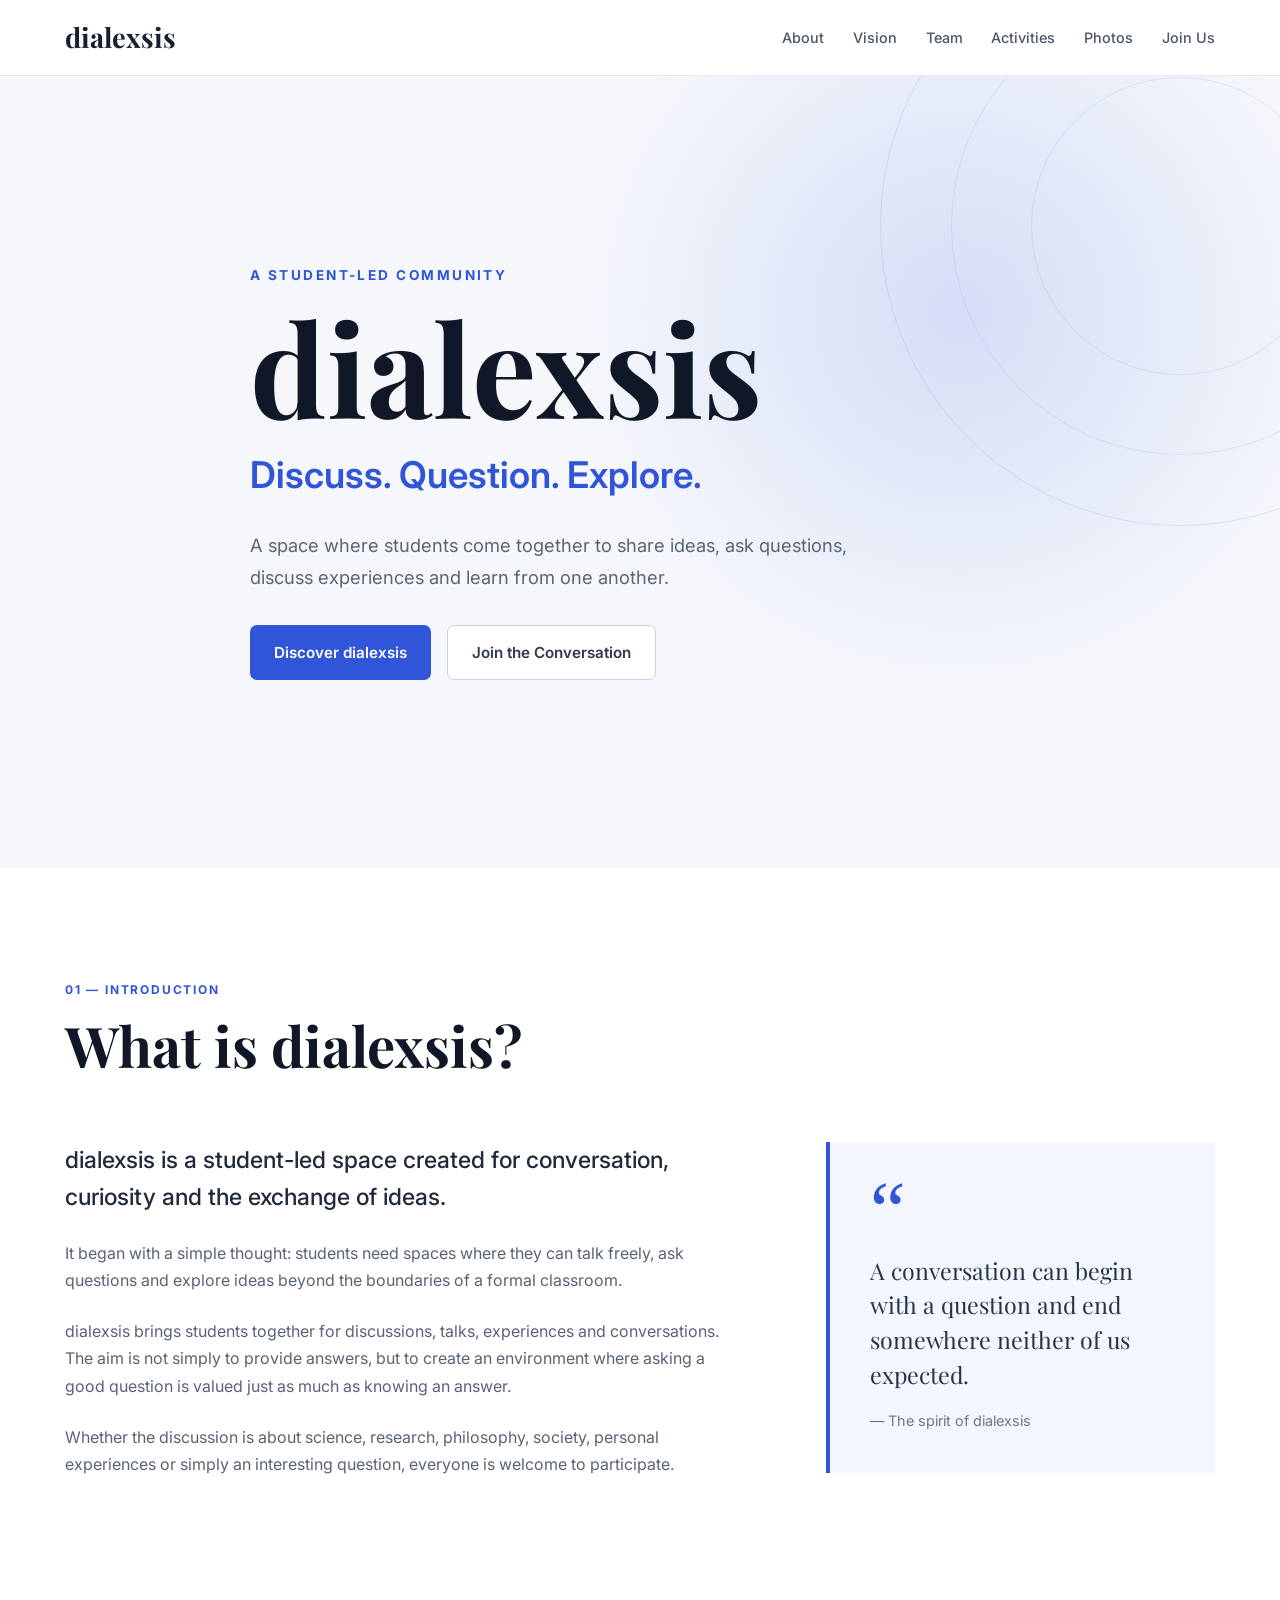
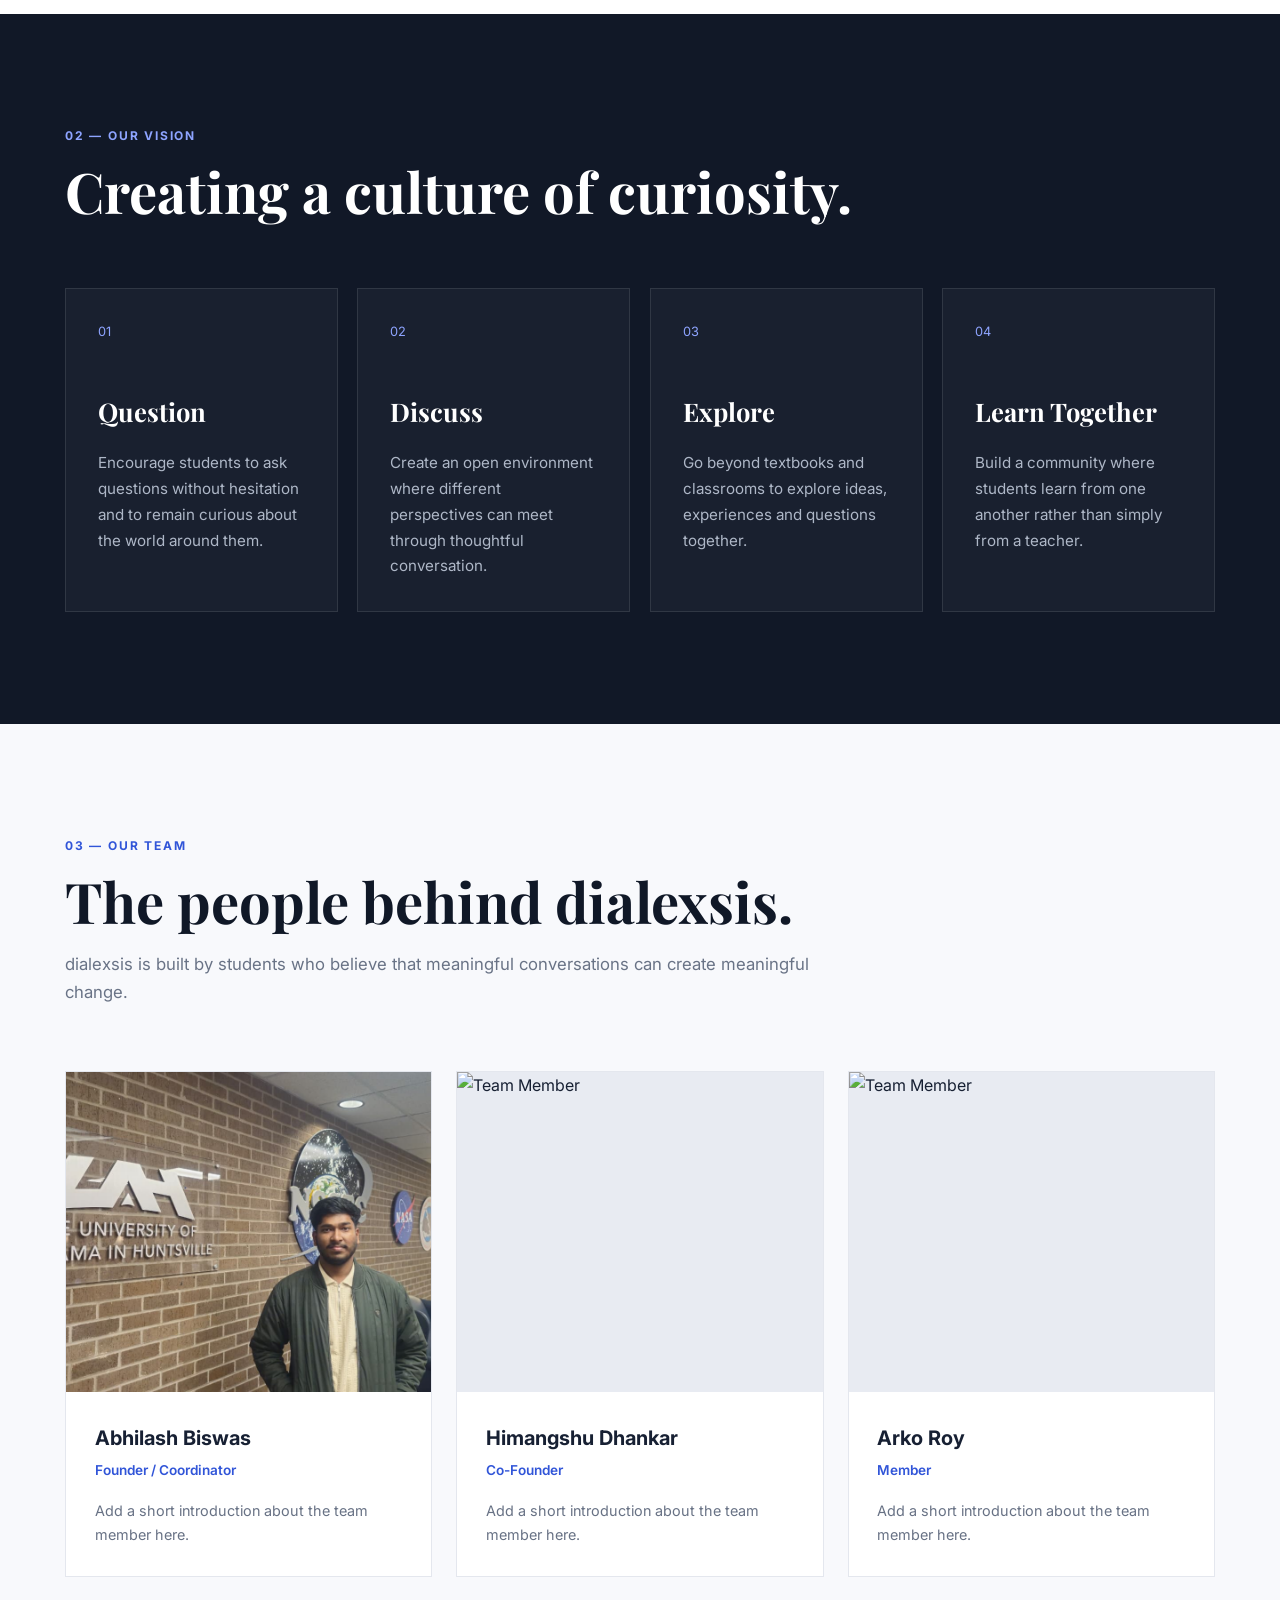
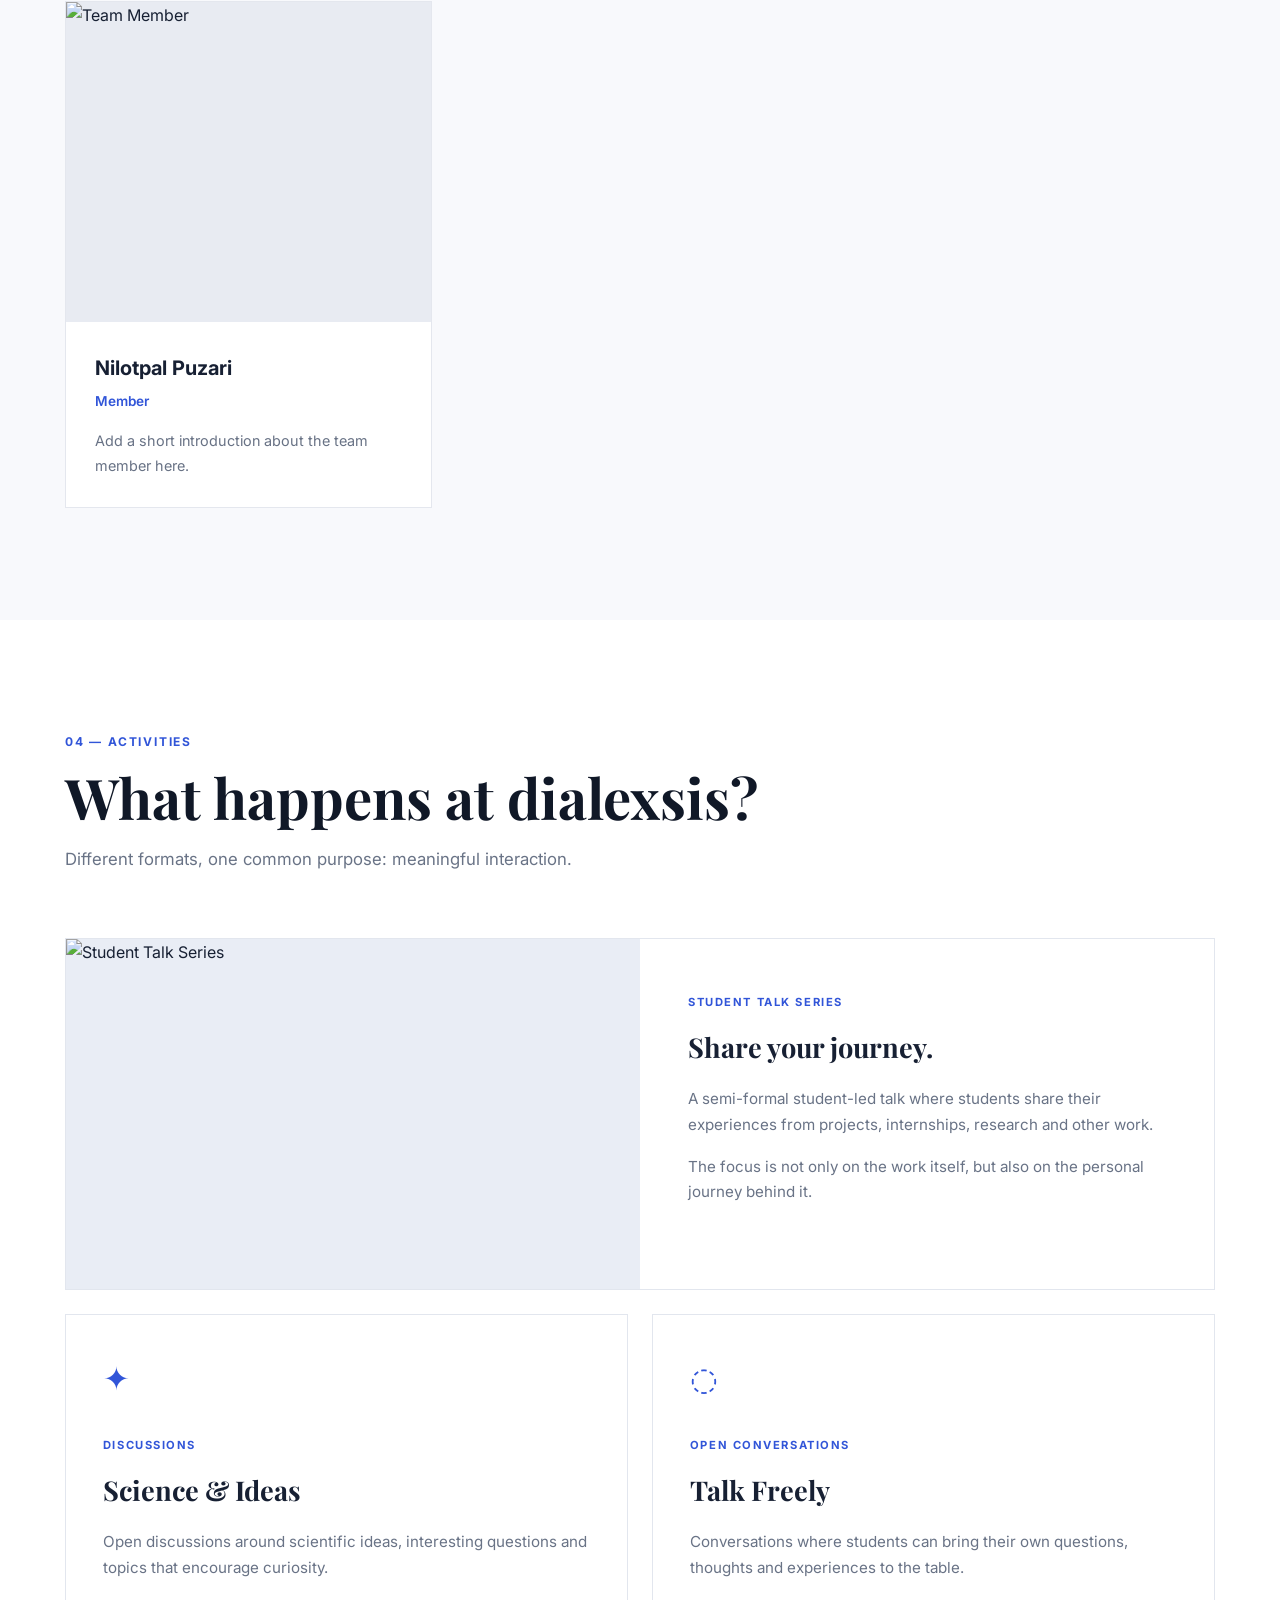
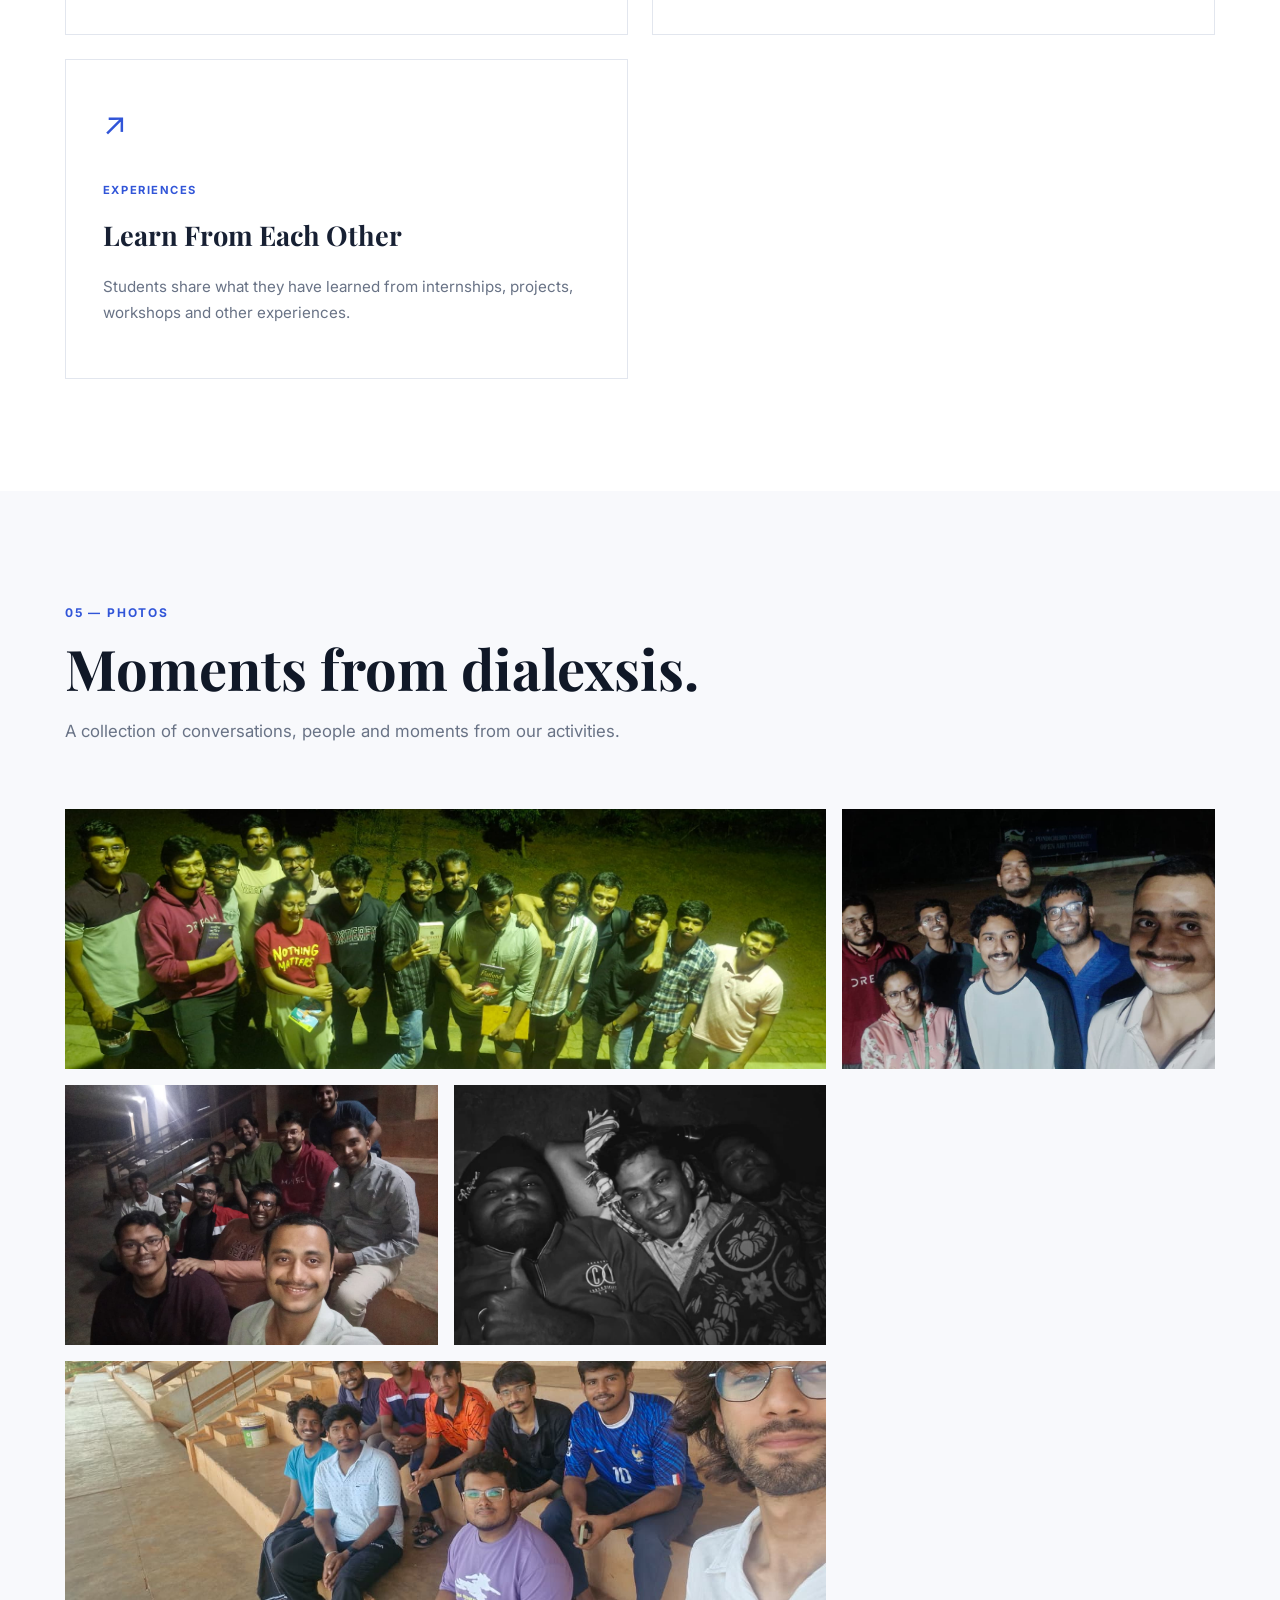
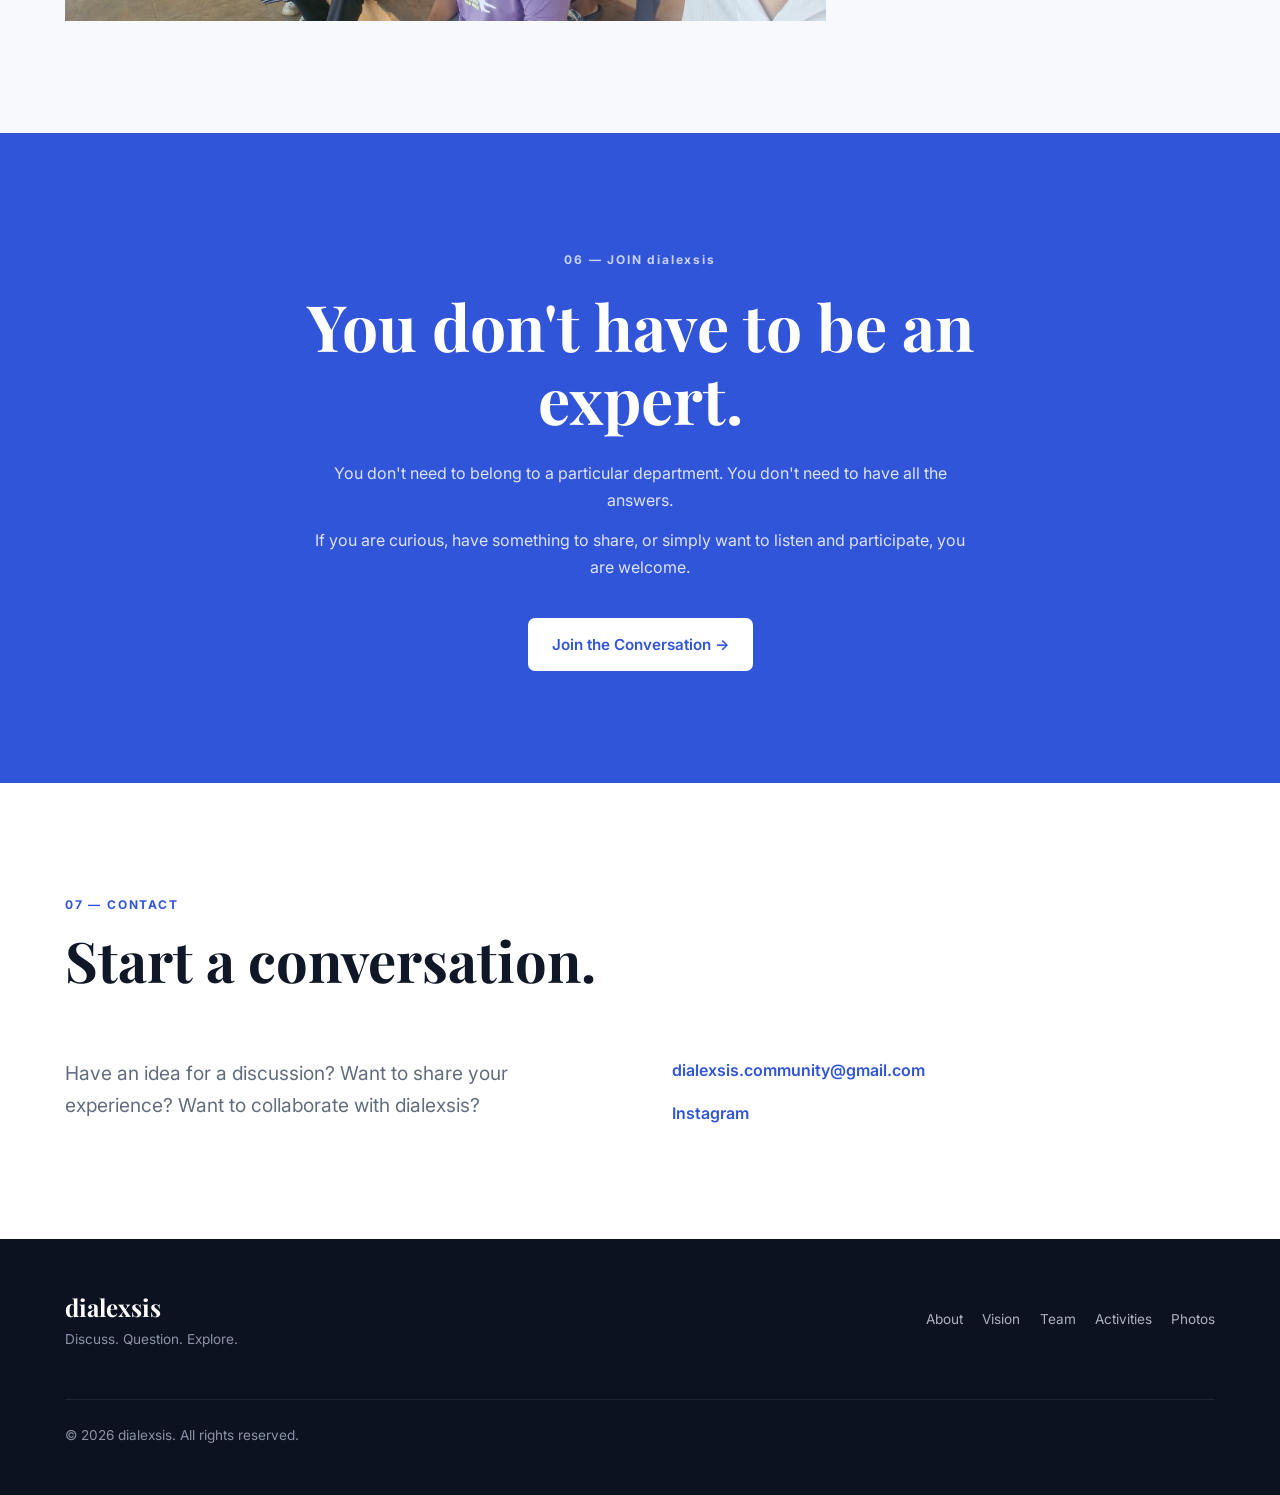
==== index.html @ b692c05a "Update index.html" ====
<!DOCTYPE html>
<html lang="en">

<head>

    <meta charset="UTF-8">

    <meta
        name="viewport"
        content="width=device-width, initial-scale=1.0"
    >

    <meta
        name="description"
        content="dialexsis - A student-led space for discussion, curiosity and exchange of ideas."
    >

    <title>dialexsis | Discuss. Question. Explore.</title>


    <!-- Google Fonts -->

    <link rel="preconnect" href="https://fonts.googleapis.com">

    <link
        rel="preconnect"
        href="https://fonts.gstatic.com"
        crossorigin
    >

    <link
        href="https://fonts.googleapis.com/css2?family=Inter:wght@400;500;600;700;800&family=Playfair+Display:wght@600;700&display=swap"
        rel="stylesheet"
    >


    <!-- CSS -->

    <link
        rel="stylesheet"
        href="style.css"
    >

</head>


<body>


    <!-- =====================================================
         NAVIGATION
    ====================================================== -->

    <nav class="navbar">

        <div class="container nav-container">

            <a
                href="#home"
                class="logo"
            >
                dialexsis
            </a>


            <ul class="nav-links">

                <li>
                    <a href="#about">
                        About
                    </a>
                </li>

                <li>
                    <a href="#vision">
                        Vision
                    </a>
                </li>

                <li>
                    <a href="#team">
                        Team
                    </a>
                </li>

                <li>
                    <a href="#activities">
                        Activities
                    </a>
                </li>

                <li>
                    <a href="#gallery">
                        Photos
                    </a>
                </li>

                <li>
                    <a href="#join">
                        Join Us
                    </a>
                </li>

            </ul>

        </div>

    </nav>



    <!-- =====================================================
         HERO
    ====================================================== -->

    <header
        id="home"
        class="hero"
    >

        <div class="hero-background"></div>

        <div class="container hero-content">

            <p class="hero-small">
                A STUDENT-LED COMMUNITY
            </p>


            <h1>
                dialexsis
            </h1>


            <p class="hero-tagline">
                Discuss. Question. Explore.
            </p>


            <p class="hero-description">
                A space where students come together to share ideas,
                ask questions, discuss experiences and learn from
                one another.
            </p>


            <div class="hero-buttons">

                <a
                    href="#about"
                    class="button button-primary"
                >
                    Discover dialexsis
                </a>

                <a
                    href="#join"
                    class="button button-secondary"
                >
                    Join the Conversation
                </a>

            </div>

        </div>

    </header>



    <!-- =====================================================
         INTRODUCTION
    ====================================================== -->

    <section
        id="about"
        class="section about"
    >

        <div class="container">

            <div class="section-heading">

                <span>
                    01 — INTRODUCTION
                </span>

                <h2>
                    What is dialexsis?
                </h2>

            </div>


            <div class="about-grid">

                <div class="about-main">

                    <p class="large-text">
                        dialexsis is a student-led space created for
                        conversation, curiosity and the exchange of ideas.
                    </p>


                    <p>
                        It began with a simple thought: students need spaces
                        where they can talk freely, ask questions and explore
                        ideas beyond the boundaries of a formal classroom.
                    </p>


                    <p>
                        dialexsis brings students together for discussions,
                        talks, experiences and conversations. The aim is not
                        simply to provide answers, but to create an environment
                        where asking a good question is valued just as much
                        as knowing an answer.
                    </p>


                    <p>
                        Whether the discussion is about science, research,
                        philosophy, society, personal experiences or simply
                        an interesting question, everyone is welcome to
                        participate.
                    </p>

                </div>


                <div class="about-quote">

                    <div class="quote-mark">
                        “
                    </div>

                    <blockquote>
                        A conversation can begin with
                        a question and end somewhere
                        neither of us expected.
                    </blockquote>

                    <p>
                        — The spirit of dialexsis
                    </p>

                </div>

            </div>

        </div>

    </section>



    <!-- =====================================================
         VISION
    ====================================================== -->

    <section
        id="vision"
        class="section vision"
    >

        <div class="container">

            <div class="section-heading light">

                <span>
                    02 — OUR VISION
                </span>

                <h2>
                    Creating a culture of curiosity.
                </h2>

            </div>


            <div class="vision-grid">


                <div class="vision-card">

                    <div class="vision-number">
                        01
                    </div>

                    <h3>
                        Question
                    </h3>

                    <p>
                        Encourage students to ask questions without
                        hesitation and to remain curious about the
                        world around them.
                    </p>

                </div>


                <div class="vision-card">

                    <div class="vision-number">
                        02
                    </div>

                    <h3>
                        Discuss
                    </h3>

                    <p>
                        Create an open environment where different
                        perspectives can meet through thoughtful
                        conversation.
                    </p>

                </div>


                <div class="vision-card">

                    <div class="vision-number">
                        03
                    </div>

                    <h3>
                        Explore
                    </h3>

                    <p>
                        Go beyond textbooks and classrooms to explore
                        ideas, experiences and questions together.
                    </p>

                </div>


                <div class="vision-card">

                    <div class="vision-number">
                        04
                    </div>

                    <h3>
                        Learn Together
                    </h3>

                    <p>
                        Build a community where students learn from
                        one another rather than simply from a teacher.
                    </p>

                </div>


            </div>

        </div>

    </section>



    <!-- =====================================================
         TEAM
    ====================================================== -->

    <section
        id="team"
        class="section team"
    >

        <div class="container">

            <div class="section-heading">

                <span>
                    03 — OUR TEAM
                </span>

                <h2>
                    The people behind dialexsis.
                </h2>

                <p>
                    dialexsis is built by students who believe that
                    meaningful conversations can create meaningful change.
                </p>

            </div>


            <div class="team-grid">


                <!-- TEAM MEMBER 1 -->

                <div class="team-card">

                    <div class="team-photo">

                        <img
                            src="images/team/member1.jpeg"
                            alt="Team Member"
                        >

                    </div>

                    <div class="team-info">

                        <h3>
                            Abhilash Biswas
                        </h3>

                        <p class="team-role">
                            Founder / Coordinator
                        </p>

                        <p>
                            Add a short introduction about the
                            team member here.
                        </p>

                    </div>

                </div>


                <!-- TEAM MEMBER 2 -->

                <div class="team-card">

                    <div class="team-photo">

                        <img
                            src="images/team/member2.jpg"
                            alt="Team Member"
                        >

                    </div>

                    <div class="team-info">

                        <h3>
                            Himangshu Dhankar
                        </h3>

                        <p class="team-role">
                            Co-Founder
                        </p>

                        <p>
                            Add a short introduction about the
                            team member here.
                        </p>

                    </div>

                </div>


                <!-- TEAM MEMBER 3 -->

                <div class="team-card">

                    <div class="team-photo">

                        <img
                            src="images/team/member3.jpg"
                            alt="Team Member"
                        >

                    </div>

                    <div class="team-info">

                        <h3>
                            Arko Roy
                        </h3>

                        <p class="team-role">
                            Member
                        </p>

                        <p>
                            Add a short introduction about the
                            team member here.
                        </p>

                    </div>

                </div>

                
                <!-- TEAM MEMBER 4 -->

                <div class="team-card">

                    <div class="team-photo">

                        <img
                            src="images/team/member4.jpg"
                            alt="Team Member"
                        >

                    </div>

                    <div class="team-info">

                        <h3>
                            Nilotpal Puzari
                        </h3>

                        <p class="team-role">
                            Member
                        </p>

                        <p>
                            Add a short introduction about the
                            team member here.
                        </p>

                    </div>

                </div>



            </div>

        </div>

    </section>



    <!-- =====================================================
         ACTIVITIES
    ====================================================== -->

    <section
        id="activities"
        class="section activities"
    >

        <div class="container">

            <div class="section-heading">

                <span>
                    04 — ACTIVITIES
                </span>

                <h2>
                    What happens at dialexsis?
                </h2>

                <p>
                    Different formats, one common purpose:
                    meaningful interaction.
                </p>

            </div>


            <div class="activity-grid">


                <!-- Student Talk Series -->

                <article class="activity-card featured">

                    <div class="activity-image">

                        <img
                            src="images/activities/student-talk.jpg"
                            alt="Student Talk Series"
                        >

                    </div>


                    <div class="activity-content">

                        <span class="activity-label">
                            STUDENT TALK SERIES
                        </span>

                        <h3>
                            Share your journey.
                        </h3>

                        <p>
                            A semi-formal student-led talk where students
                            share their experiences from projects,
                            internships, research and other work.
                        </p>

                        <p>
                            The focus is not only on the work itself,
                            but also on the personal journey behind it.
                        </p>

                    </div>

                </article>



                <!-- Scientific Discussions -->

                <article class="activity-card">

                    <div class="activity-icon">
                        ✦
                    </div>

                    <div class="activity-content">

                        <span class="activity-label">
                            DISCUSSIONS
                        </span>

                        <h3>
                            Science & Ideas
                        </h3>

                        <p>
                            Open discussions around scientific ideas,
                            interesting questions and topics that
                            encourage curiosity.
                        </p>

                    </div>

                </article>



                <!-- Open Conversations -->

                <article class="activity-card">

                    <div class="activity-icon">
                        ◌
                    </div>

                    <div class="activity-content">

                        <span class="activity-label">
                            OPEN CONVERSATIONS
                        </span>

                        <h3>
                            Talk Freely
                        </h3>

                        <p>
                            Conversations where students can bring
                            their own questions, thoughts and experiences
                            to the table.
                        </p>

                    </div>

                </article>



                <!-- Experiences -->

                <article class="activity-card">

                    <div class="activity-icon">
                        ↗
                    </div>

                    <div class="activity-content">

                        <span class="activity-label">
                            EXPERIENCES
                        </span>

                        <h3>
                            Learn From Each Other
                        </h3>

                        <p>
                            Students share what they have learned from
                            internships, projects, workshops and other
                            experiences.
                        </p>

                    </div>

                </article>


            </div>

        </div>

    </section>



    <!-- =====================================================
         GALLERY
    ====================================================== -->

    <section
        id="gallery"
        class="section gallery"
    >

        <div class="container">

            <div class="section-heading">

                <span>
                    05 — PHOTOS
                </span>

                <h2>
                    Moments from dialexsis.
                </h2>

                <p>
                    A collection of conversations, people and moments
                    from our activities.
                </p>

            </div>


            <div class="gallery-grid">


                <div class="gallery-item large">

                    <img
                        src="images/gallery/photo1.jpeg"
                        alt="dialexsis event"
                    >

                </div>


                <div class="gallery-item">

                    <img
                        src="images/gallery/photo2.jpeg"
                        alt="dialexsis discussion"
                    >

                </div>


                <div class="gallery-item">

                    <img
                        src="images/gallery/photo3.jpeg"
                        alt="dialexsis session"
                    >

                </div>


                <div class="gallery-item">

                    <img
                        src="images/gallery/photo4.jpeg"
                        alt="dialexsis activity"
                    >

                </div>


                <div class="gallery-item large">

                    <img
                        src="images/gallery/photo5.jpeg"
                        alt="dialexsis community"
                    >

                </div>


            </div>

        </div>

    </section>



    <!-- =====================================================
         JOIN
    ====================================================== -->

    <section
        id="join"
        class="join"
    >

        <div class="container join-content">

            <span>
                06 — JOIN dialexsis
            </span>


            <h2>
                You don't have to be an expert.
            </h2>


            <p>
                You don't need to belong to a particular department.
                You don't need to have all the answers.
            </p>


            <p>
                If you are curious, have something to share,
                or simply want to listen and participate,
                you are welcome.
            </p>


            <a
                href="mailto:YOUR_EMAIL@example.com"
                class="button button-light"
            >
                Join the Conversation →
            </a>

        </div>

    </section>



    <!-- =====================================================
         CONTACT
    ====================================================== -->

    <section
        id="contact"
        class="section contact"
    >

        <div class="container">

            <div class="section-heading">

                <span>
                    07 — CONTACT
                </span>

                <h2>
                    Start a conversation.
                </h2>

            </div>


            <div class="contact-grid">

                <div>

                    <p>
                        Have an idea for a discussion?
                        Want to share your experience?
                        Want to collaborate with dialexsis?
                    </p>

                </div>


                <div class="contact-details">

                    <a href="mailto:YOUR_EMAIL@example.com">
                        dialexsis.community@gmail.com
                    </a>

                    <a
                        href="https://www.instagram.com/"
                        target="_blank"
                        rel="noopener noreferrer"
                    >
                        Instagram
                    </a>

                </div>

            </div>

        </div>

    </section>



    <!-- =====================================================
         FOOTER
    ====================================================== -->

    <footer class="footer">

        <div class="container footer-content">

            <div>

                <h3>
                    dialexsis
                </h3>

                <p>
                    Discuss. Question. Explore.
                </p>

            </div>


            <div class="footer-links">

                <a href="#about">
                    About
                </a>

                <a href="#vision">
                    Vision
                </a>

                <a href="#team">
                    Team
                </a>

                <a href="#activities">
                    Activities
                </a>

                <a href="#gallery">
                    Photos
                </a>

            </div>


            <p class="copyright">
                © 2026 dialexsis. All rights reserved.
            </p>

        </div>

    </footer>


</body>

</html>
---- style.css ----
/* =========================================================
   RESET
========================================================= */

* {
    margin: 0;
    padding: 0;
    box-sizing: border-box;
}


html {
    scroll-behavior: smooth;
}


body {
    font-family: "Inter", sans-serif;
    line-height: 1.7;
    color: #172033;
    background: #ffffff;
}


img {
    width: 100%;
    display: block;
}


a {
    text-decoration: none;
    color: inherit;
}


.container {
    width: min(1150px, 90%);
    margin: 0 auto;
}


/* =========================================================
   NAVIGATION
========================================================= */

.navbar {
    position: sticky;
    top: 0;
    z-index: 1000;

    background: rgba(255, 255, 255, 0.94);

    backdrop-filter: blur(12px);

    border-bottom: 1px solid #e7eaf0;
}


.nav-container {
    min-height: 75px;

    display: flex;
    align-items: center;
    justify-content: space-between;
}


.logo {
    font-family: "Playfair Display", serif;

    font-size: 1.7rem;
    font-weight: 700;

    color: #172033;
}


.nav-links {
    list-style: none;

    display: flex;
    align-items: center;

    gap: 1.8rem;
}


.nav-links a {
    font-size: 0.9rem;
    font-weight: 500;

    color: #4d5668;

    transition: 0.25s ease;
}


.nav-links a:hover {
    color: #3155d8;
}


/* =========================================================
   HERO
========================================================= */

.hero {
    position: relative;

    min-height: 88vh;

    display: flex;
    align-items: center;

    overflow: hidden;

    background:
        radial-gradient(
            circle at 75% 30%,
            rgba(65, 105, 225, 0.18),
            transparent 35%
        ),
        #f5f7fb;
}


.hero-background {
    position: absolute;

    width: 600px;
    height: 600px;

    right: -200px;
    top: -150px;

    border-radius: 50%;

    border: 1px solid rgba(49, 85, 216, 0.12);
}


.hero-background::before,
.hero-background::after {
    content: "";

    position: absolute;

    border-radius: 50%;

    border: 1px solid rgba(49, 85, 216, 0.1);
}


.hero-background::before {
    inset: 70px;
}


.hero-background::after {
    inset: 150px;
}


.hero-content {
    position: relative;
    z-index: 2;

    max-width: 780px;
}


.hero-small {
    font-size: 0.85rem;
    font-weight: 700;

    letter-spacing: 0.18em;

    color: #3155d8;

    margin-bottom: 1.2rem;
}


.hero h1 {
    font-family: "Playfair Display", serif;

    font-size: clamp(4rem, 10vw, 8rem);

    line-height: 0.95;

    margin-bottom: 1rem;

    color: #101827;
}


.hero-tagline {
    font-size: clamp(1.5rem, 3vw, 2.3rem);

    font-weight: 600;

    color: #3155d8;

    margin-bottom: 1.5rem;
}


.hero-description {
    max-width: 650px;

    font-size: 1.15rem;

    color: #5b6475;

    margin-bottom: 2rem;
}


.hero-buttons {
    display: flex;

    flex-wrap: wrap;

    gap: 1rem;
}


/* =========================================================
   BUTTONS
========================================================= */

.button {
    display: inline-flex;

    align-items: center;
    justify-content: center;

    padding: 0.85rem 1.5rem;

    border-radius: 7px;

    font-size: 0.95rem;
    font-weight: 600;

    transition: 0.25s ease;
}


.button-primary {
    background: #3155d8;

    color: #ffffff;
}


.button-primary:hover {
    background: #2444bd;

    transform: translateY(-2px);
}


.button-secondary {
    border: 1px solid #ccd2df;

    color: #303a4d;

    background: #ffffff;
}


.button-secondary:hover {
    border-color: #3155d8;

    color: #3155d8;
}


.button-light {
    background: #ffffff;

    color: #3155d8;
}


.button-light:hover {
    transform: translateY(-2px);
}


/* =========================================================
   GENERAL SECTIONS
========================================================= */

.section {
    padding: 7rem 0;
}


.section-heading {
    max-width: 800px;

    margin-bottom: 4rem;
}


.section-heading > span {
    display: block;

    font-size: 0.75rem;
    font-weight: 700;

    letter-spacing: 0.15em;

    color: #3155d8;

    margin-bottom: 0.8rem;
}


.section-heading h2 {
    font-family: "Playfair Display", serif;

    font-size: clamp(2.3rem, 5vw, 3.5rem);

    line-height: 1.15;

    color: #101827;

    margin-bottom: 1rem;
}


.section-heading p {
    color: #697386;

    font-size: 1.05rem;
}


/* =========================================================
   ABOUT
========================================================= */

.about {
    background: #ffffff;
}


.about-grid {
    display: grid;

    grid-template-columns: 1.4fr 0.8fr;

    gap: 5rem;

    align-items: start;
}


.about-main p {
    color: #596376;

    margin-bottom: 1.5rem;
}


.about-main .large-text {
    font-size: 1.45rem;

    line-height: 1.6;

    color: #202a3c;

    font-weight: 500;
}


.about-quote {
    padding: 2.5rem;

    background: #f3f6ff;

    border-left: 4px solid #3155d8;
}


.quote-mark {
    font-family: Georgia, serif;

    font-size: 5rem;

    line-height: 0.7;

    color: #3155d8;
}


.about-quote blockquote {
    font-family: "Playfair Display", serif;

    font-size: 1.45rem;

    line-height: 1.5;

    color: #273249;

    margin: 1rem 0;
}


.about-quote p {
    font-size: 0.9rem;

    color: #6d7687;
}


/* =========================================================
   VISION
========================================================= */

.vision {
    background: #111827;

    color: #ffffff;
}


.section-heading.light h2 {
    color: #ffffff;
}


.section-heading.light > span {
    color: #8ea4ff;
}


.section-heading.light p {
    color: #aeb7c7;
}


.vision-grid {
    display: grid;

    grid-template-columns: repeat(4, 1fr);

    gap: 1.2rem;
}


.vision-card {
    padding: 2rem;

    min-height: 270px;

    border: 1px solid rgba(255, 255, 255, 0.1);

    background: rgba(255, 255, 255, 0.035);

    transition: 0.3s ease;
}


.vision-card:hover {
    transform: translateY(-5px);

    border-color: rgba(142, 164, 255, 0.5);
}


.vision-number {
    font-size: 0.8rem;

    color: #8ea4ff;

    margin-bottom: 3rem;
}


.vision-card h3 {
    font-family: "Playfair Display", serif;

    font-size: 1.6rem;

    margin-bottom: 1rem;
}


.vision-card p {
    color: #aeb7c7;

    font-size: 0.95rem;
}


/* =========================================================
   TEAM
========================================================= */

.team {
    background: #f8f9fc;
}


.team-grid {
    display: grid;

    grid-template-columns: repeat(3, 1fr);

    gap: 1.5rem;
}


.team-card {
    background: #ffffff;

    border: 1px solid #e4e7ee;

    overflow: hidden;

    transition: 0.3s ease;
}


.team-card:hover {
    transform: translateY(-5px);

    box-shadow: 0 15px 35px rgba(20, 30, 50, 0.08);
}


.team-photo {
    height: 320px;

    overflow: hidden;

    background: #e8ebf2;
}


.team-photo img {
    width: 100%;
    height: 100%;

    object-fit: cover;
}


.team-info {
    padding: 1.8rem;
}


.team-info h3 {
    font-size: 1.25rem;

    margin-bottom: 0.3rem;
}


.team-role {
    color: #3155d8;

    font-size: 0.85rem;
    font-weight: 600;

    margin-bottom: 1rem;
}


.team-info p:last-child {
    color: #687285;

    font-size: 0.9rem;
}


/* =========================================================
   ACTIVITIES
========================================================= */

.activities {
    background: #ffffff;
}


.activity-grid {
    display: grid;

    grid-template-columns: repeat(2, 1fr);

    gap: 1.5rem;
}


.activity-card {
    border: 1px solid #e2e6ee;

    background: #ffffff;

    padding: 2.3rem;

    transition: 0.3s ease;
}


.activity-card:hover {
    transform: translateY(-4px);

    box-shadow: 0 15px 35px rgba(20, 30, 50, 0.07);
}


.activity-card.featured {
    grid-column: span 2;

    display: grid;

    grid-template-columns: 1fr 1fr;

    padding: 0;

    overflow: hidden;
}


.activity-image {
    min-height: 350px;

    background: #e9edf5;
}


.activity-image img {
    width: 100%;
    height: 100%;

    object-fit: cover;
}


.activity-card.featured .activity-content {
    padding: 3rem;
}


.activity-icon {
    font-size: 2rem;

    color: #3155d8;

    margin-bottom: 1.5rem;
}


.activity-label {
    font-size: 0.7rem;

    letter-spacing: 0.14em;

    font-weight: 700;

    color: #3155d8;
}


.activity-content h3 {
    font-family: "Playfair Display", serif;

    font-size: 1.7rem;

    margin: 0.6rem 0 1rem;
}


.activity-content p {
    color: #697386;

    font-size: 0.95rem;

    margin-bottom: 1rem;
}


/* =========================================================
   GALLERY
========================================================= */

.gallery {
    background: #f8f9fc;
}


.gallery-grid {
    display: grid;

    grid-template-columns: repeat(3, 1fr);

    grid-auto-rows: 260px;

    gap: 1rem;
}


.gallery-item {
    overflow: hidden;

    background: #e4e8ef;
}


.gallery-item.large {
    grid-column: span 2;
}


.gallery-item img {
    width: 100%;
    height: 100%;

    object-fit: cover;

    transition: transform 0.5s ease;
}


.gallery-item:hover img {
    transform: scale(1.04);
}


/* =========================================================
   JOIN
========================================================= */

.join {
    padding: 7rem 0;

    background: #3155d8;

    color: #ffffff;

    text-align: center;
}


.join-content {
    max-width: 750px;
}


.join-content > span {
    font-size: 0.75rem;

    font-weight: 700;

    letter-spacing: 0.15em;

    color: #c9d3ff;
}


.join h2 {
    font-family: "Playfair Display", serif;

    font-size: clamp(2.4rem, 5vw, 4rem);

    line-height: 1.15;

    margin: 1rem 0 1.5rem;
}


.join p {
    color: #dce3ff;

    max-width: 650px;

    margin: 0 auto 0.8rem;
}


.join .button {
    margin-top: 1.5rem;
}


/* =========================================================
   CONTACT
========================================================= */

.contact {
    background: #ffffff;
}


.contact-grid {
    display: grid;

    grid-template-columns: 1fr 1fr;

    gap: 4rem;
}


.contact-grid p {
    font-size: 1.2rem;

    color: #626c7d;
}


.contact-details {
    display: flex;

    flex-direction: column;

    gap: 1rem;
}


.contact-details a {
    color: #3155d8;

    font-weight: 600;
}


.contact-details a:hover {
    text-decoration: underline;
}


/* =========================================================
   FOOTER
========================================================= */

.footer {
    background: #0c1220;

    color: #ffffff;

    padding: 3rem 0;
}


.footer-content {
    display: grid;

    grid-template-columns: 1fr auto;

    gap: 2rem;

    align-items: center;
}


.footer h3 {
    font-family: "Playfair Display", serif;

    font-size: 1.5rem;
}


.footer p {
    color: #8993a6;

    font-size: 0.85rem;
}


.footer-links {
    display: flex;

    flex-wrap: wrap;

    gap: 1.2rem;
}


.footer-links a {
    color: #aab2c0;

    font-size: 0.85rem;
}


.footer-links a:hover {
    color: #ffffff;
}


.copyright {
    grid-column: 1 / -1;

    border-top: 1px solid rgba(255, 255, 255, 0.08);

    padding-top: 1.5rem;

    margin-top: 1rem;
}


/* =========================================================
   RESPONSIVE
========================================================= */

@media (max-width: 900px) {

    .nav-links {
        gap: 1rem;
    }


    .about-grid {
        grid-template-columns: 1fr;

        gap: 3rem;
    }


    .vision-grid {
        grid-template-columns: repeat(2, 1fr);
    }


    .team-grid {
        grid-template-columns: repeat(2, 1fr);
    }


    .activity-card.featured {
        grid-template-columns: 1fr;
    }


    .activity-card.featured {
        grid-column: span 1;
    }


    .gallery-grid {
        grid-template-columns: repeat(2, 1fr);
    }


    .gallery-item.large {
        grid-column: span 2;
    }

}


@media (max-width: 650px) {

    .navbar {
        position: relative;
    }


    .nav-container {
        flex-direction: column;

        padding: 1rem 0;

        gap: 1rem;
    }


    .nav-links {
        width: 100%;

        justify-content: center;

        flex-wrap: wrap;

        gap: 0.8rem 1rem;
    }


    .hero {
        min-height: 80vh;
    }


    .hero h1 {
        font-size: 4rem;
    }


    .hero-tagline {
        font-size: 1.5rem;
    }


    .section {
        padding: 5rem 0;
    }


    .vision-grid {
        grid-template-columns: 1fr;
    }


    .team-grid {
        grid-template-columns: 1fr;
    }


    .activity-grid {
        grid-template-columns: 1fr;
    }


    .activity-card.featured {
        grid-column: span 1;
    }


    .gallery-grid {
        grid-template-columns: 1fr;

        grid-auto-rows: 250px;
    }


    .gallery-item.large {
        grid-column: span 1;
    }


    .contact-grid {
        grid-template-columns: 1fr;

        gap: 2rem;
    }


    .footer-content {
        grid-template-columns: 1fr;
    }


    .footer-links {
        justify-content: flex-start;
    }

}
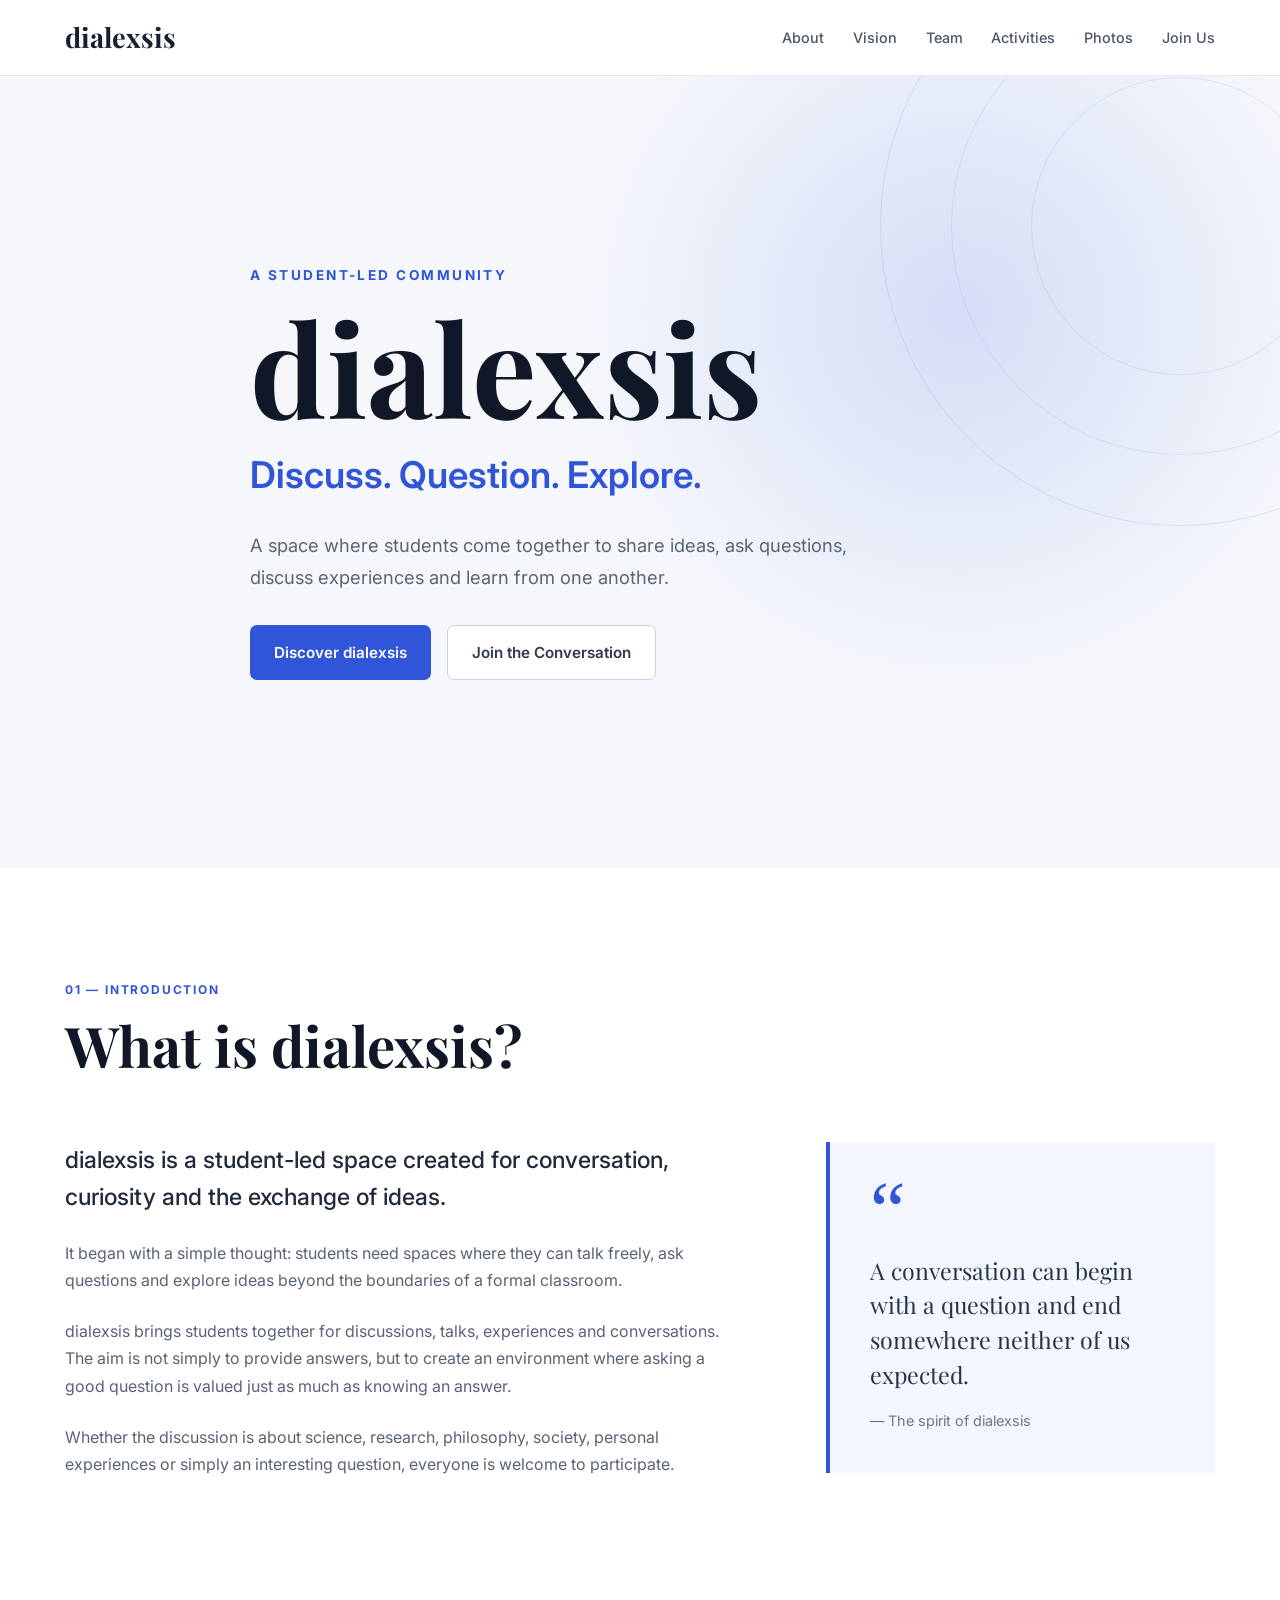
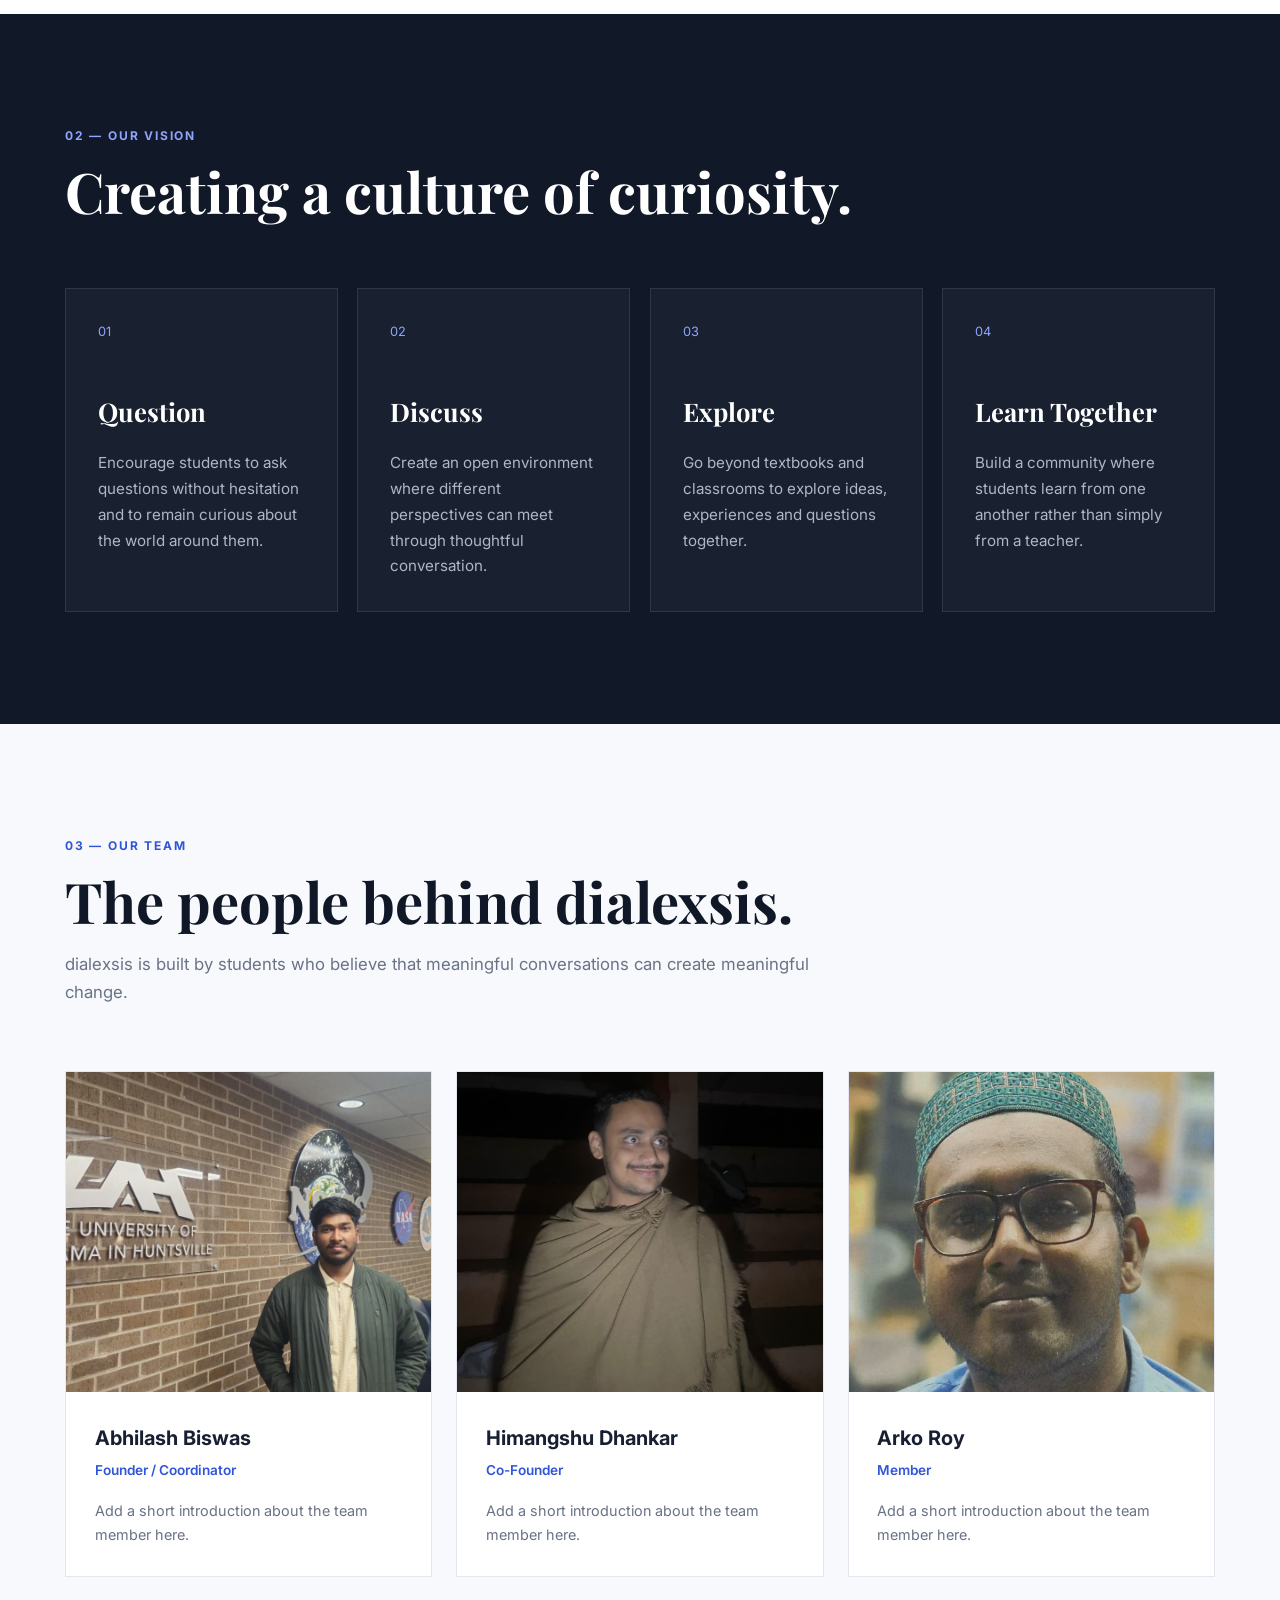
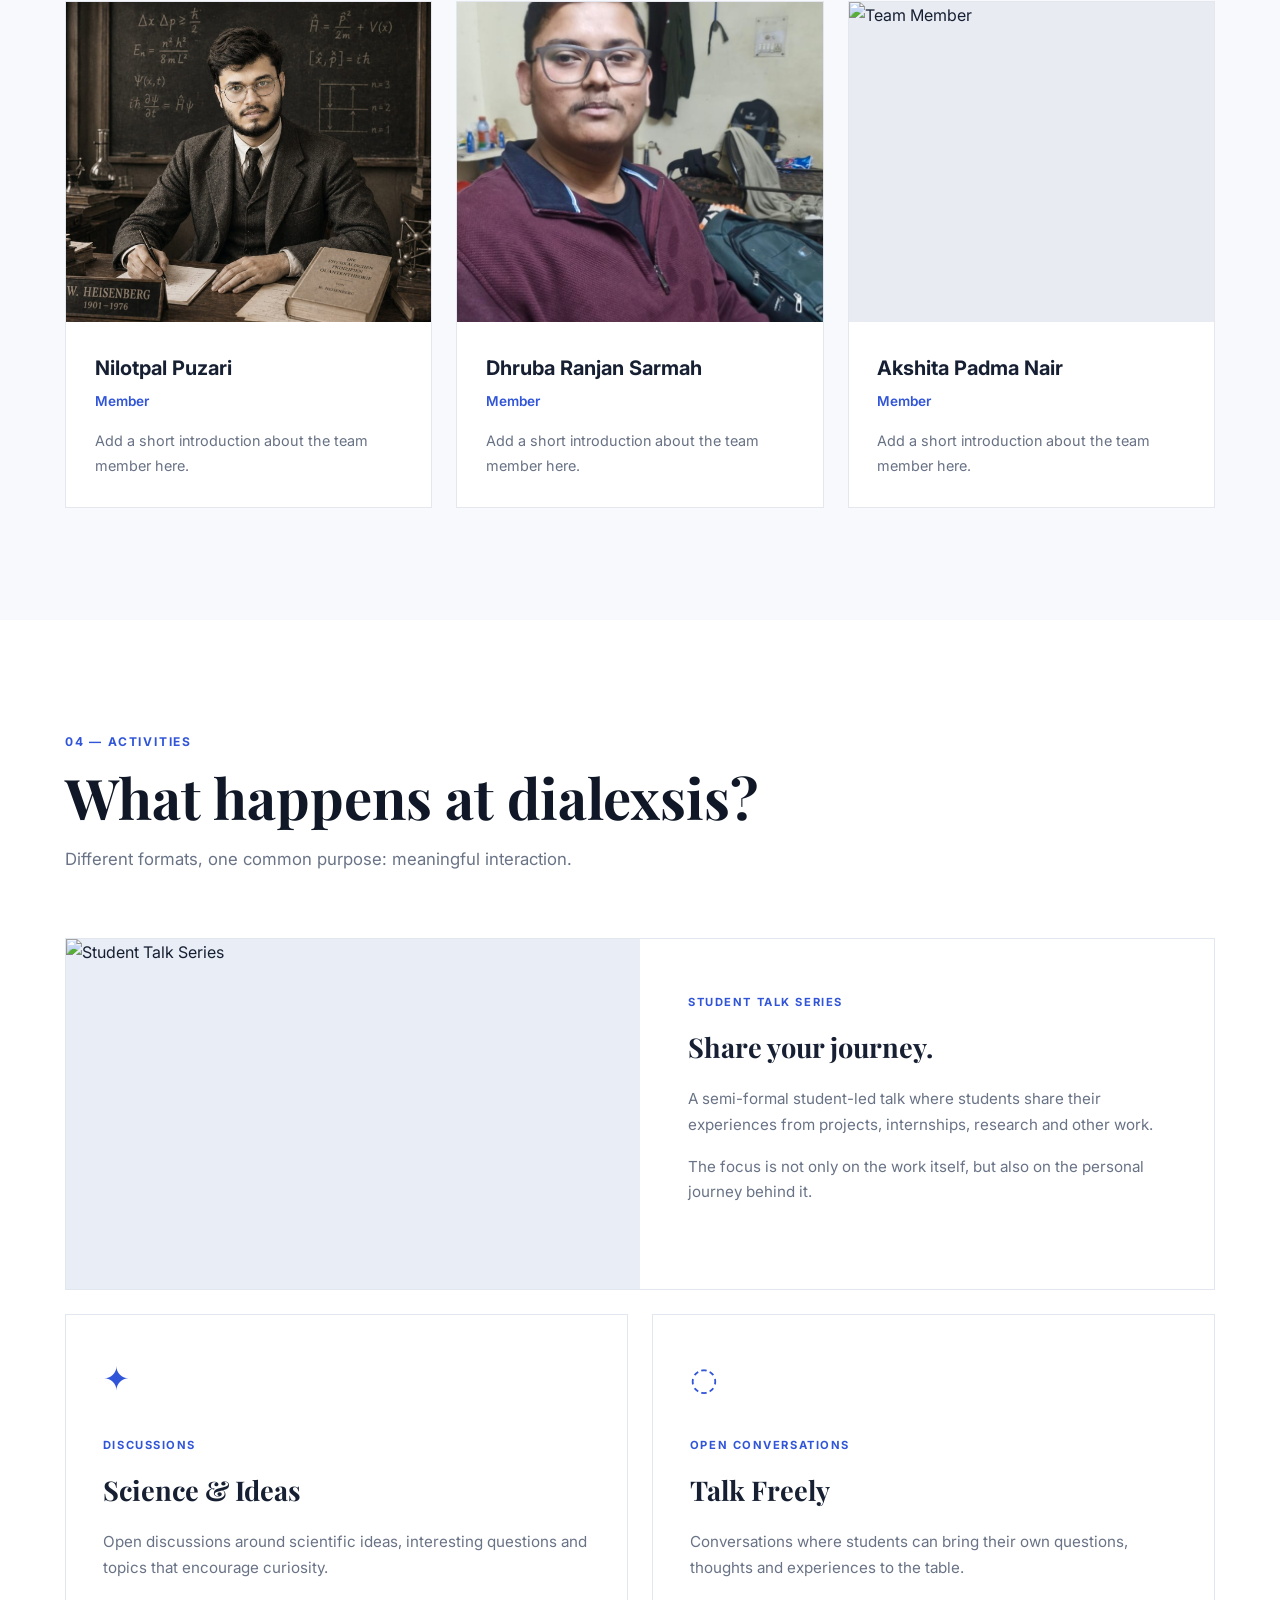
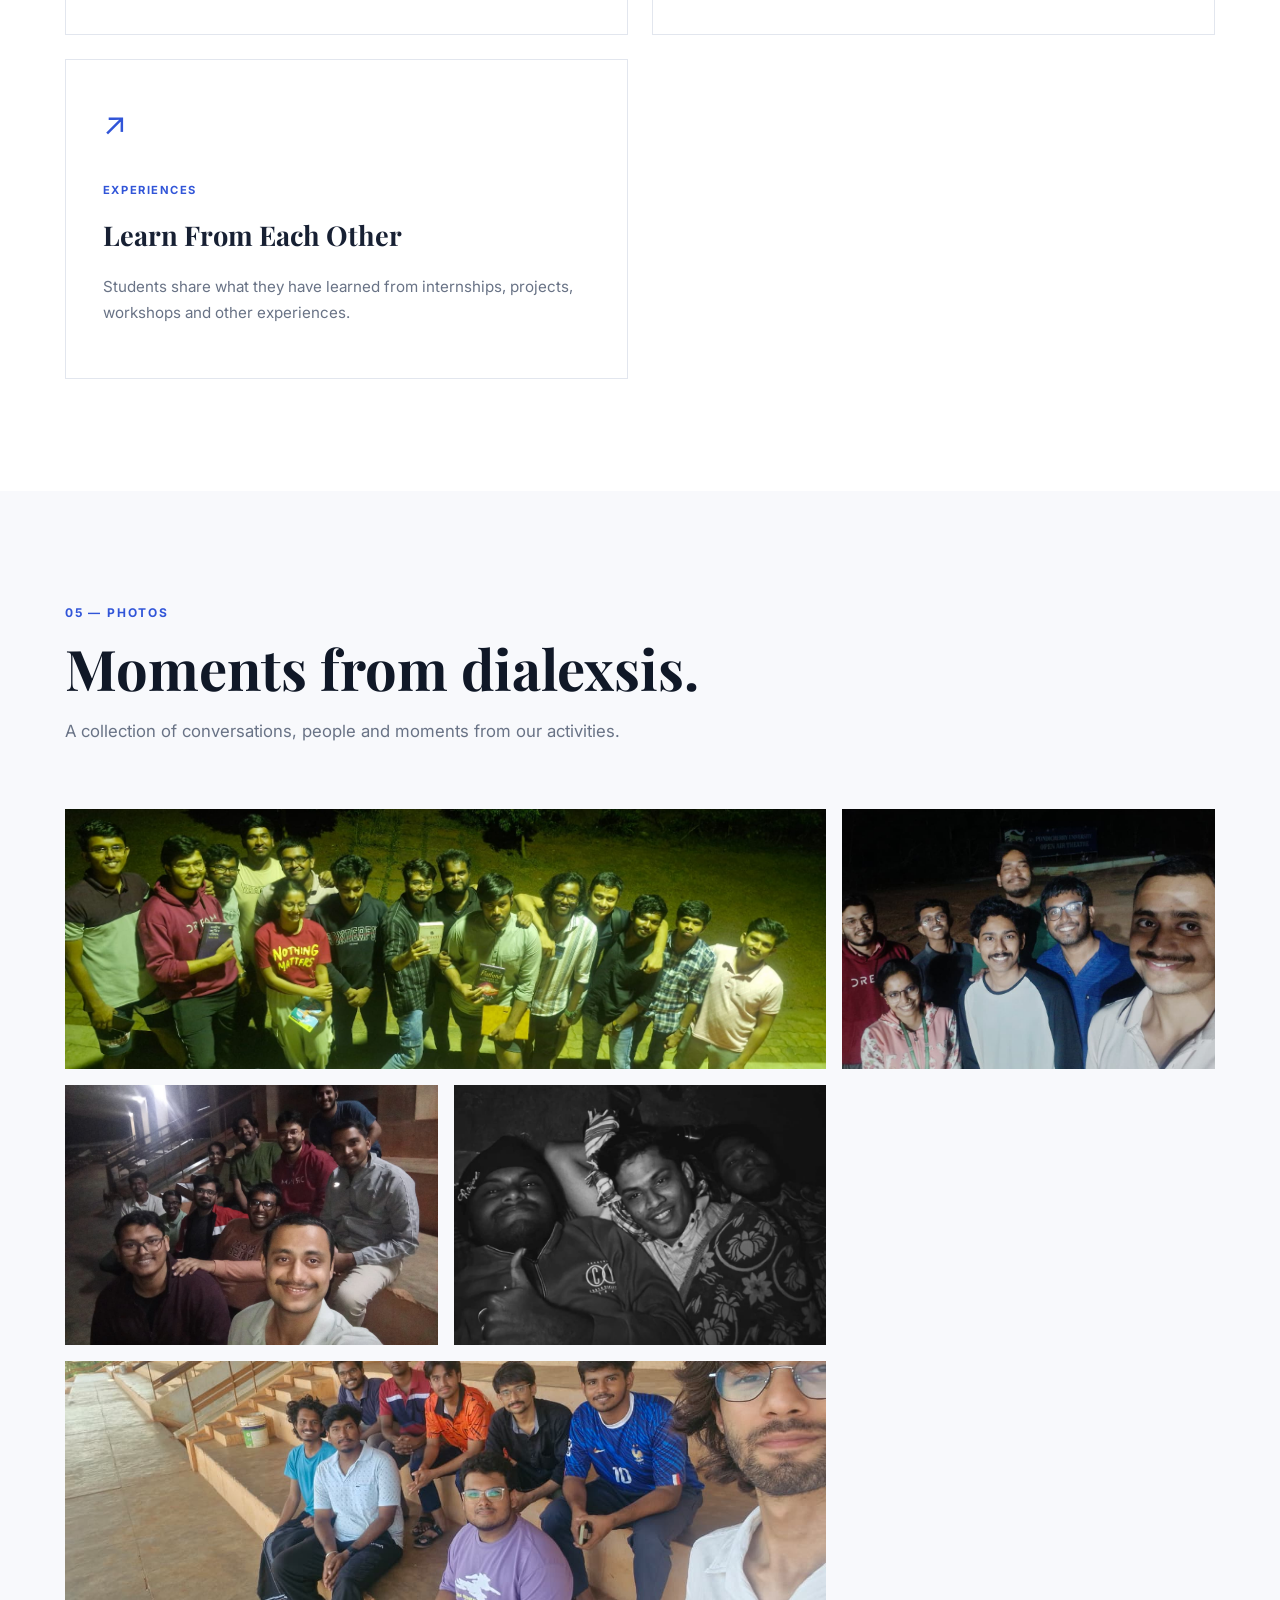
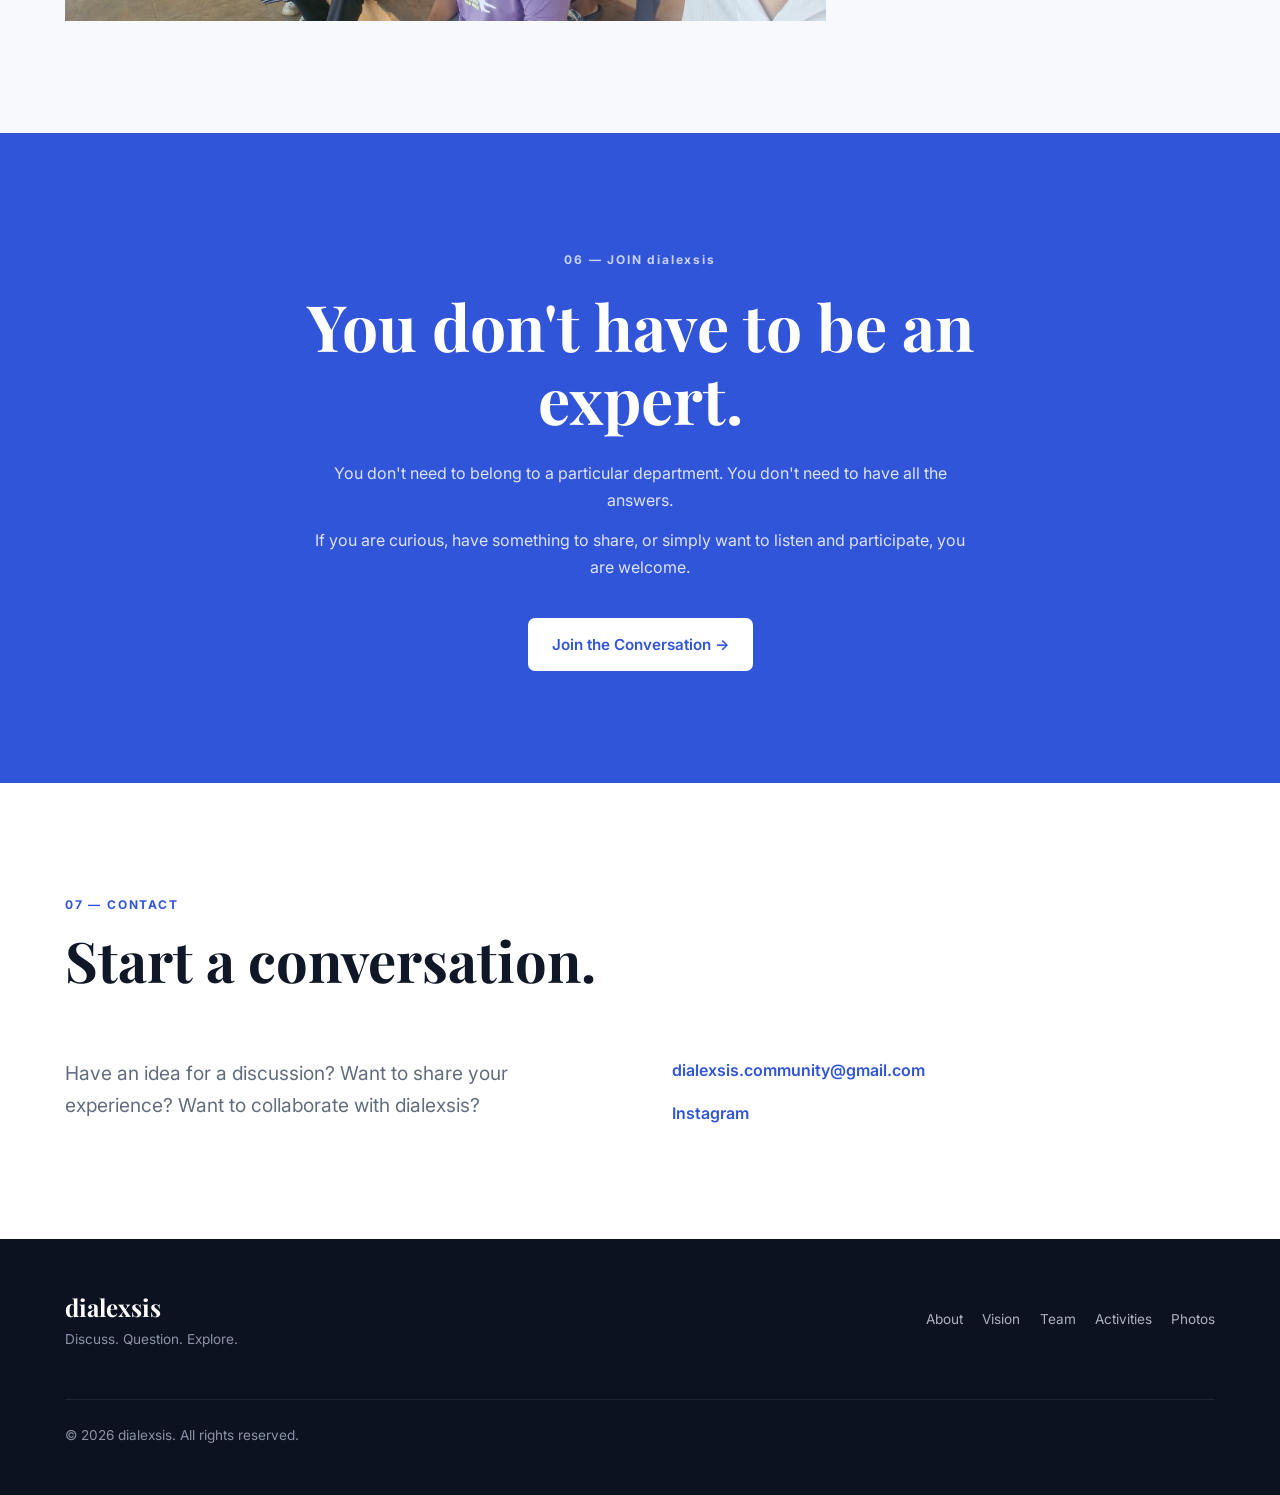
==== commit 74d848e7: "Update index.html" ====
--- a/index.html
+++ b/index.html
@@ -435,7 +435,7 @@
                     <div class="team-photo">
 
                         <img
-                            src="images/team/member2.jpg"
+                            src="images/team/member2.jpeg"
                             alt="Team Member"
                         >
 
@@ -468,7 +468,7 @@
                     <div class="team-photo">
 
                         <img
-                            src="images/team/member3.jpg"
+                            src="images/team/member3.jpeg"
                             alt="Team Member"
                         >
 
@@ -501,7 +501,7 @@
                     <div class="team-photo">
 
                         <img
-                            src="images/team/member4.jpg"
+                            src="images/team/member4.jpeg"
                             alt="Team Member"
                         >
 
@@ -511,6 +511,74 @@
 
                         <h3>
                             Nilotpal Puzari
+                        </h3>
+
+                        <p class="team-role">
+                            Member
+                        </p>
+
+                        <p>
+                            Add a short introduction about the
+                            team member here.
+                        </p>
+
+                    </div>
+
+                </div>
+
+
+
+                <!-- TEAM MEMBER 5 -->
+
+                <div class="team-card">
+
+                    <div class="team-photo">
+
+                        <img
+                            src="images/team/member5.jpeg"
+                            alt="Team Member"
+                        >
+
+                    </div>
+
+                    <div class="team-info">
+
+                        <h3>
+                            Dhruba Ranjan Sarmah
+                        </h3>
+
+                        <p class="team-role">
+                            Member
+                        </p>
+
+                        <p>
+                            Add a short introduction about the
+                            team member here.
+                        </p>
+
+                    </div>
+
+                </div>
+
+
+
+                <!-- TEAM MEMBER 6 -->
+
+                <div class="team-card">
+
+                    <div class="team-photo">
+
+                        <img
+                            src="images/team/member6.jpg"
+                            alt="Team Member"
+                        >
+
+                    </div>
+
+                    <div class="team-info">
+
+                        <h3>
+                            Akshita Padma Nair
                         </h3>
 
                         <p class="team-role">
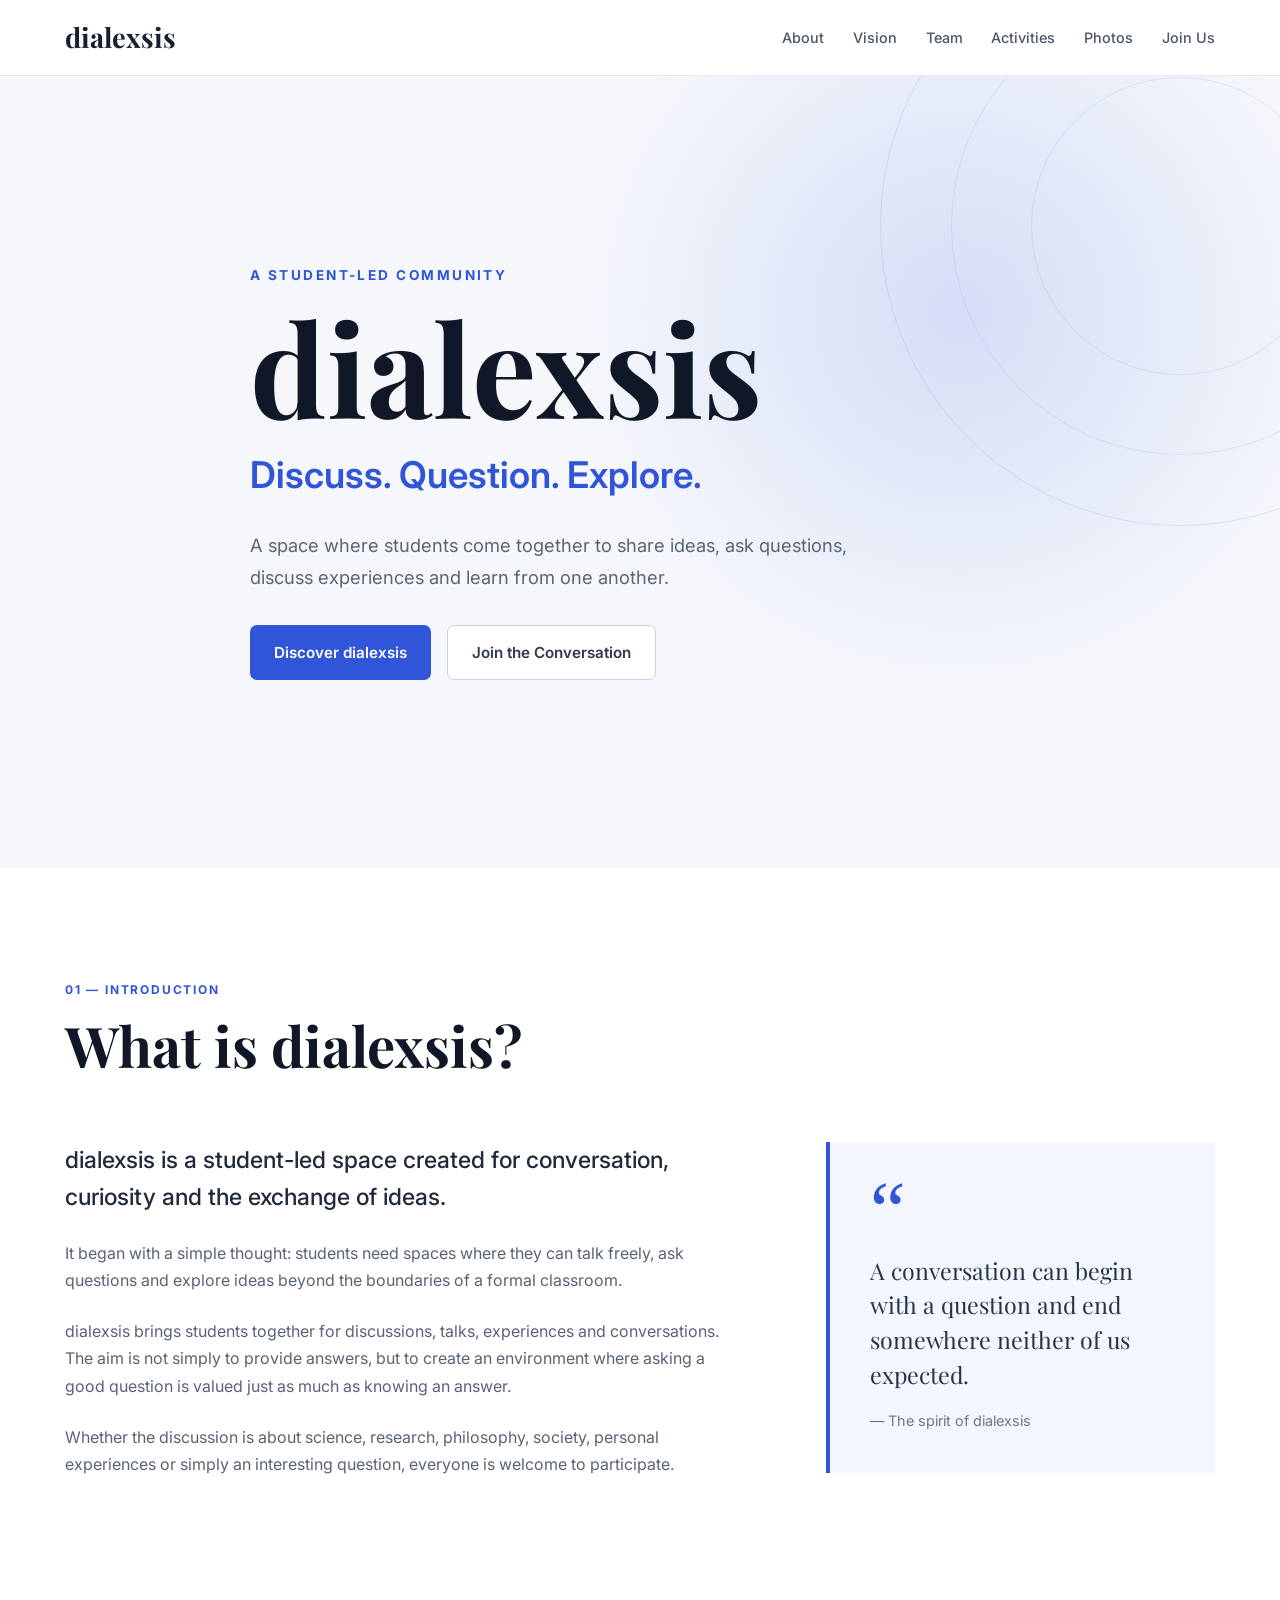
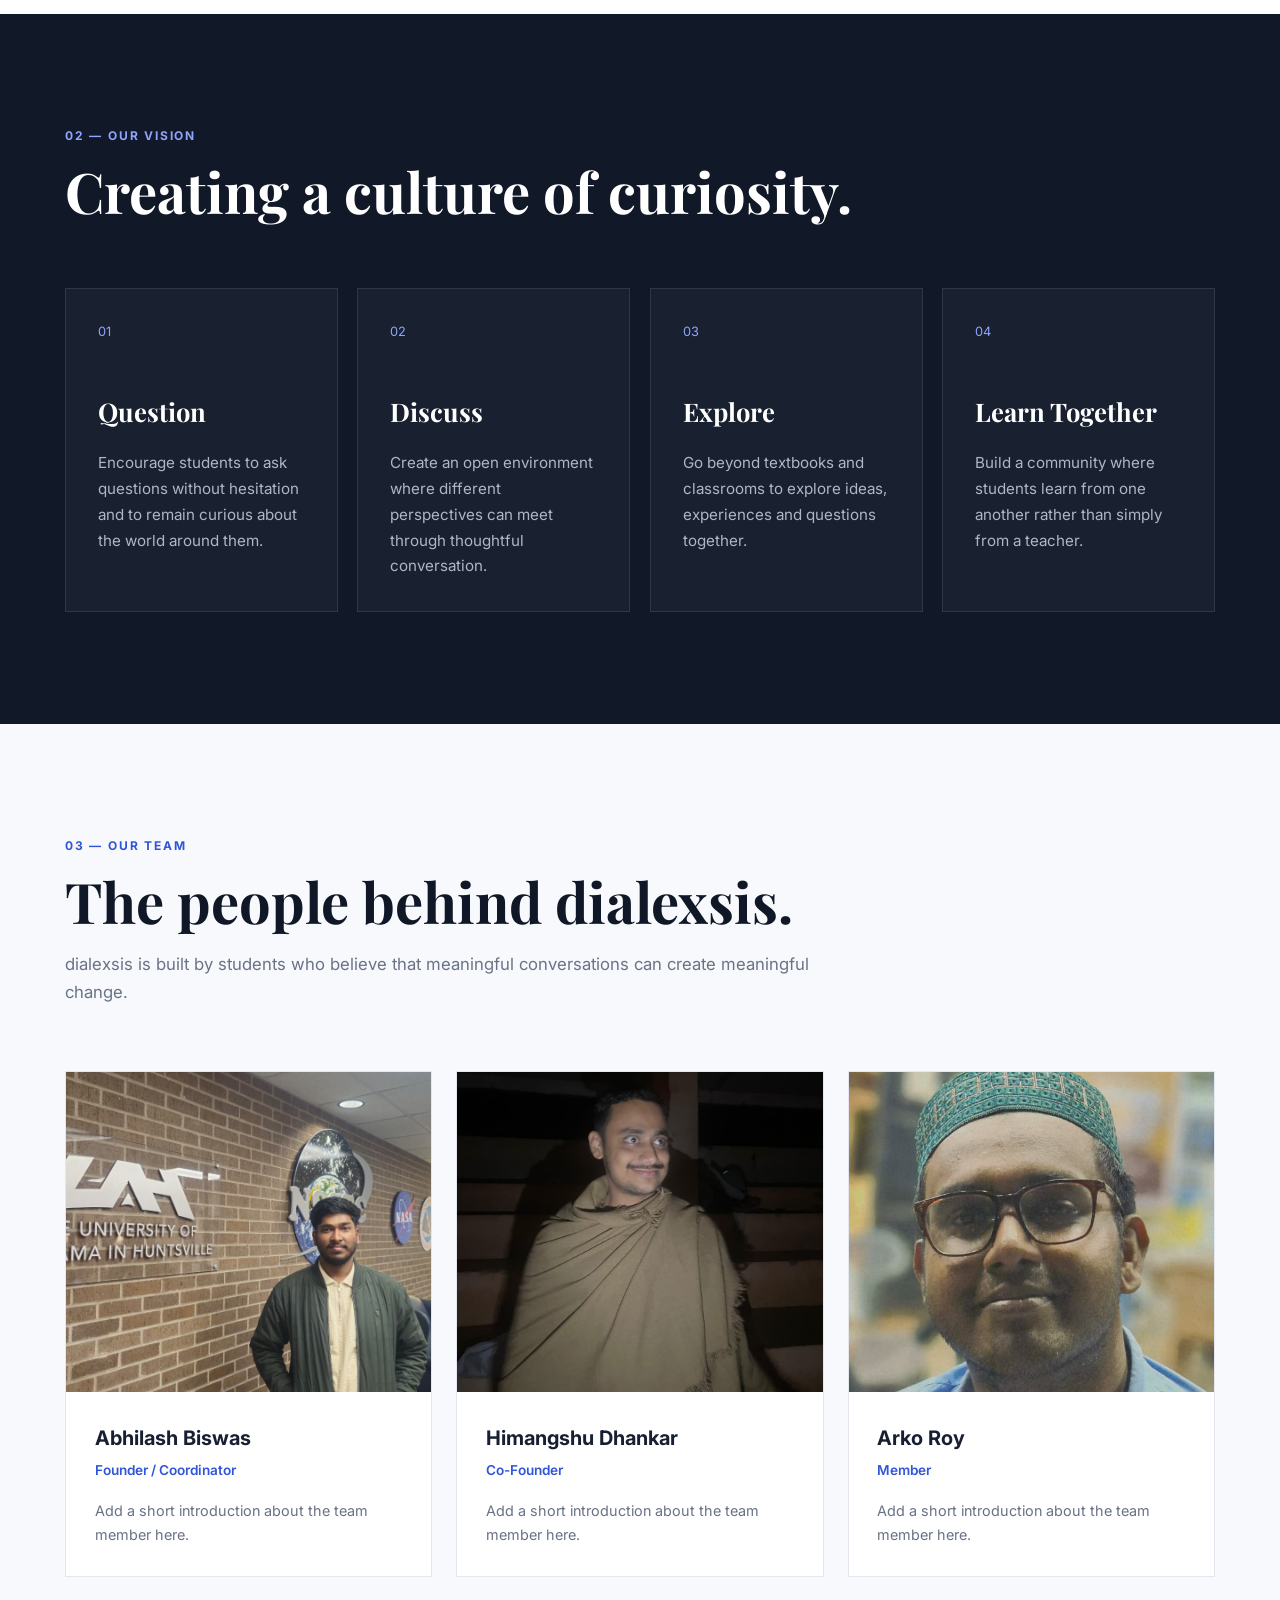
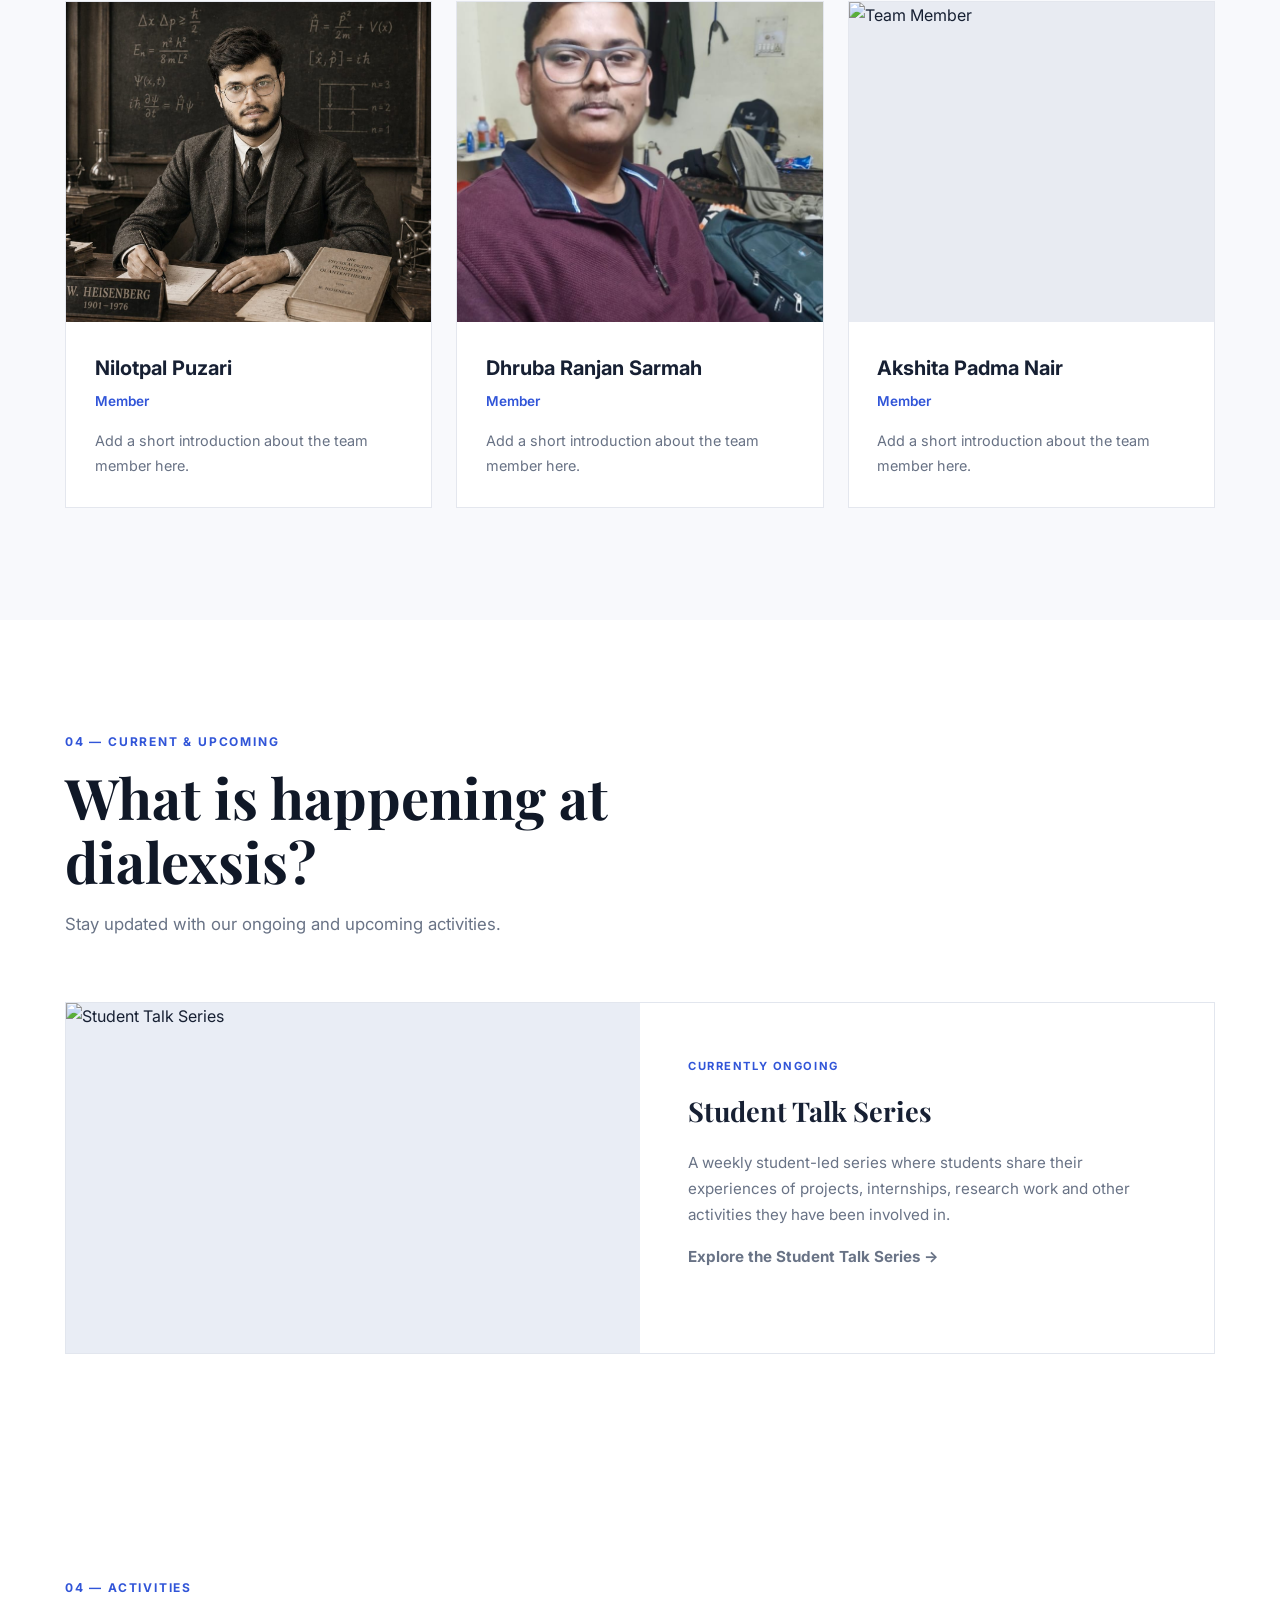
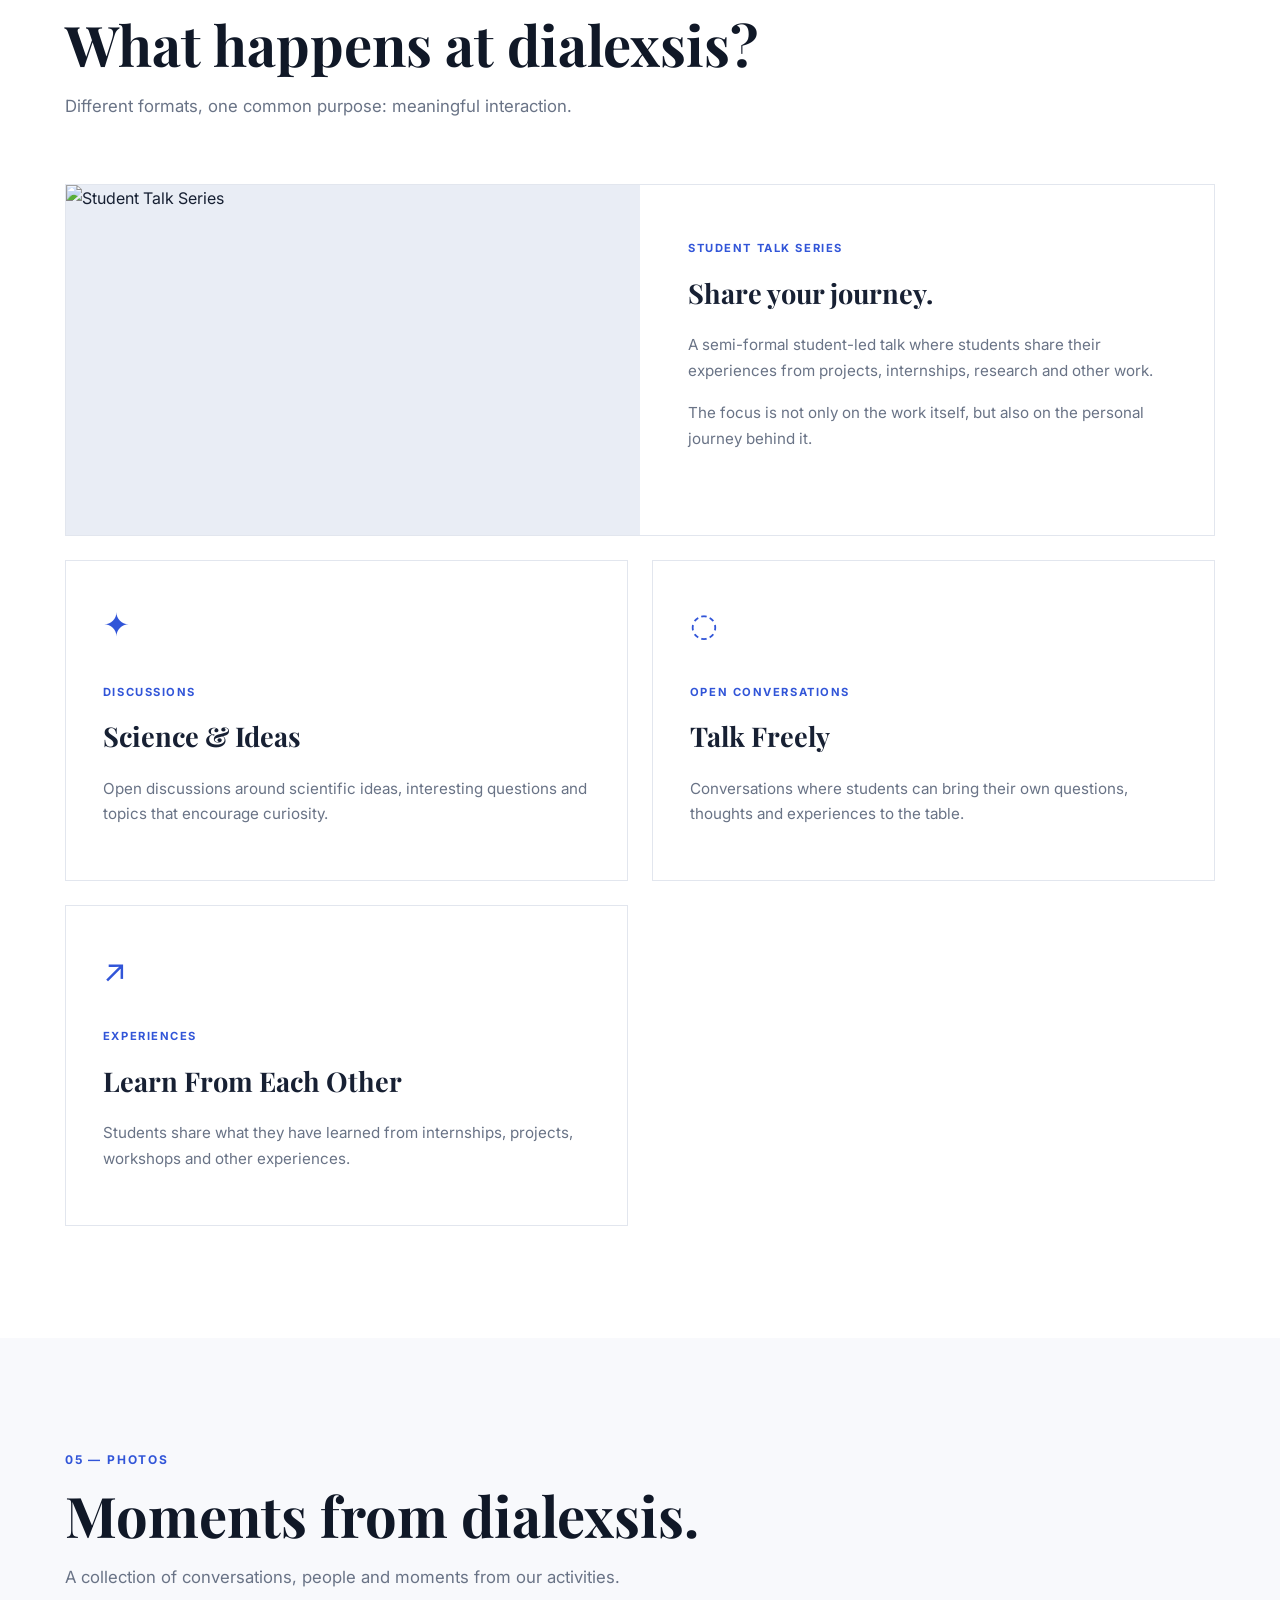
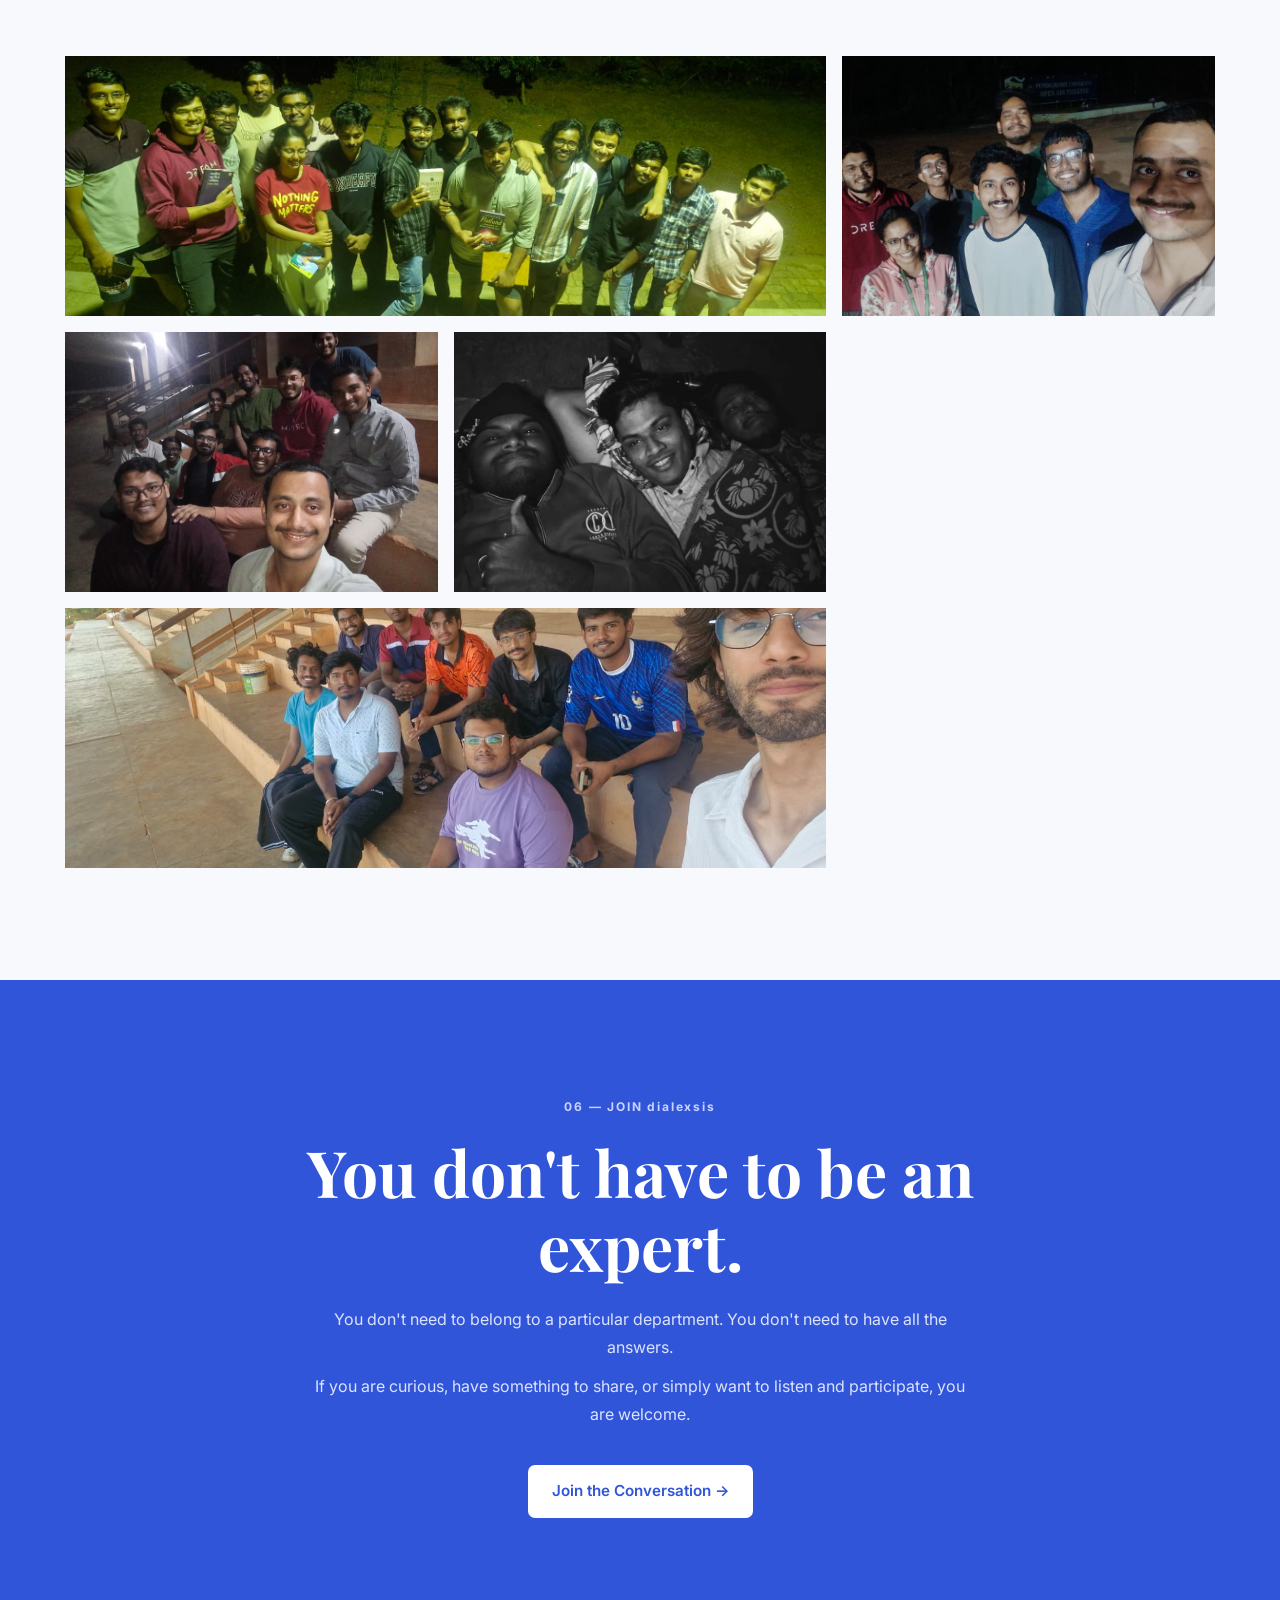
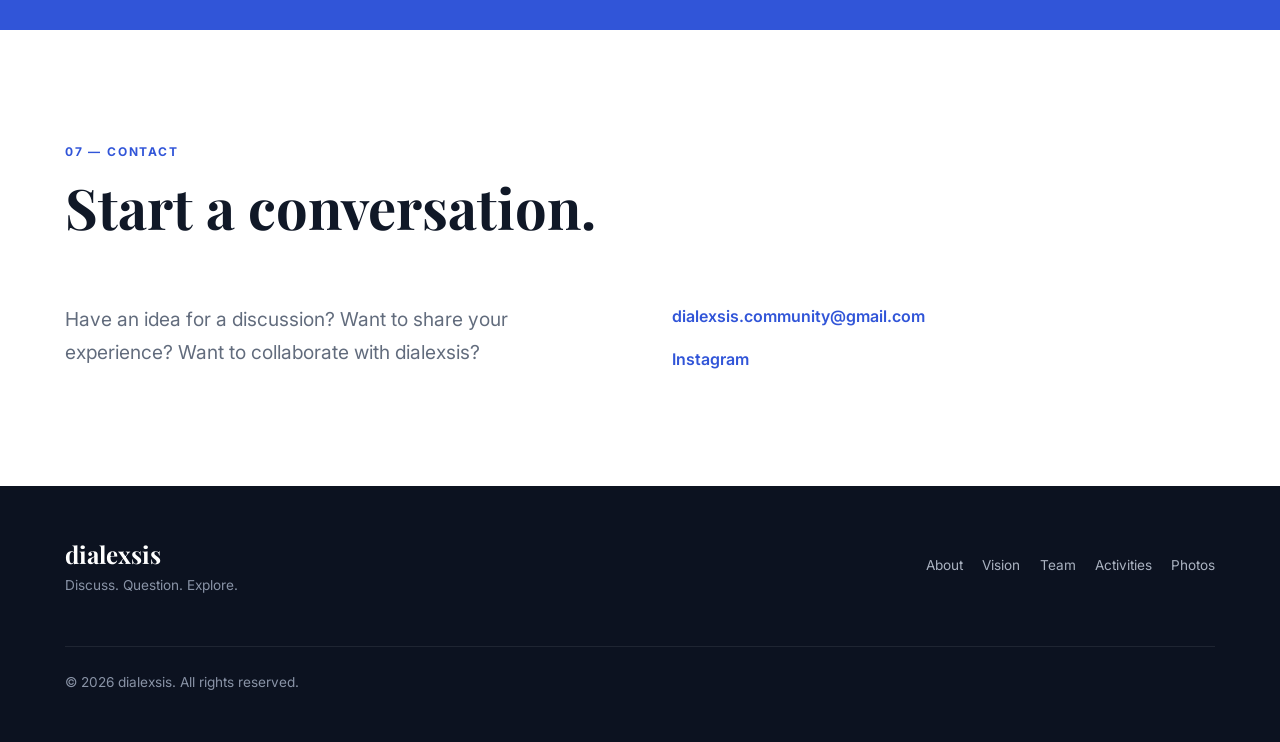
==== commit 96a833f1: "Update index.html" ====
--- a/index.html
+++ b/index.html
@@ -603,6 +603,86 @@
     </section>
 
 
+<!-- =====================================================
+     CURRENT & UPCOMING
+====================================================== -->
+
+<section
+    id="upcoming"
+    class="section upcoming"
+>
+
+    <div class="container">
+
+        <div class="section-heading">
+
+            <span>
+                04 — CURRENT & UPCOMING
+            </span>
+
+            <h2>
+                What is happening at dialexsis?
+            </h2>
+
+            <p>
+                Stay updated with our ongoing and upcoming activities.
+            </p>
+
+        </div>
+
+
+        <div class="activity-grid">
+
+            <!-- Student Talk Series -->
+
+            <a
+                href="student-talk-series.html"
+                class="activity-card featured"
+                style="text-decoration: none; color: inherit;"
+            >
+
+                <div class="activity-image">
+
+                    <img
+                        src="images/activities/ST.jpeg"
+                        alt="Student Talk Series"
+                    >
+
+                </div>
+
+
+                <div class="activity-content">
+
+                    <span class="activity-label">
+                        CURRENTLY ONGOING
+                    </span>
+
+                    <h3>
+                        Student Talk Series
+                    </h3>
+
+                    <p>
+                        A weekly student-led series where students
+                        share their experiences of projects,
+                        internships, research work and other
+                        activities they have been involved in.
+                    </p>
+
+                    <p>
+                        <strong>
+                            Explore the Student Talk Series →
+                        </strong>
+                    </p>
+
+                </div>
+
+            </a>
+
+        </div>
+
+    </div>
+
+</section>
 
     <!-- =====================================================
          ACTIVITIES
@@ -643,7 +723,7 @@
                     <div class="activity-image">
 
                         <img
-                            src="images/activities/student-talk.jpg"
+                            src="images/activities/ST.jpeg"
                             alt="Student Talk Series"
                         >
 
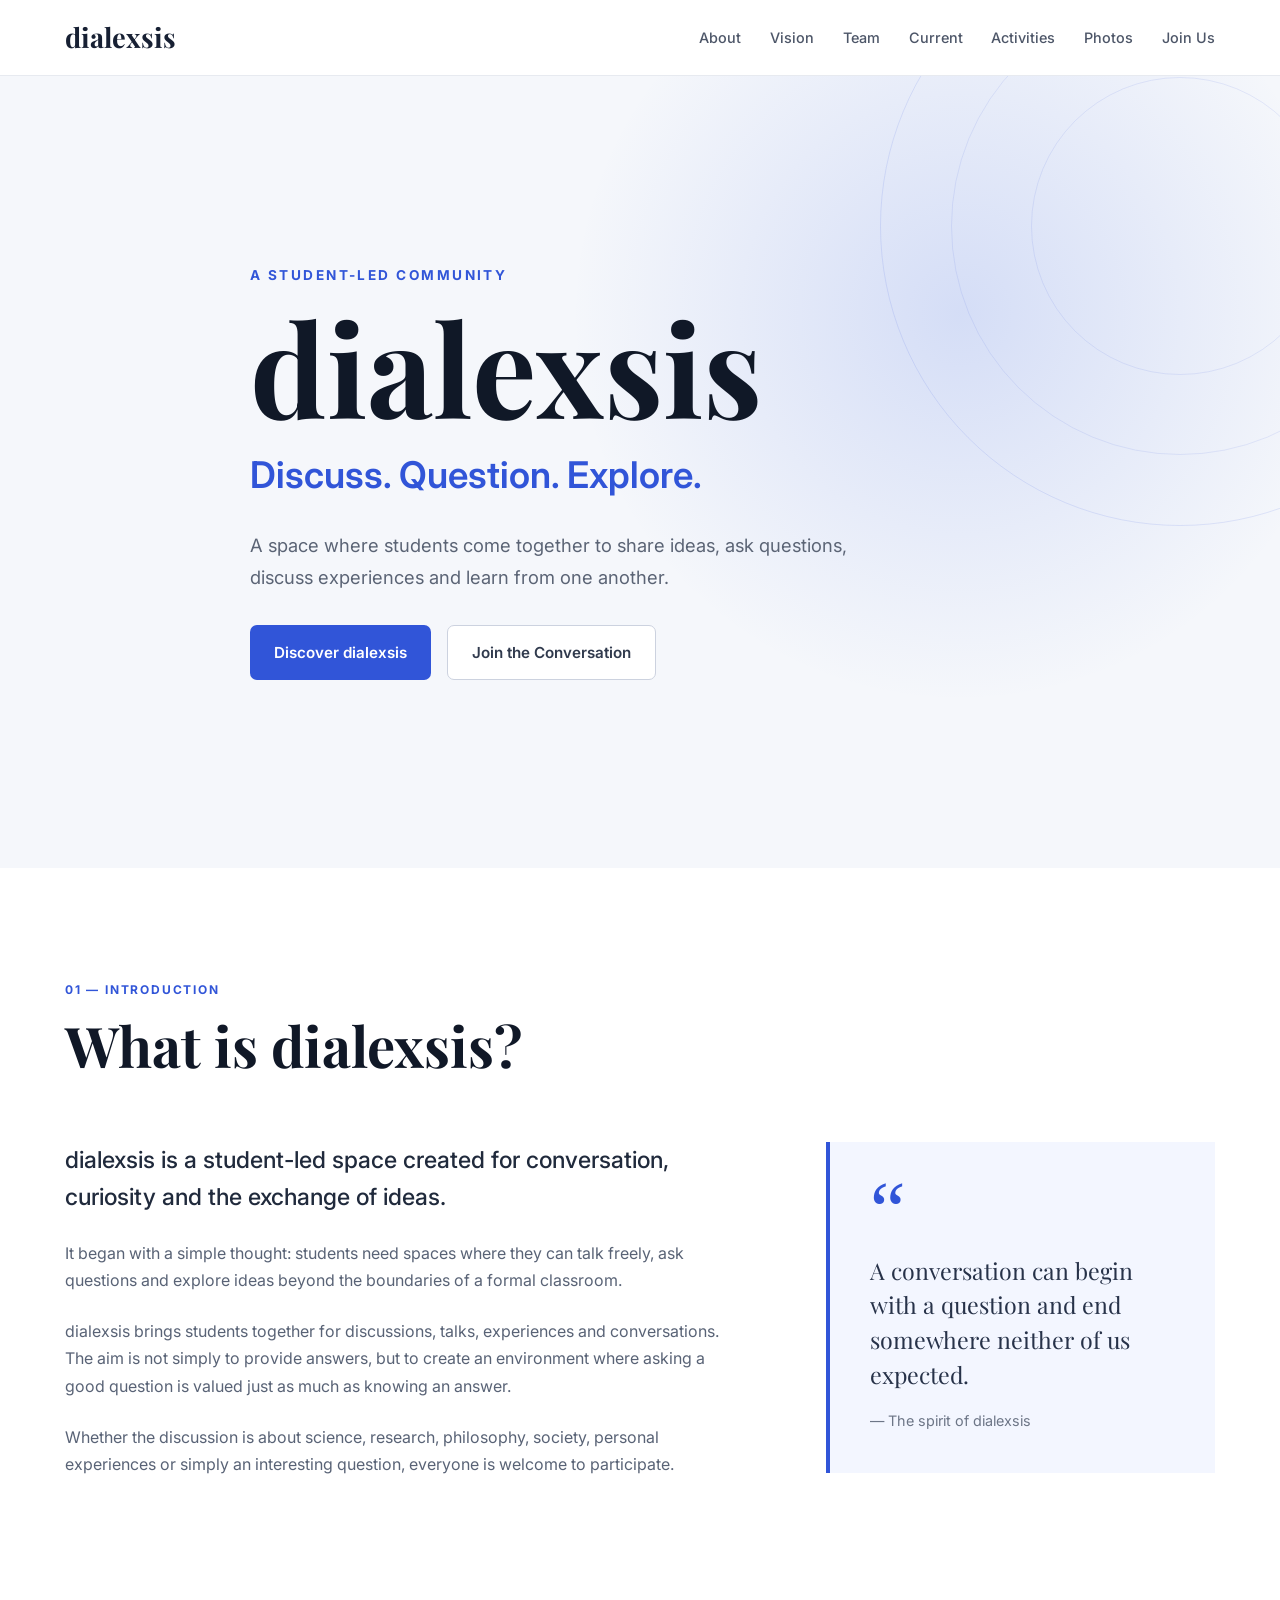
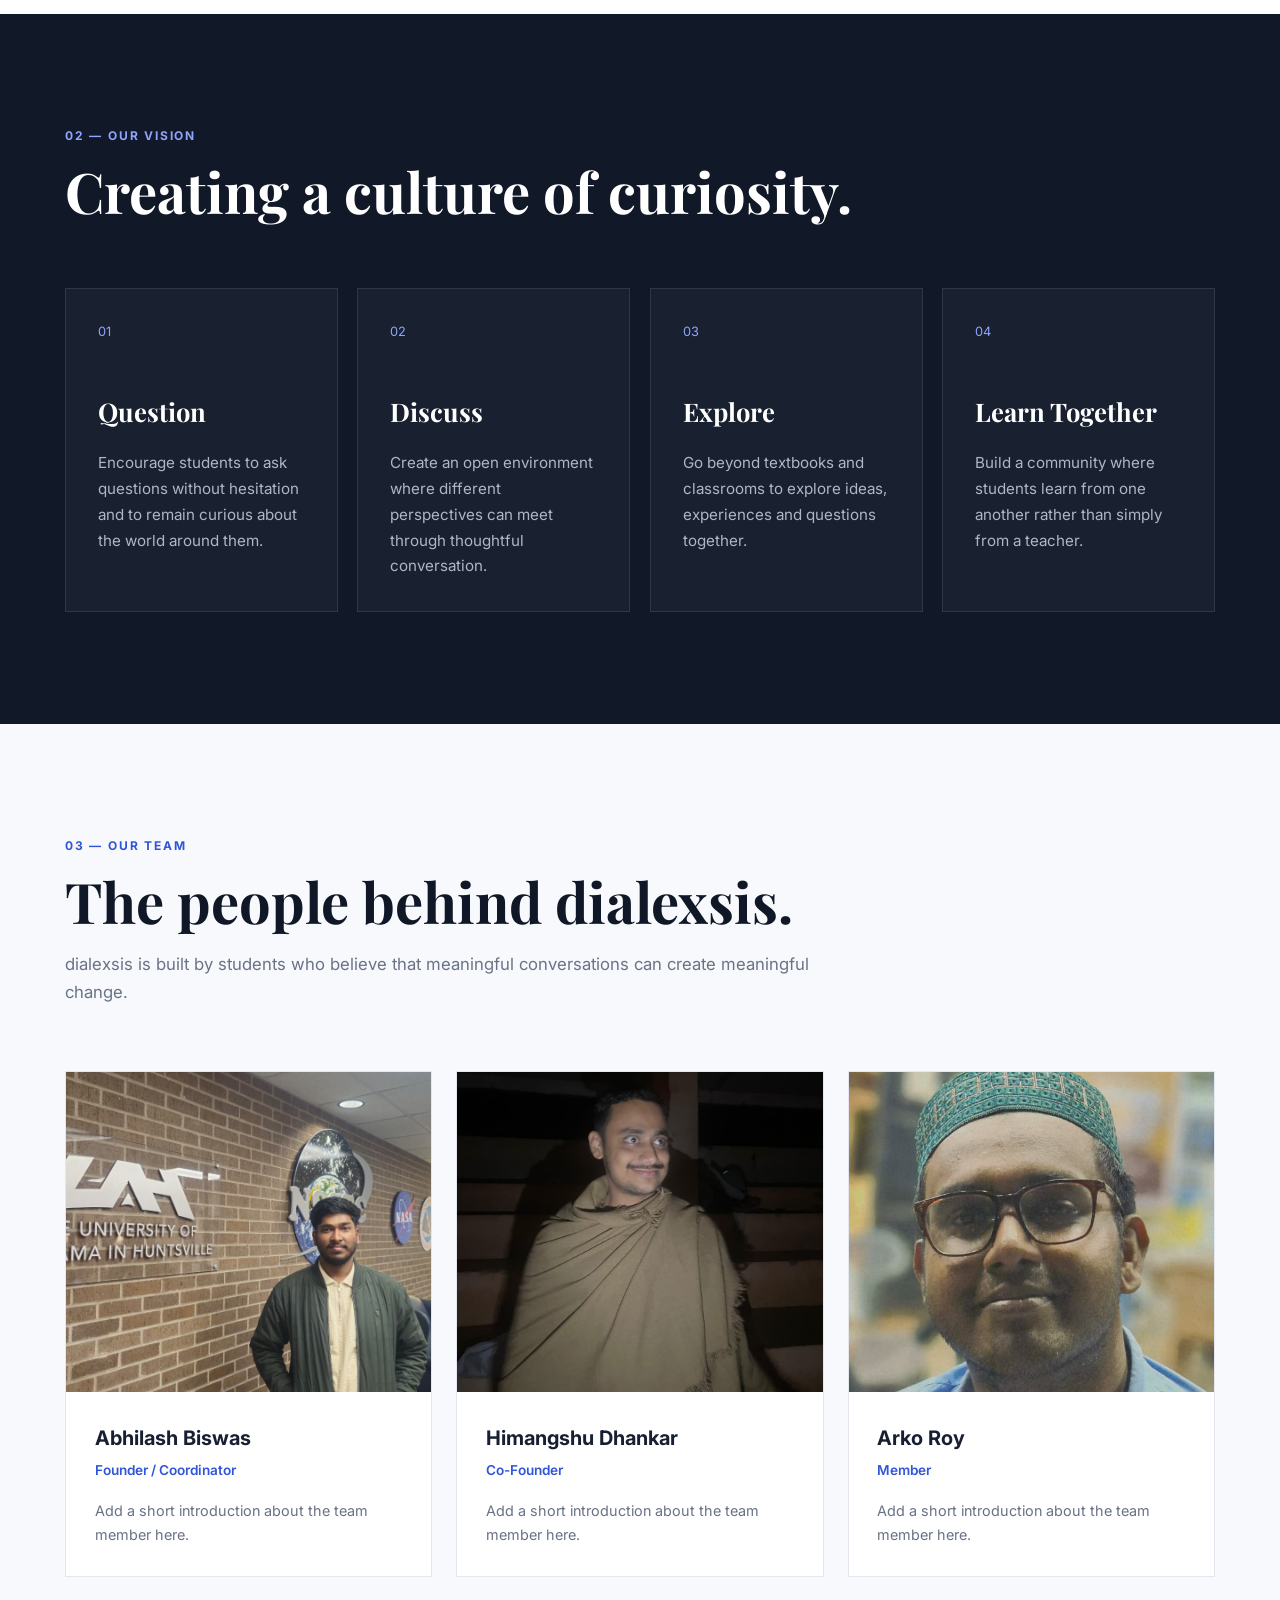
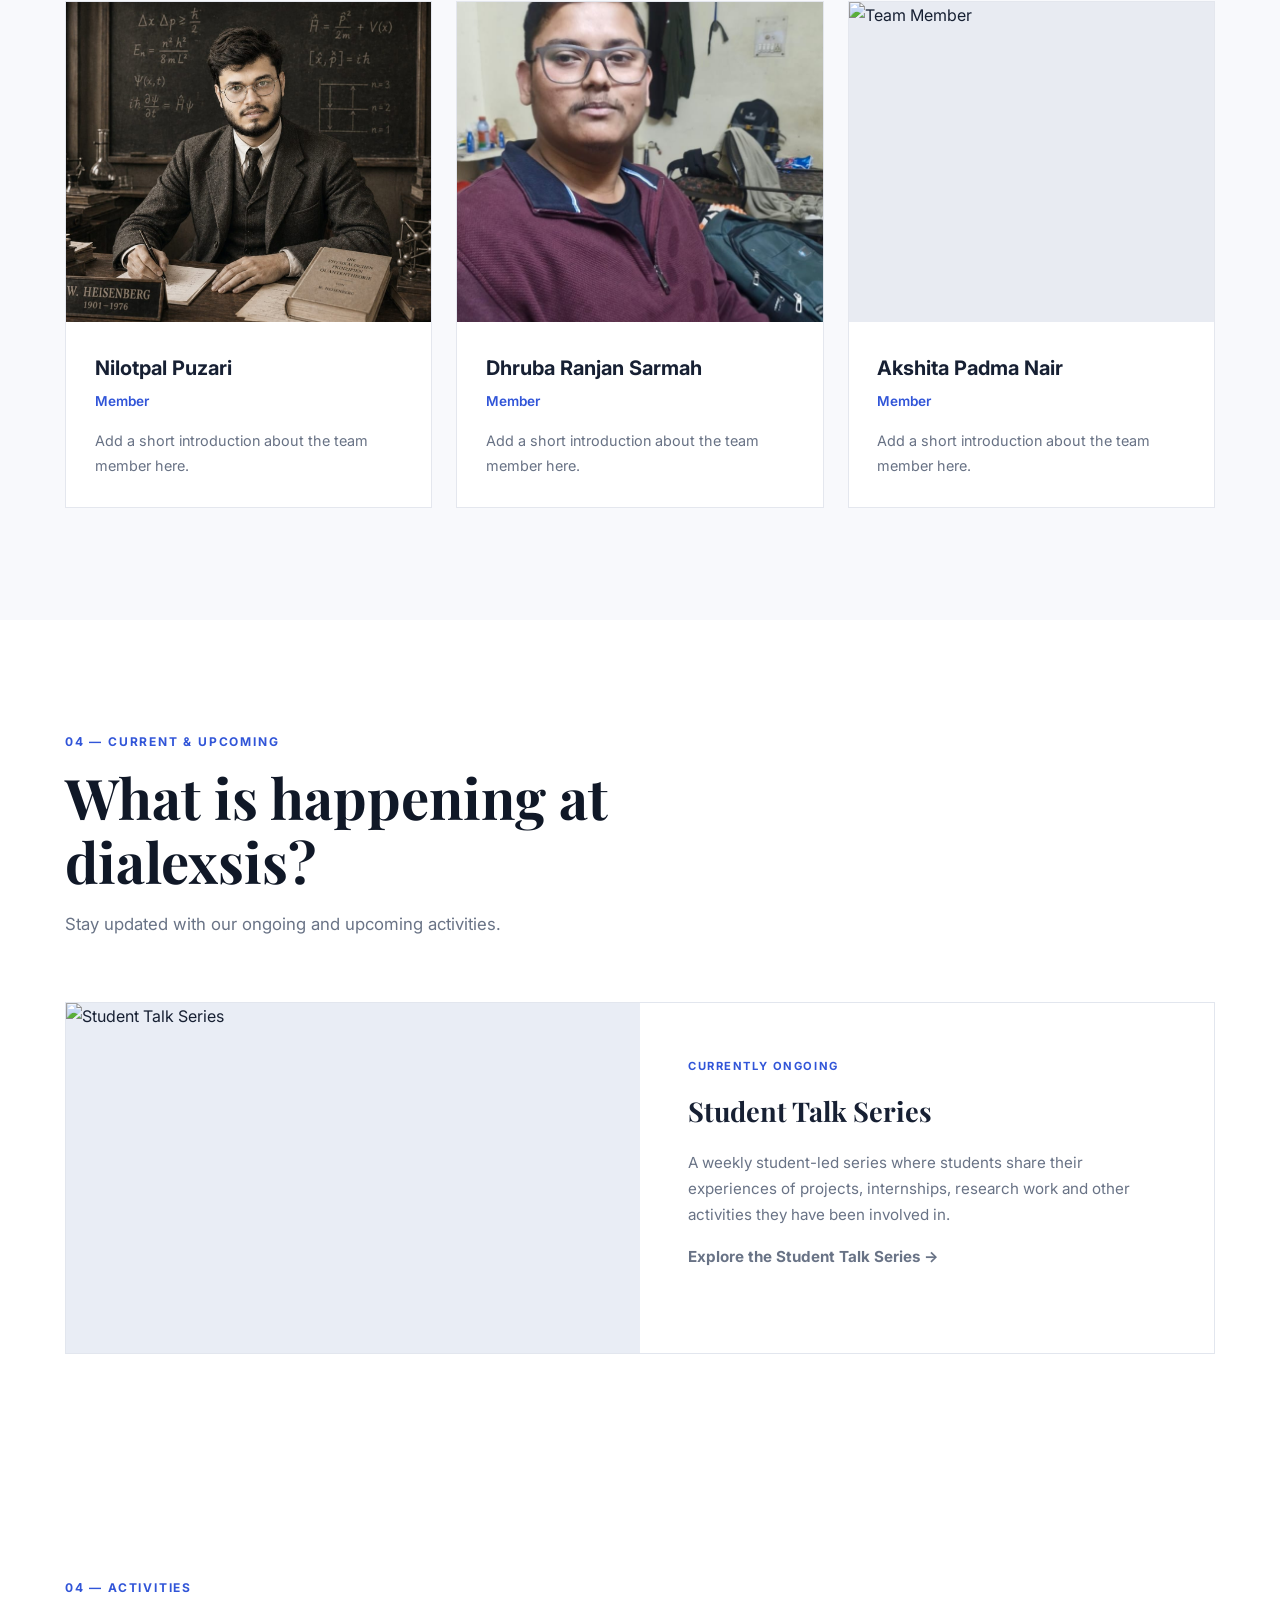
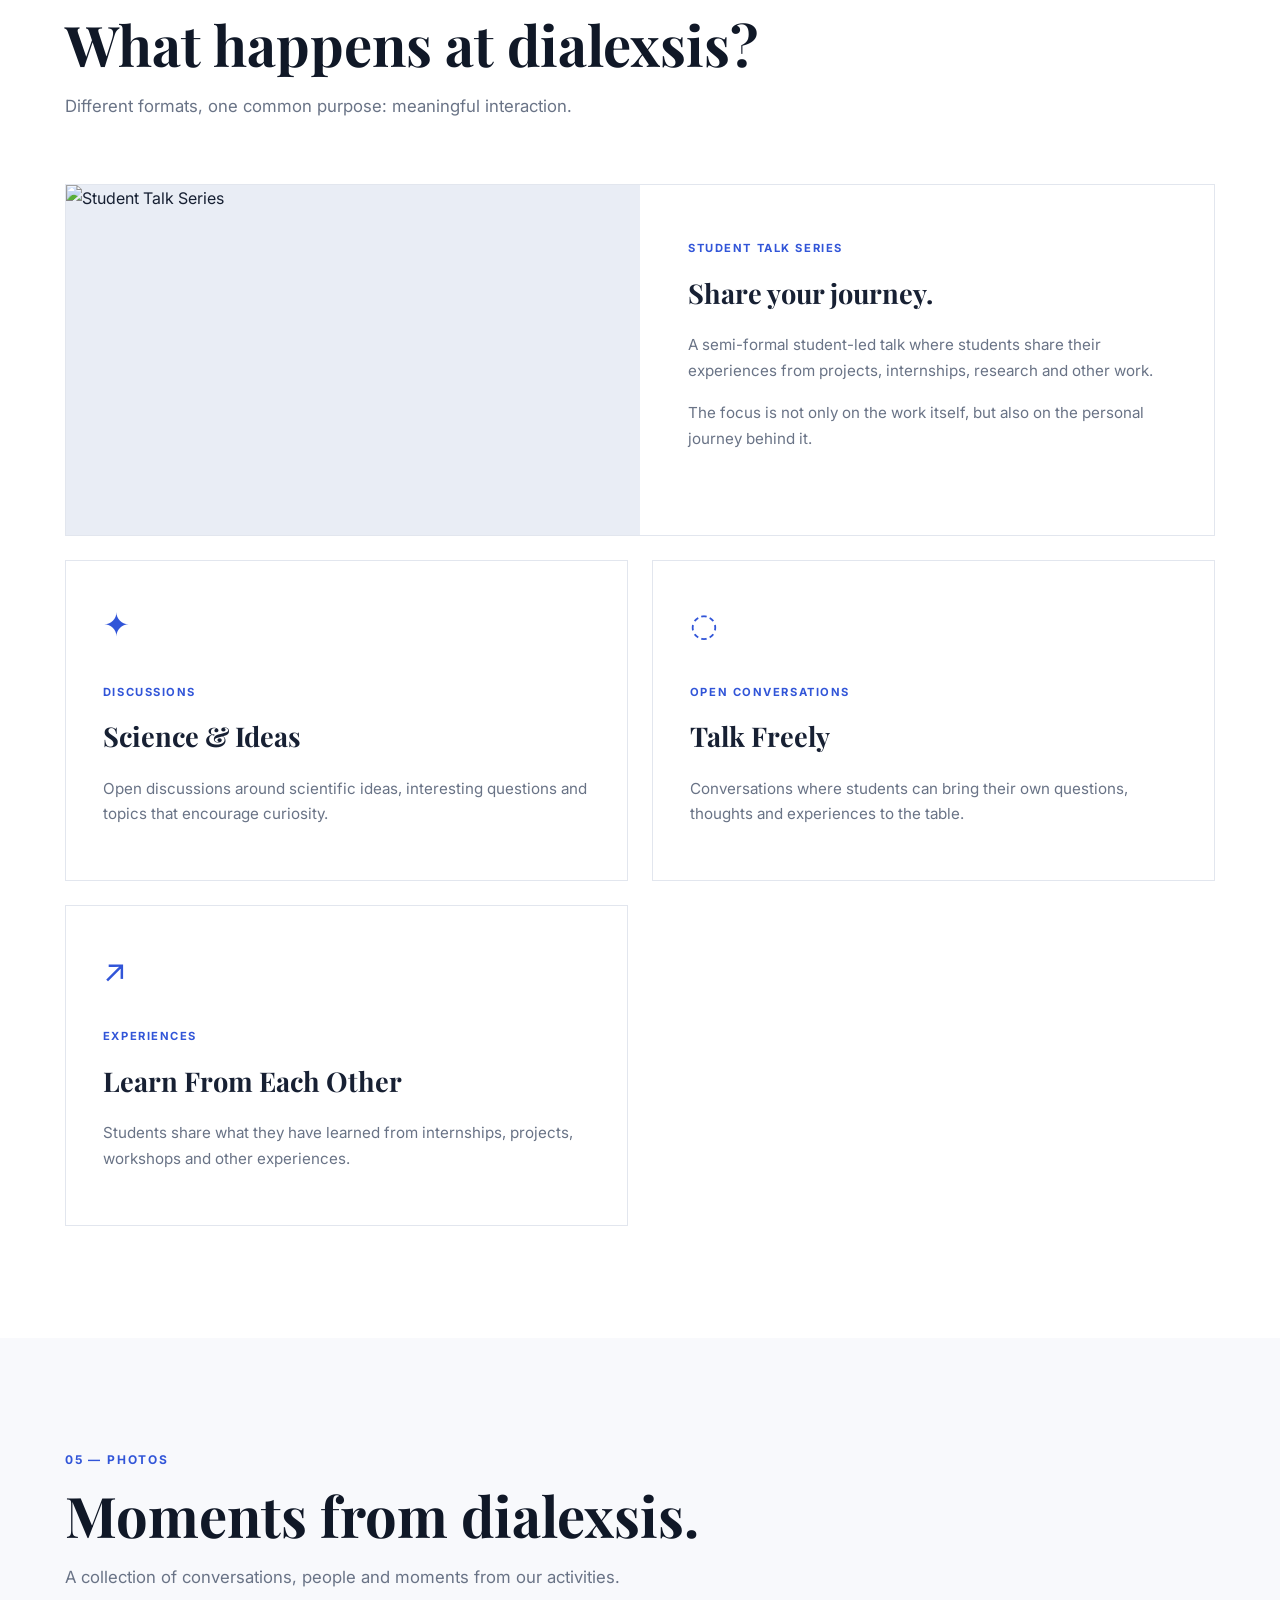
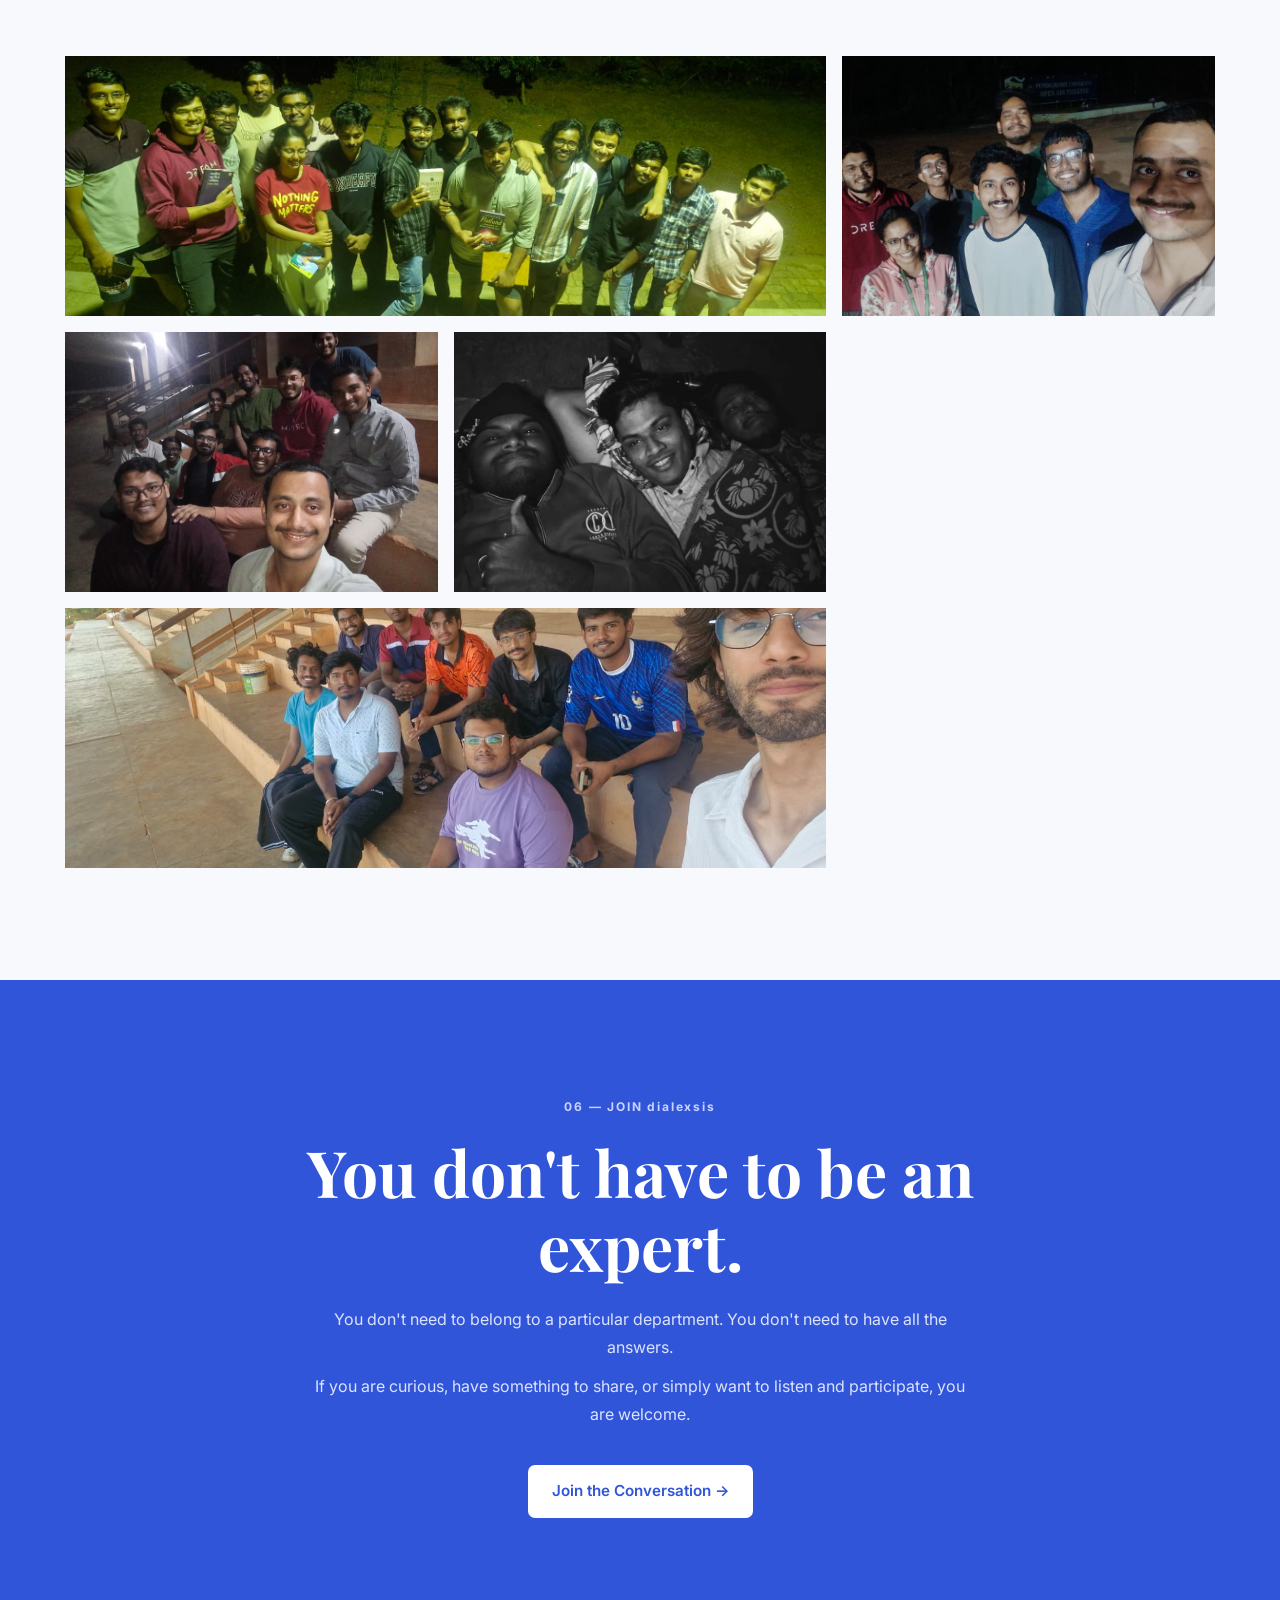
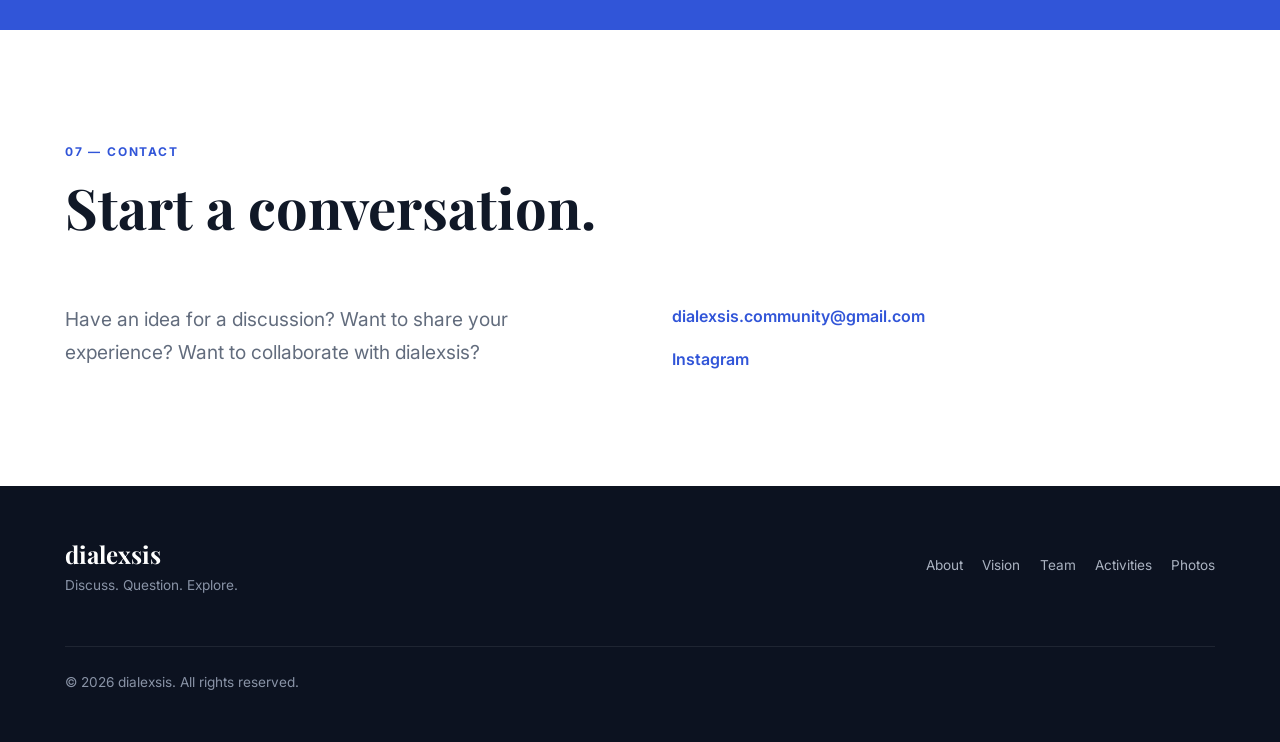
==== commit 766857ac: "Update index.html" ====
--- a/index.html
+++ b/index.html
@@ -82,7 +82,13 @@
                         Team
                     </a>
                 </li>
-
+                
+                <li>
+                    <a href="#upcoming">
+                        Current
+                    </a>
+                </li>
+                
                 <li>
                     <a href="#activities">
                         Activities
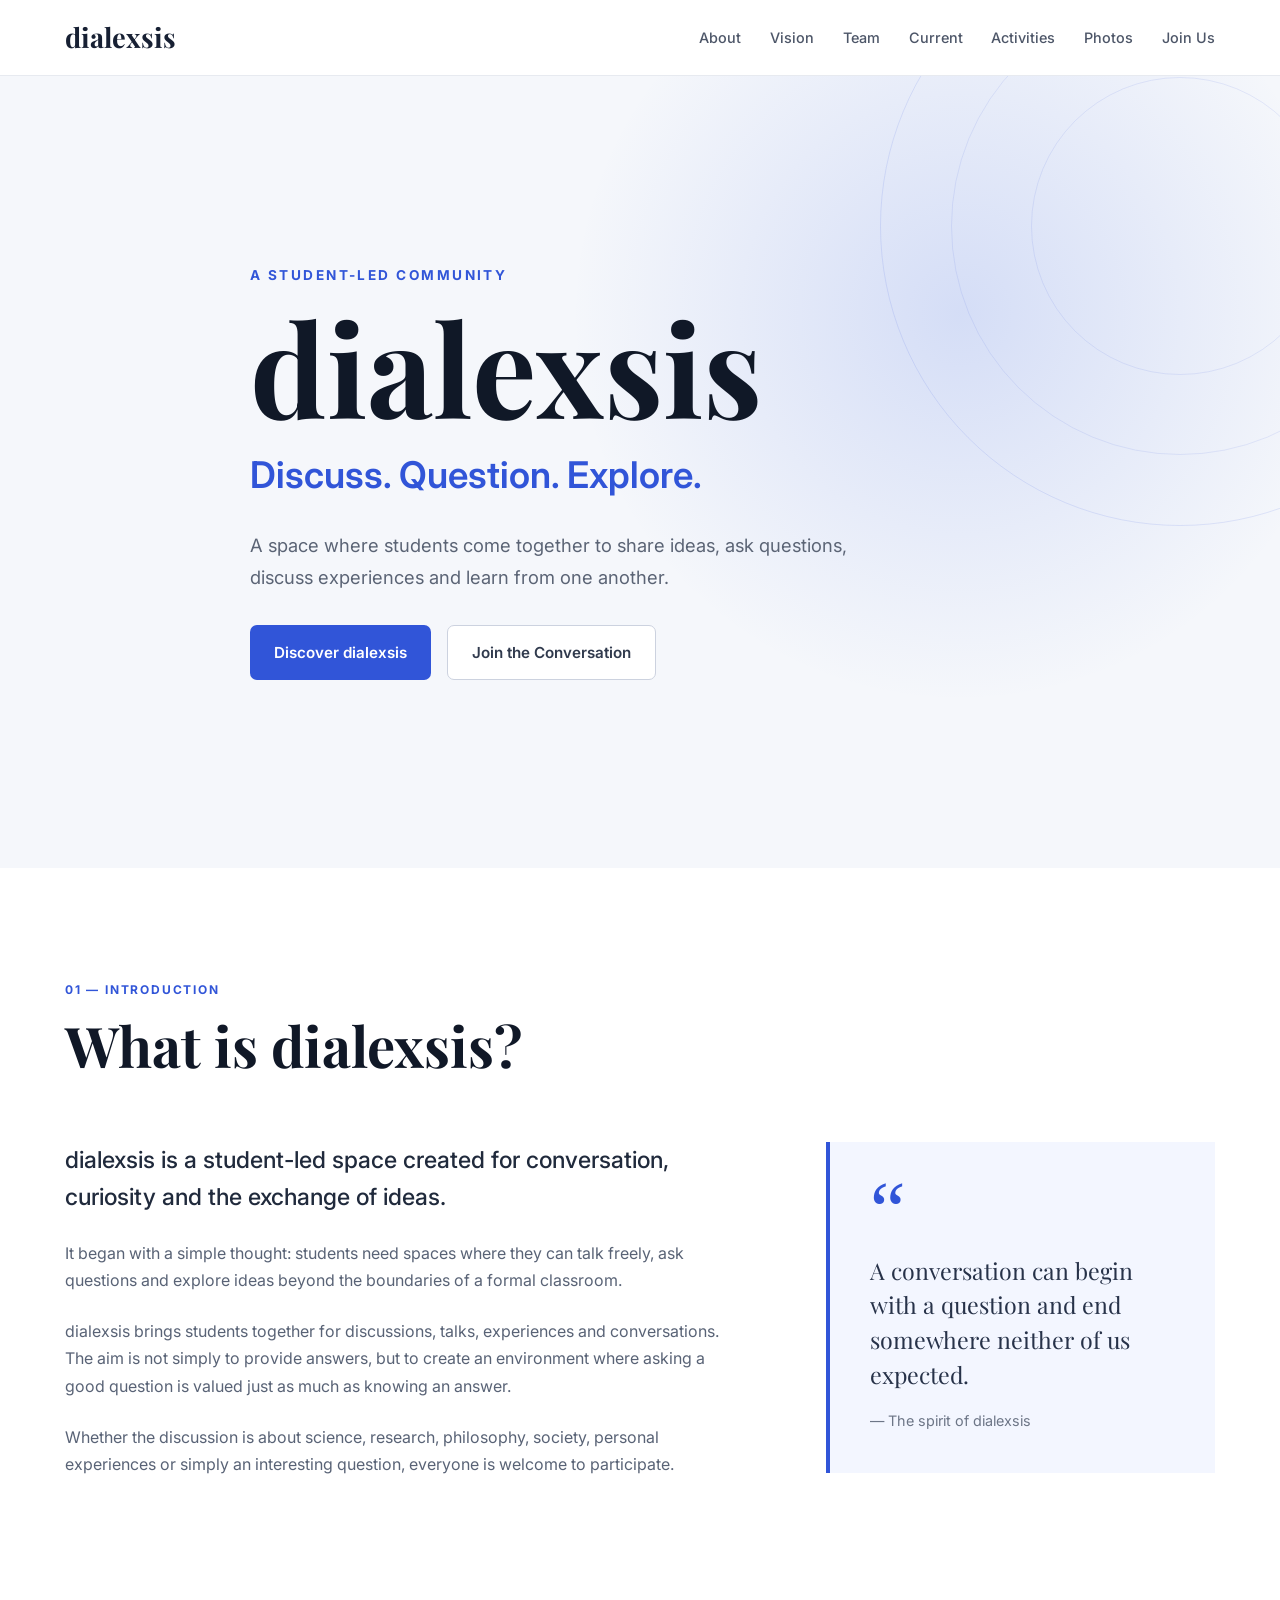
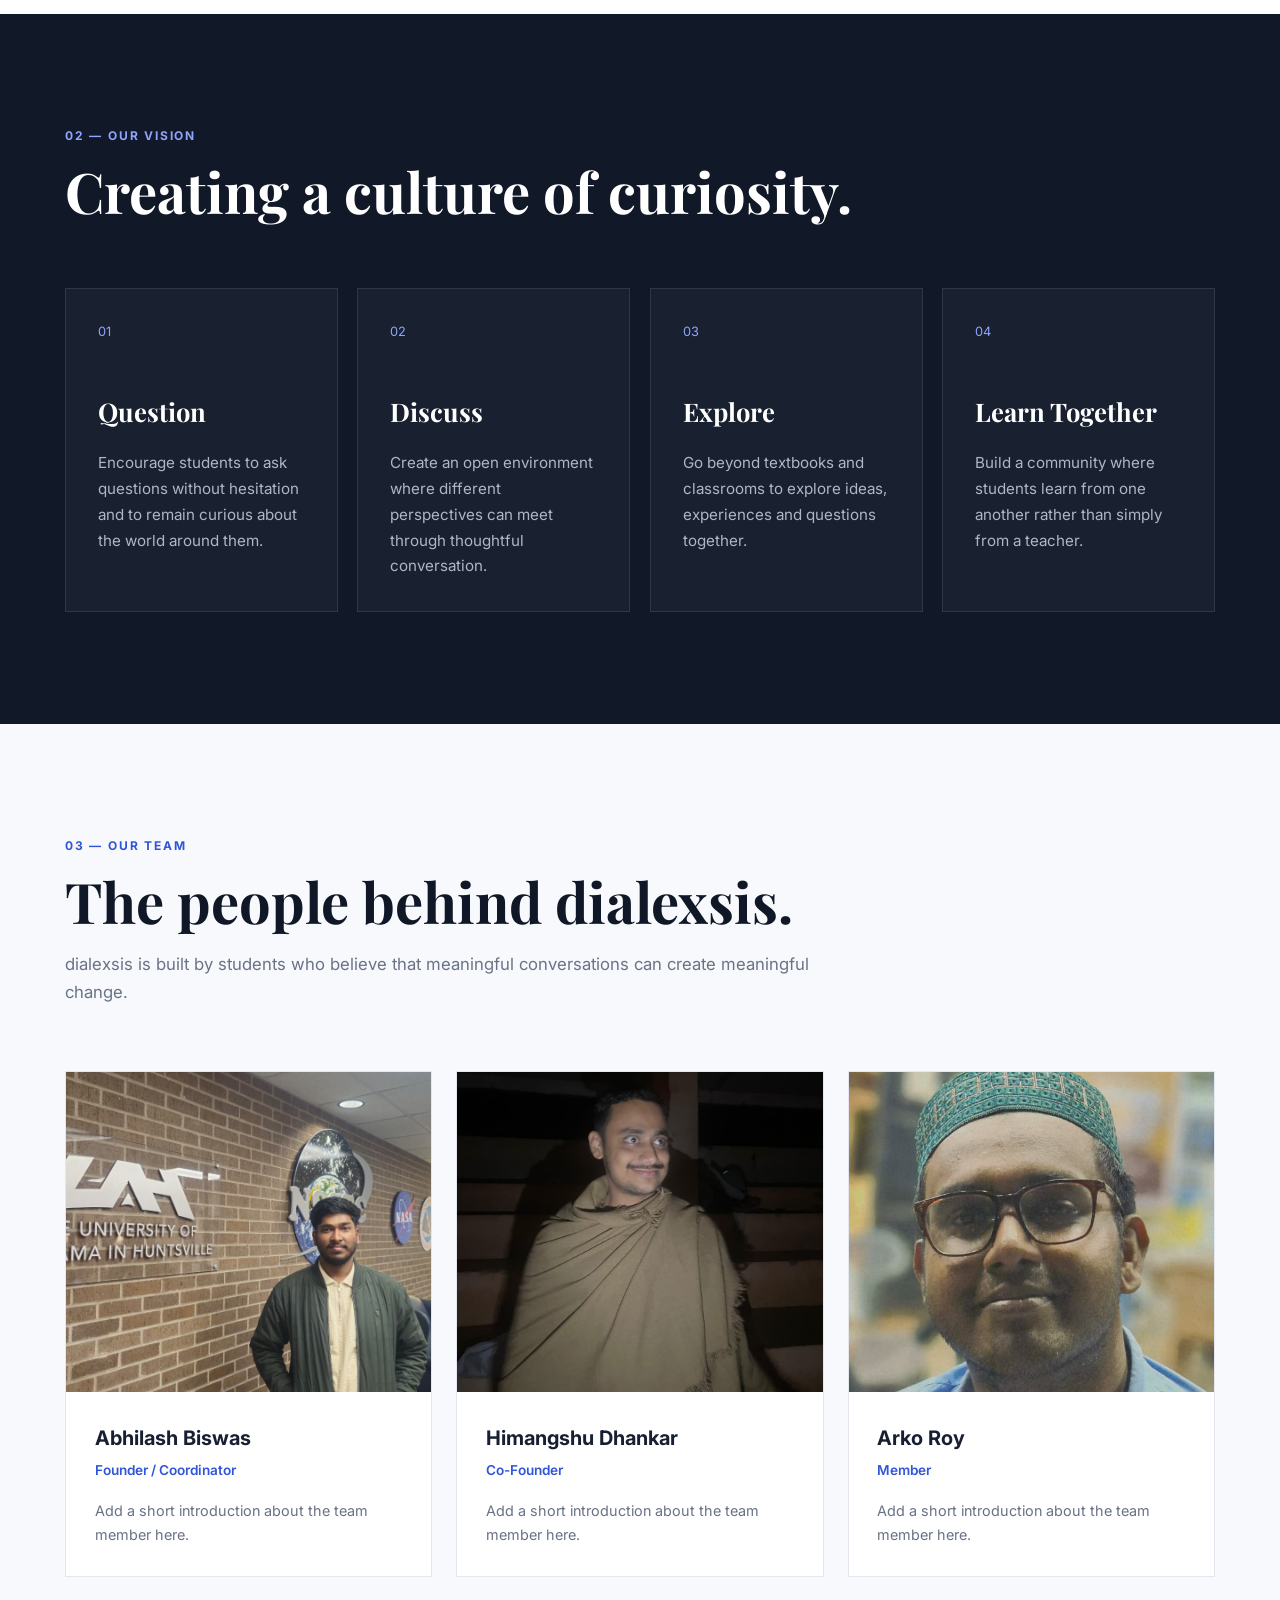
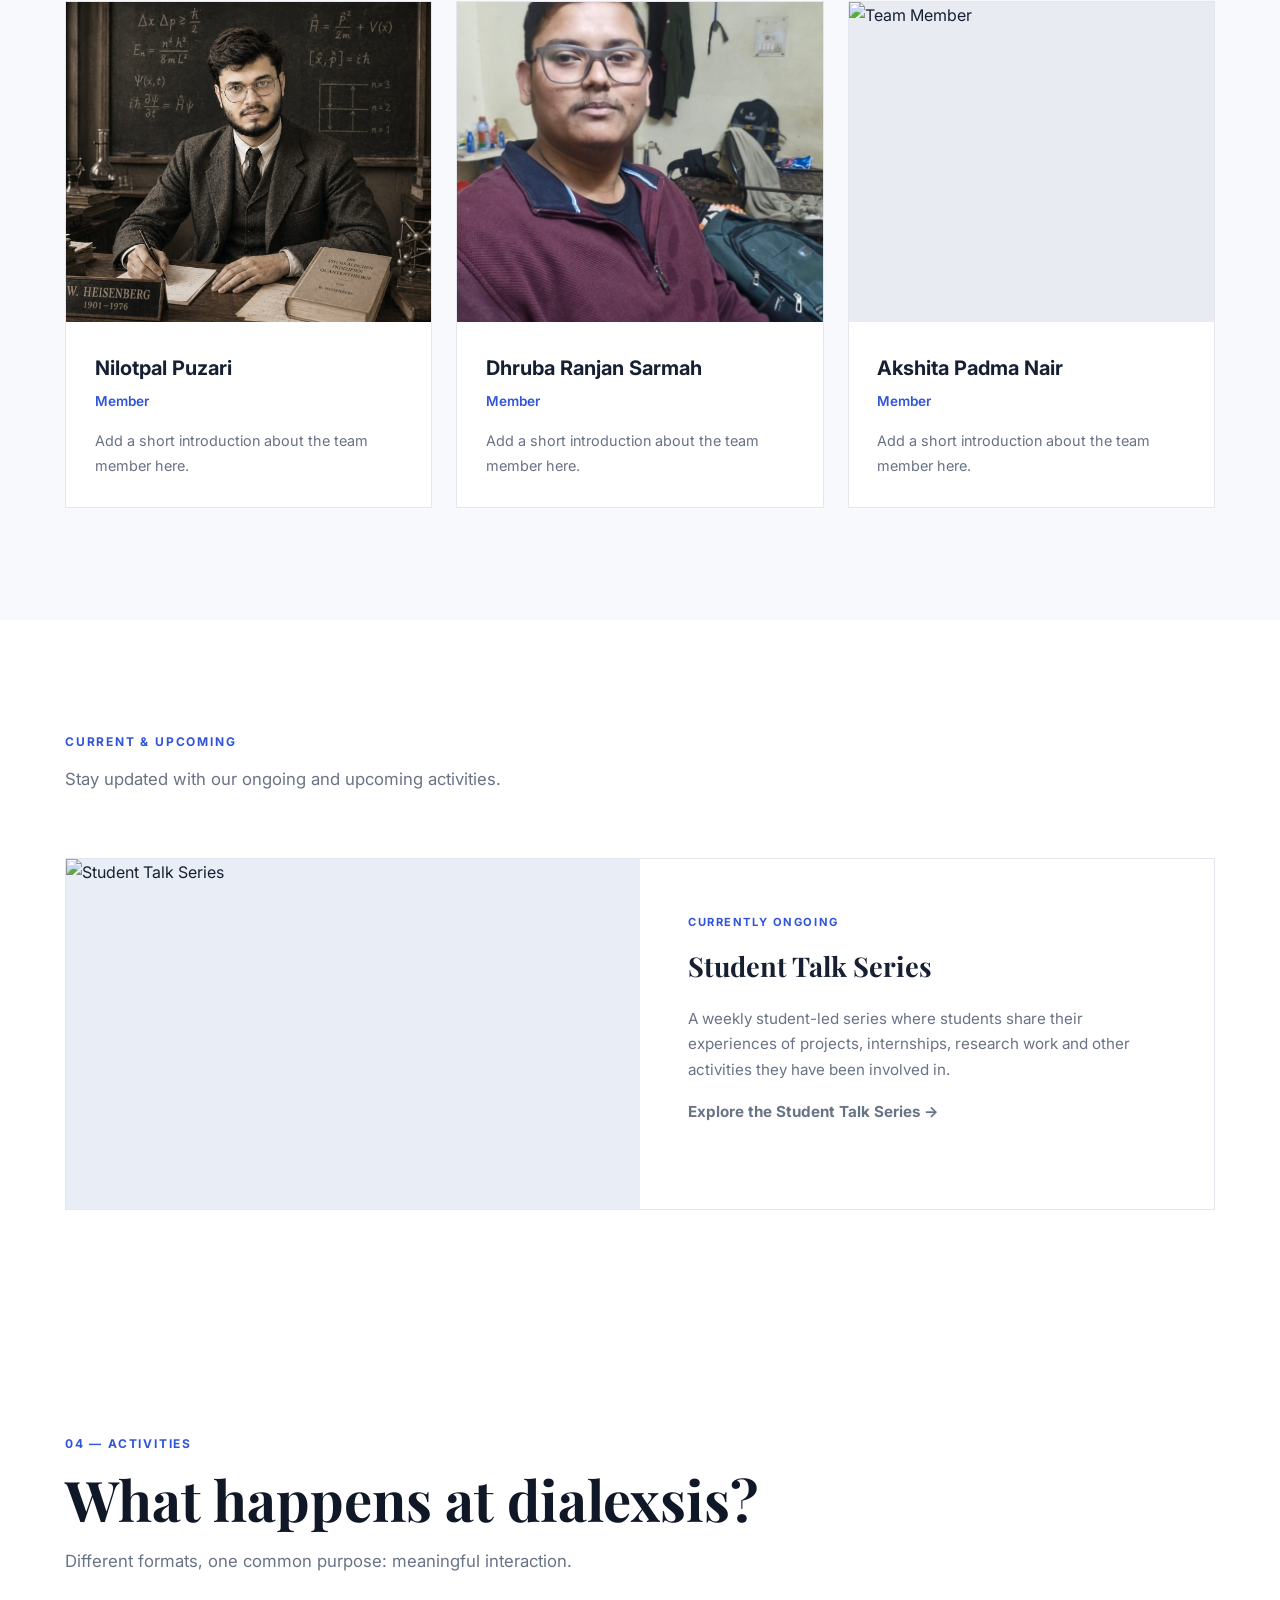
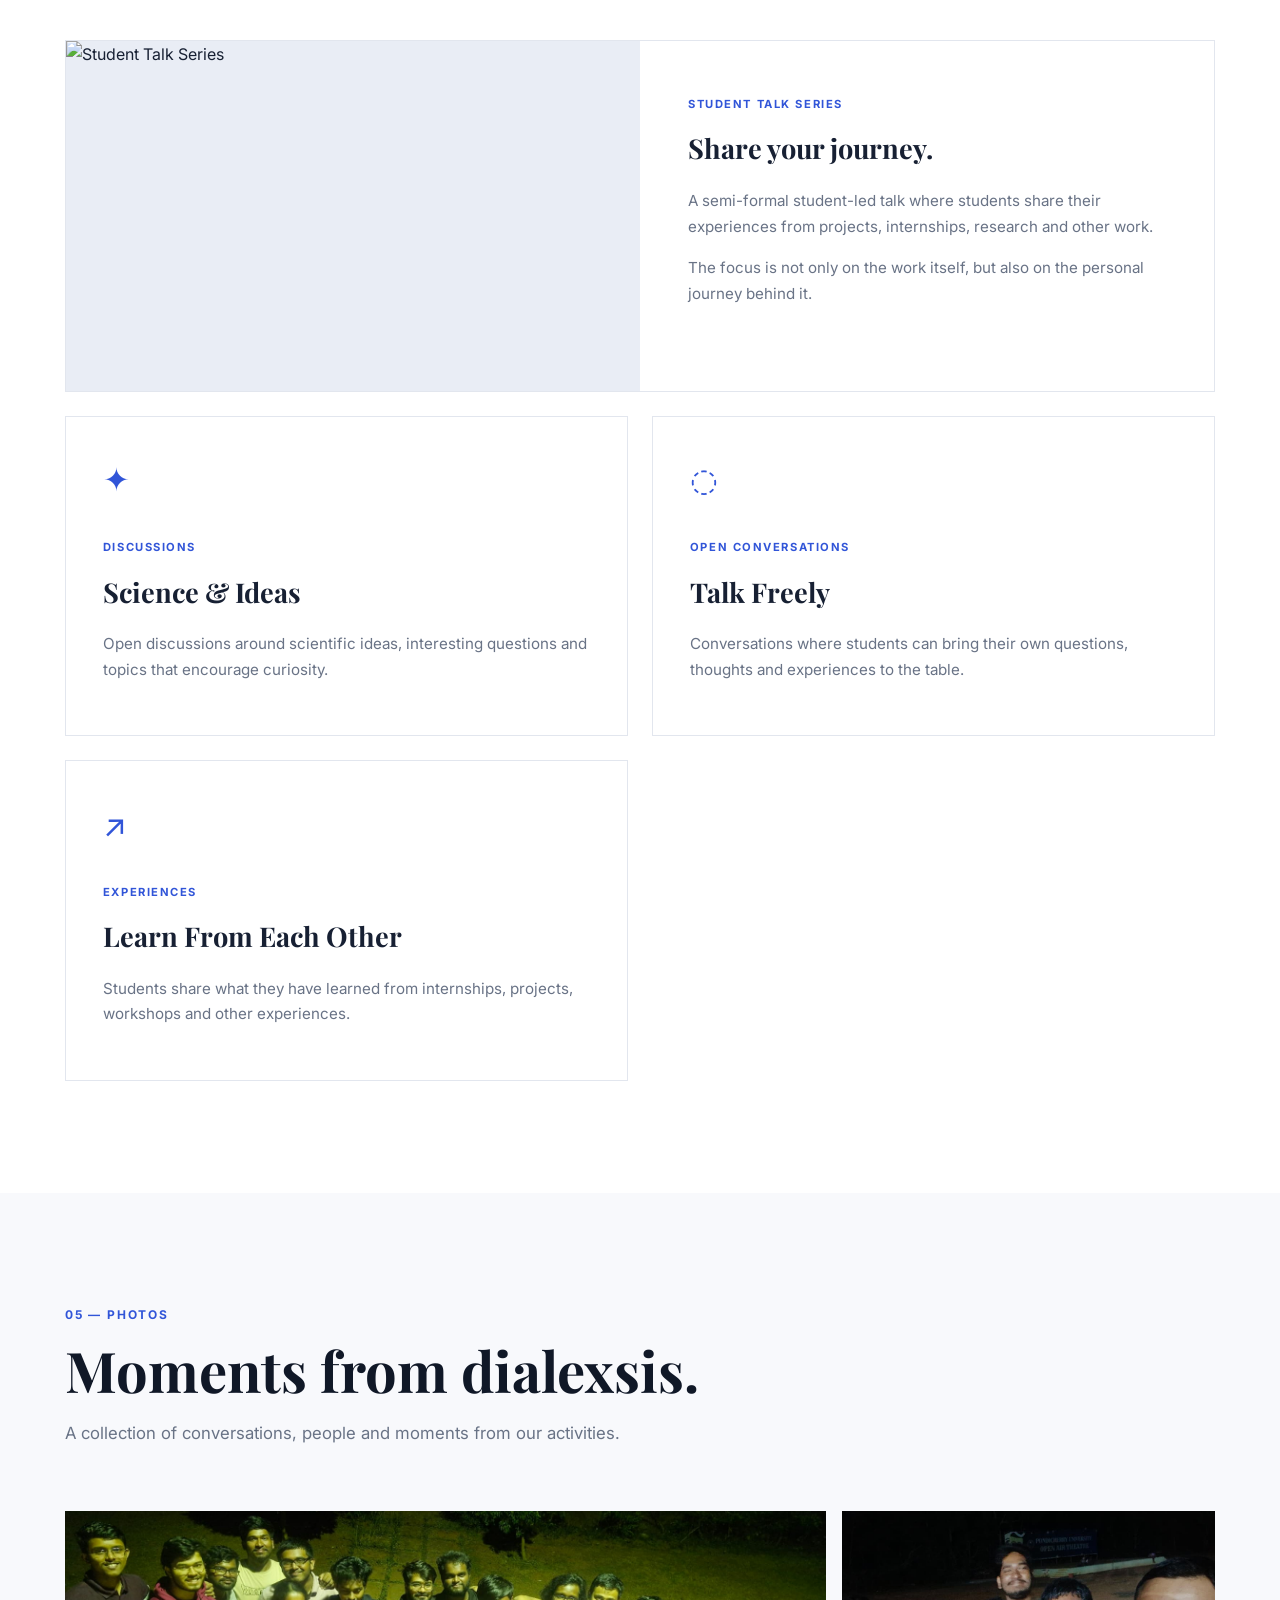
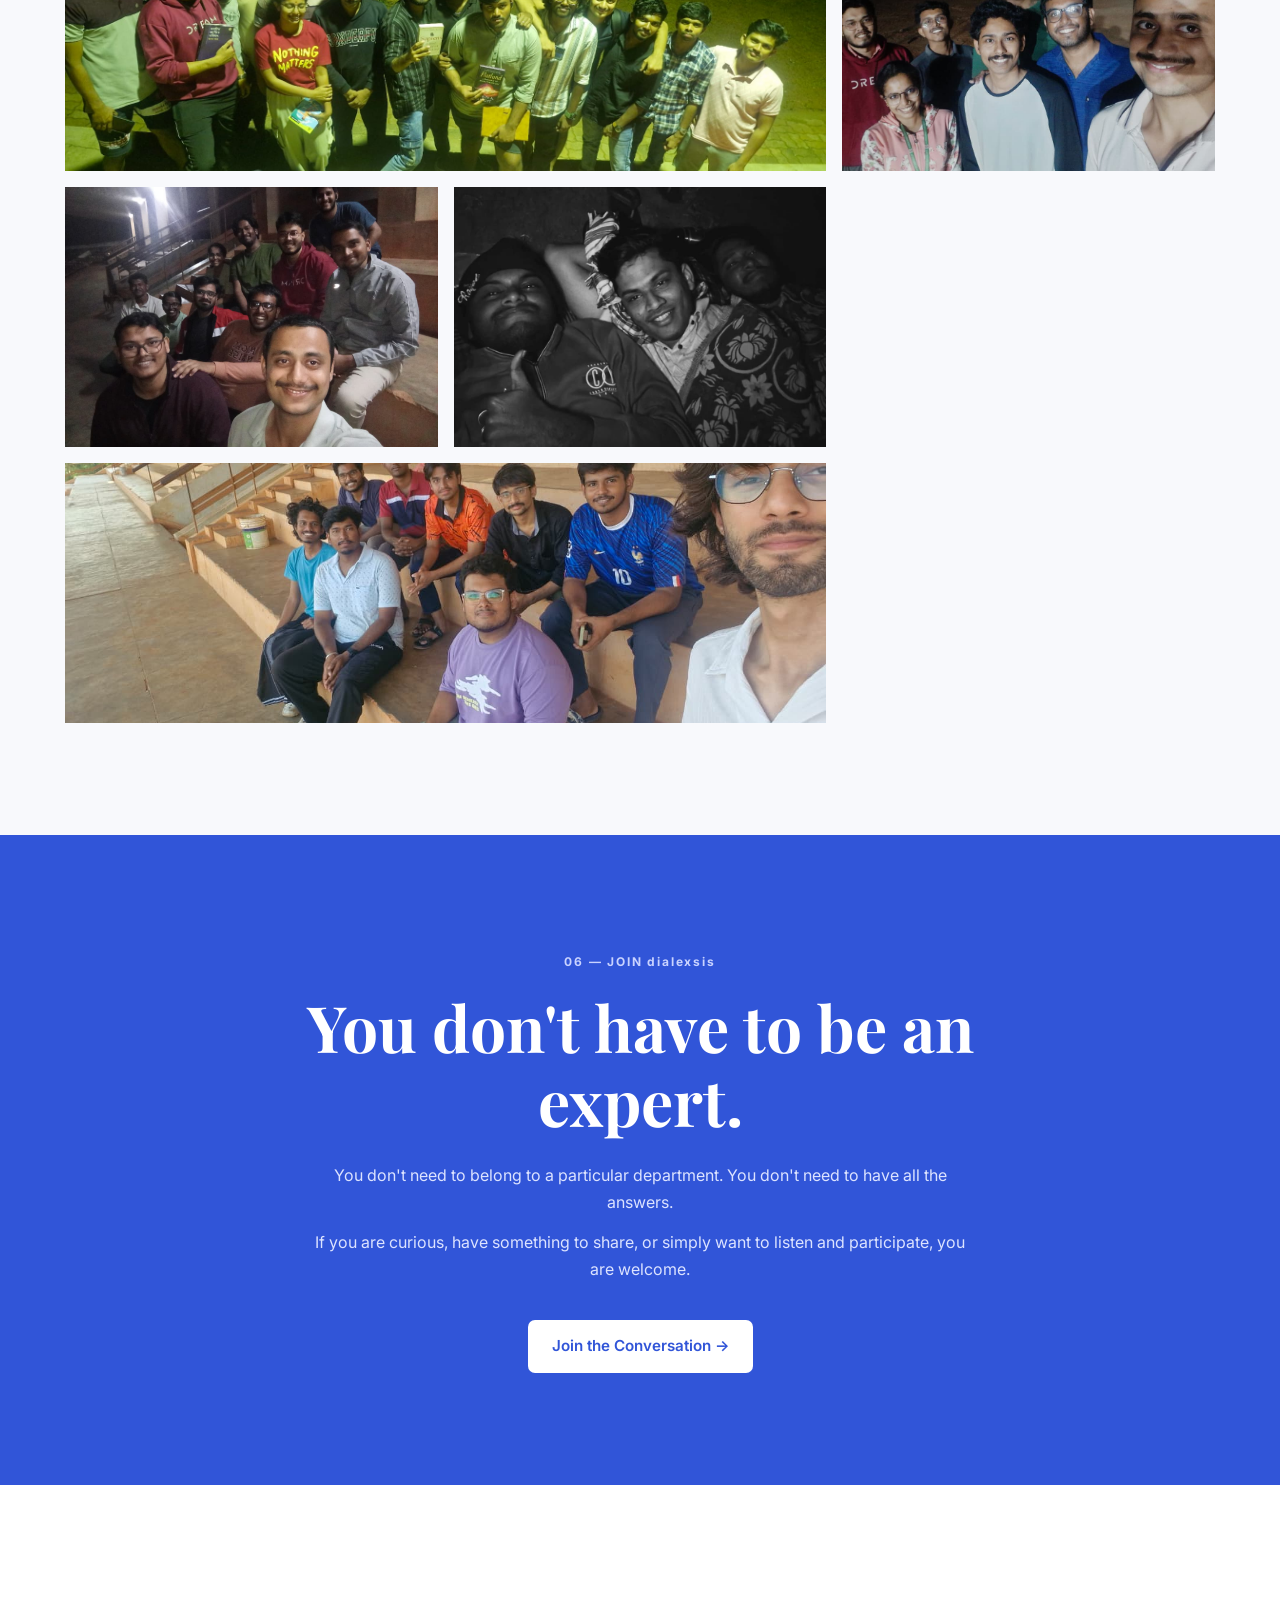
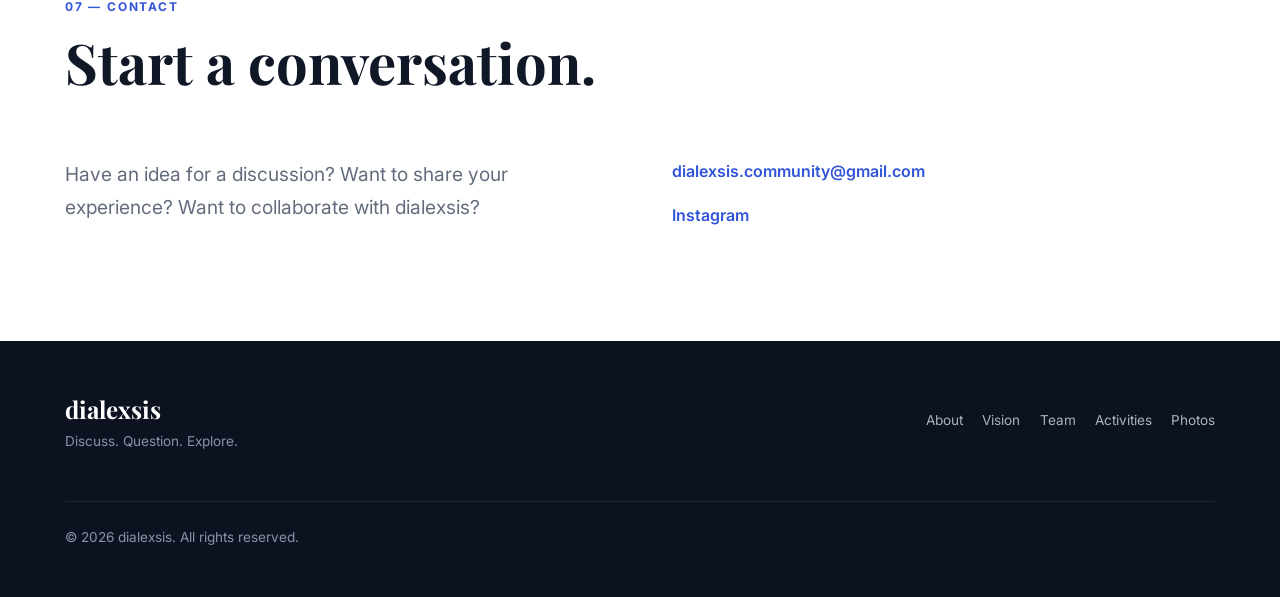
==== commit 8dae09af: "Update index.html" ====
--- a/index.html
+++ b/index.html
@@ -623,12 +623,8 @@
         <div class="section-heading">
 
             <span>
-                04 — CURRENT & UPCOMING
+                CURRENT & UPCOMING
             </span>
-
-            <h2>
-                What is happening at dialexsis?
-            </h2>
 
             <p>
                 Stay updated with our ongoing and upcoming activities.
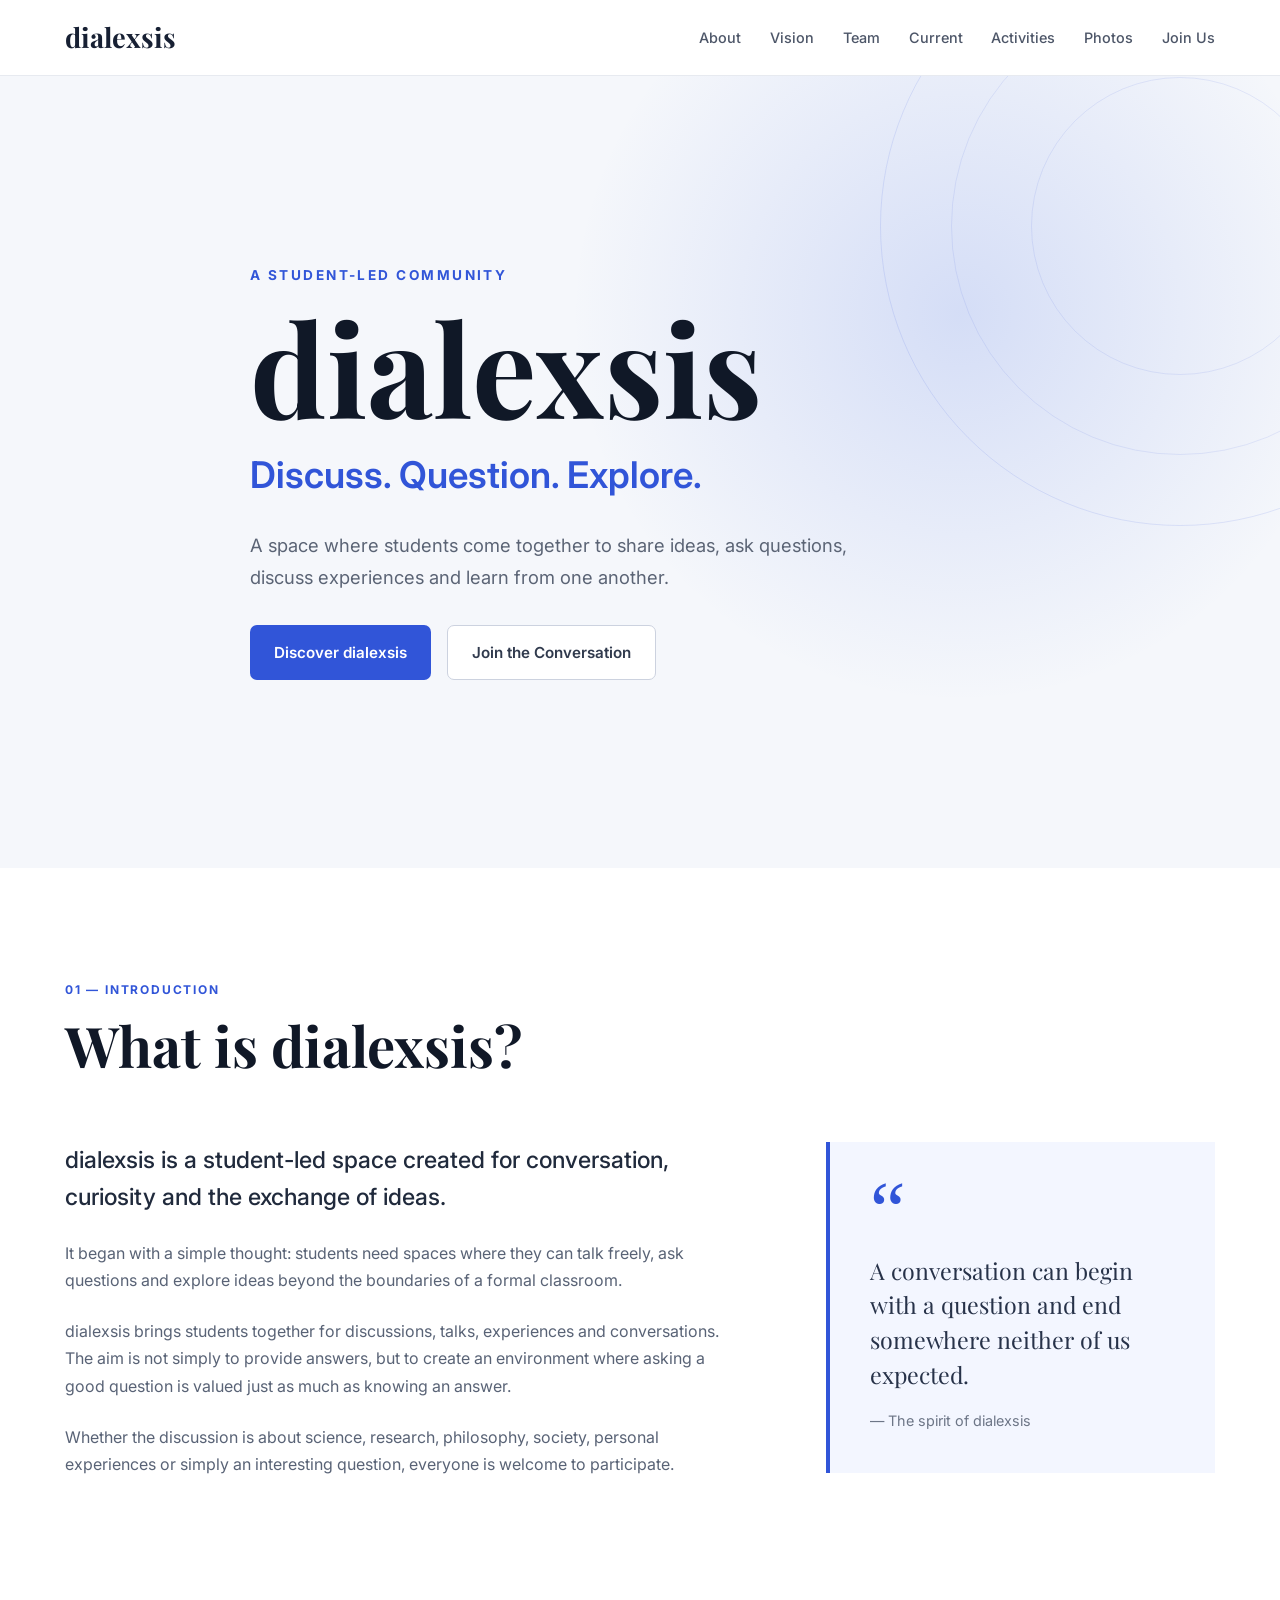
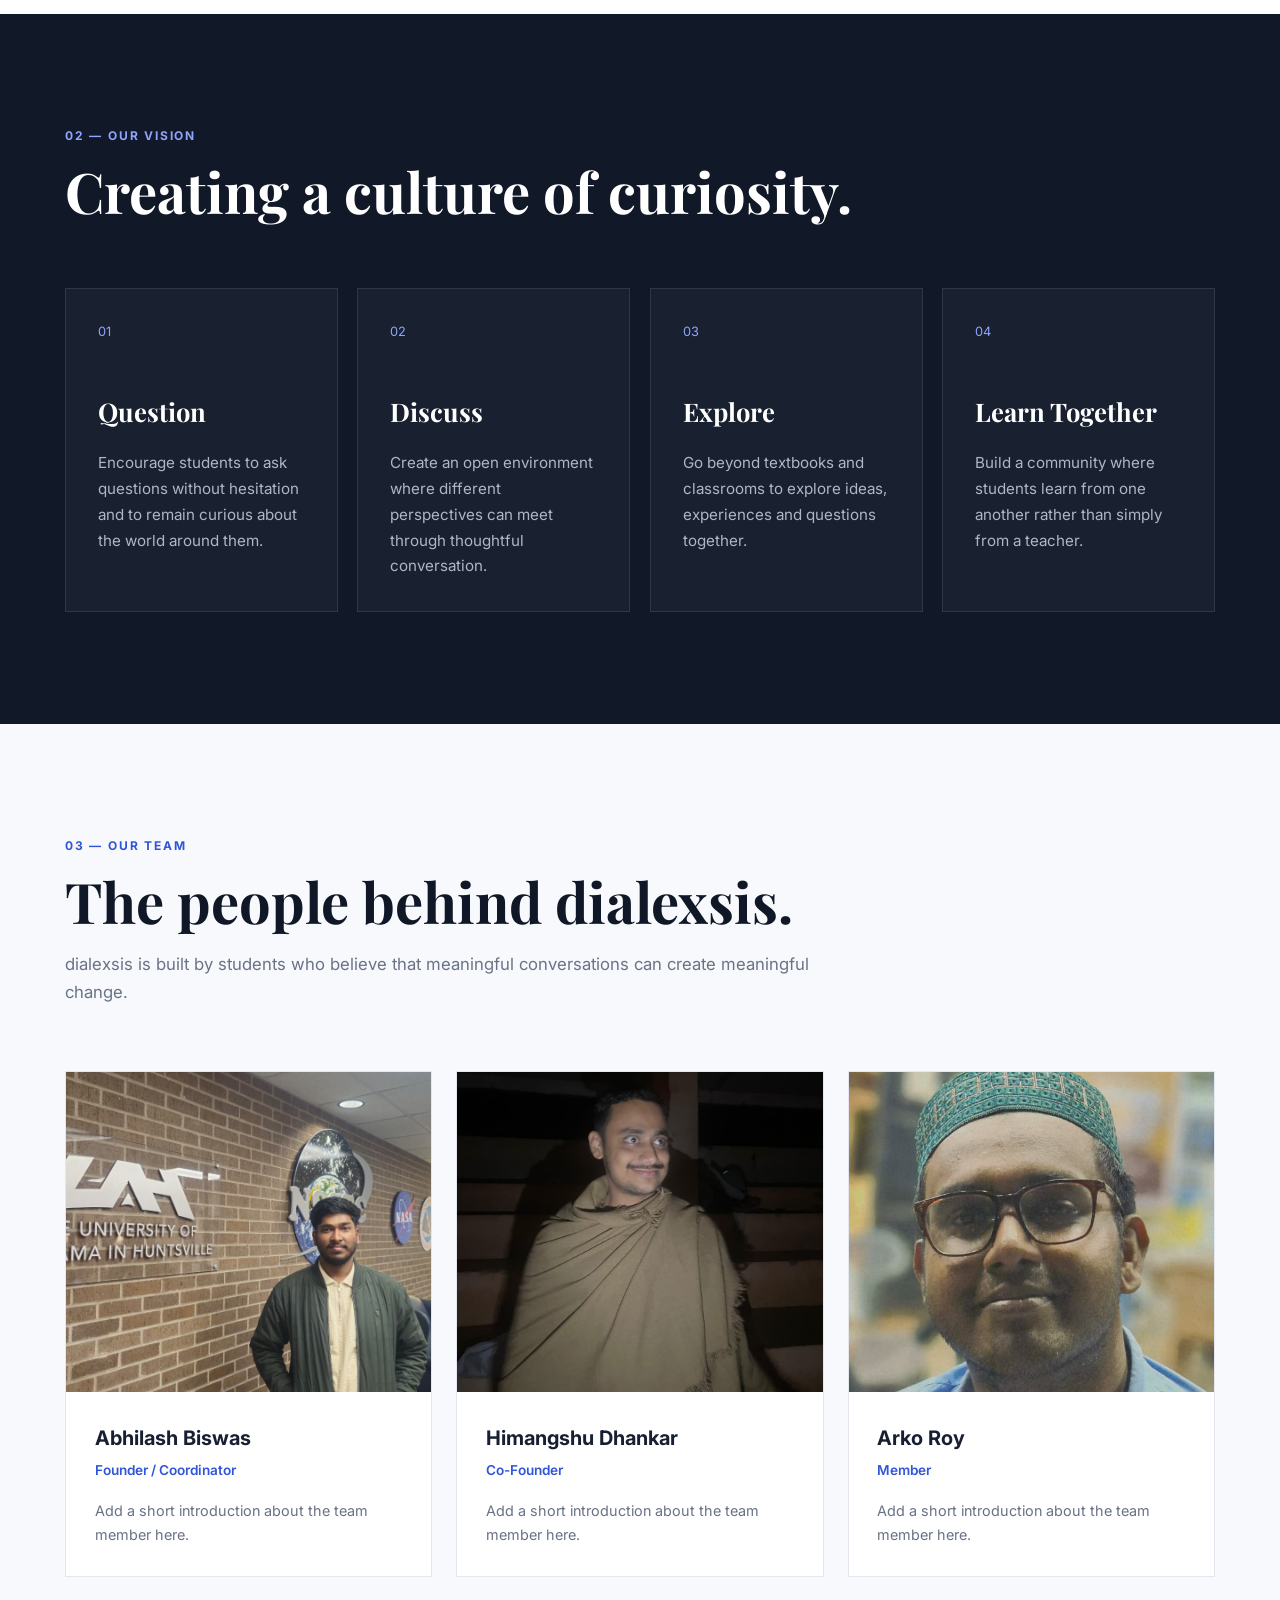
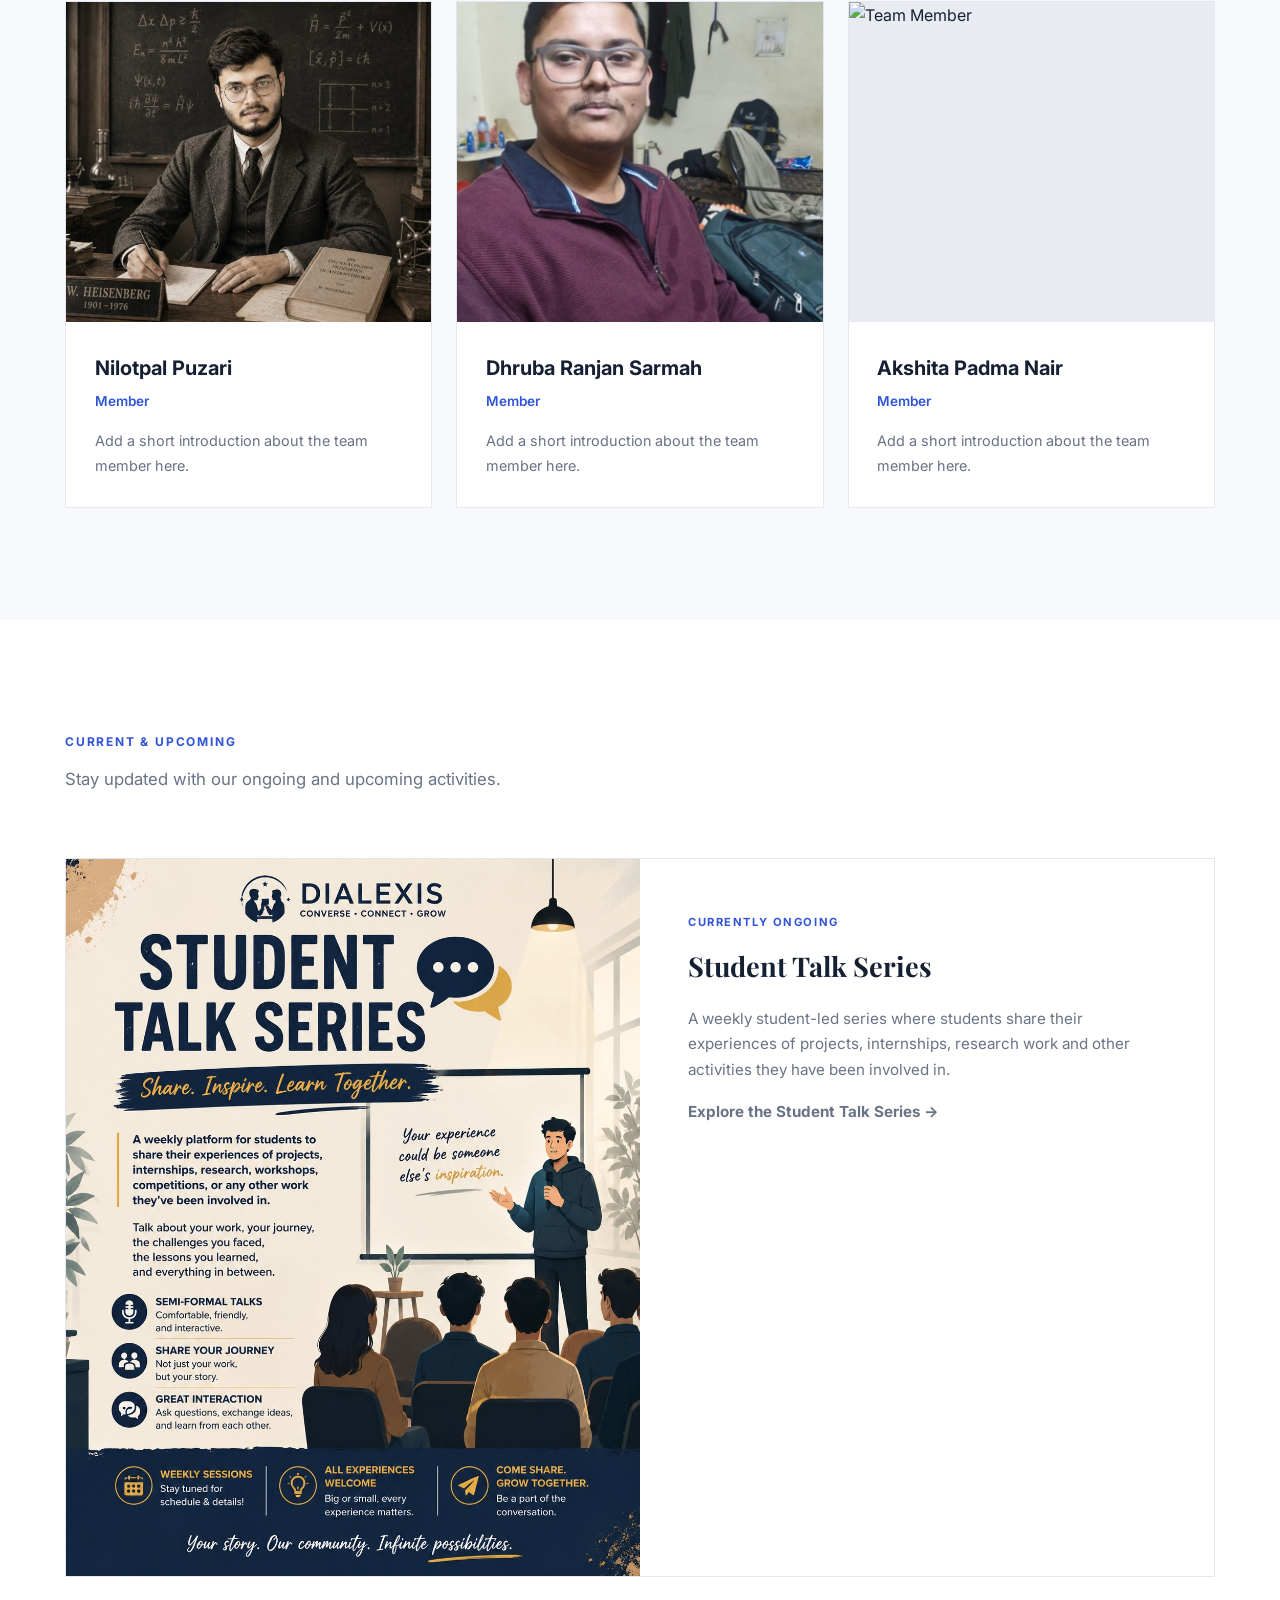
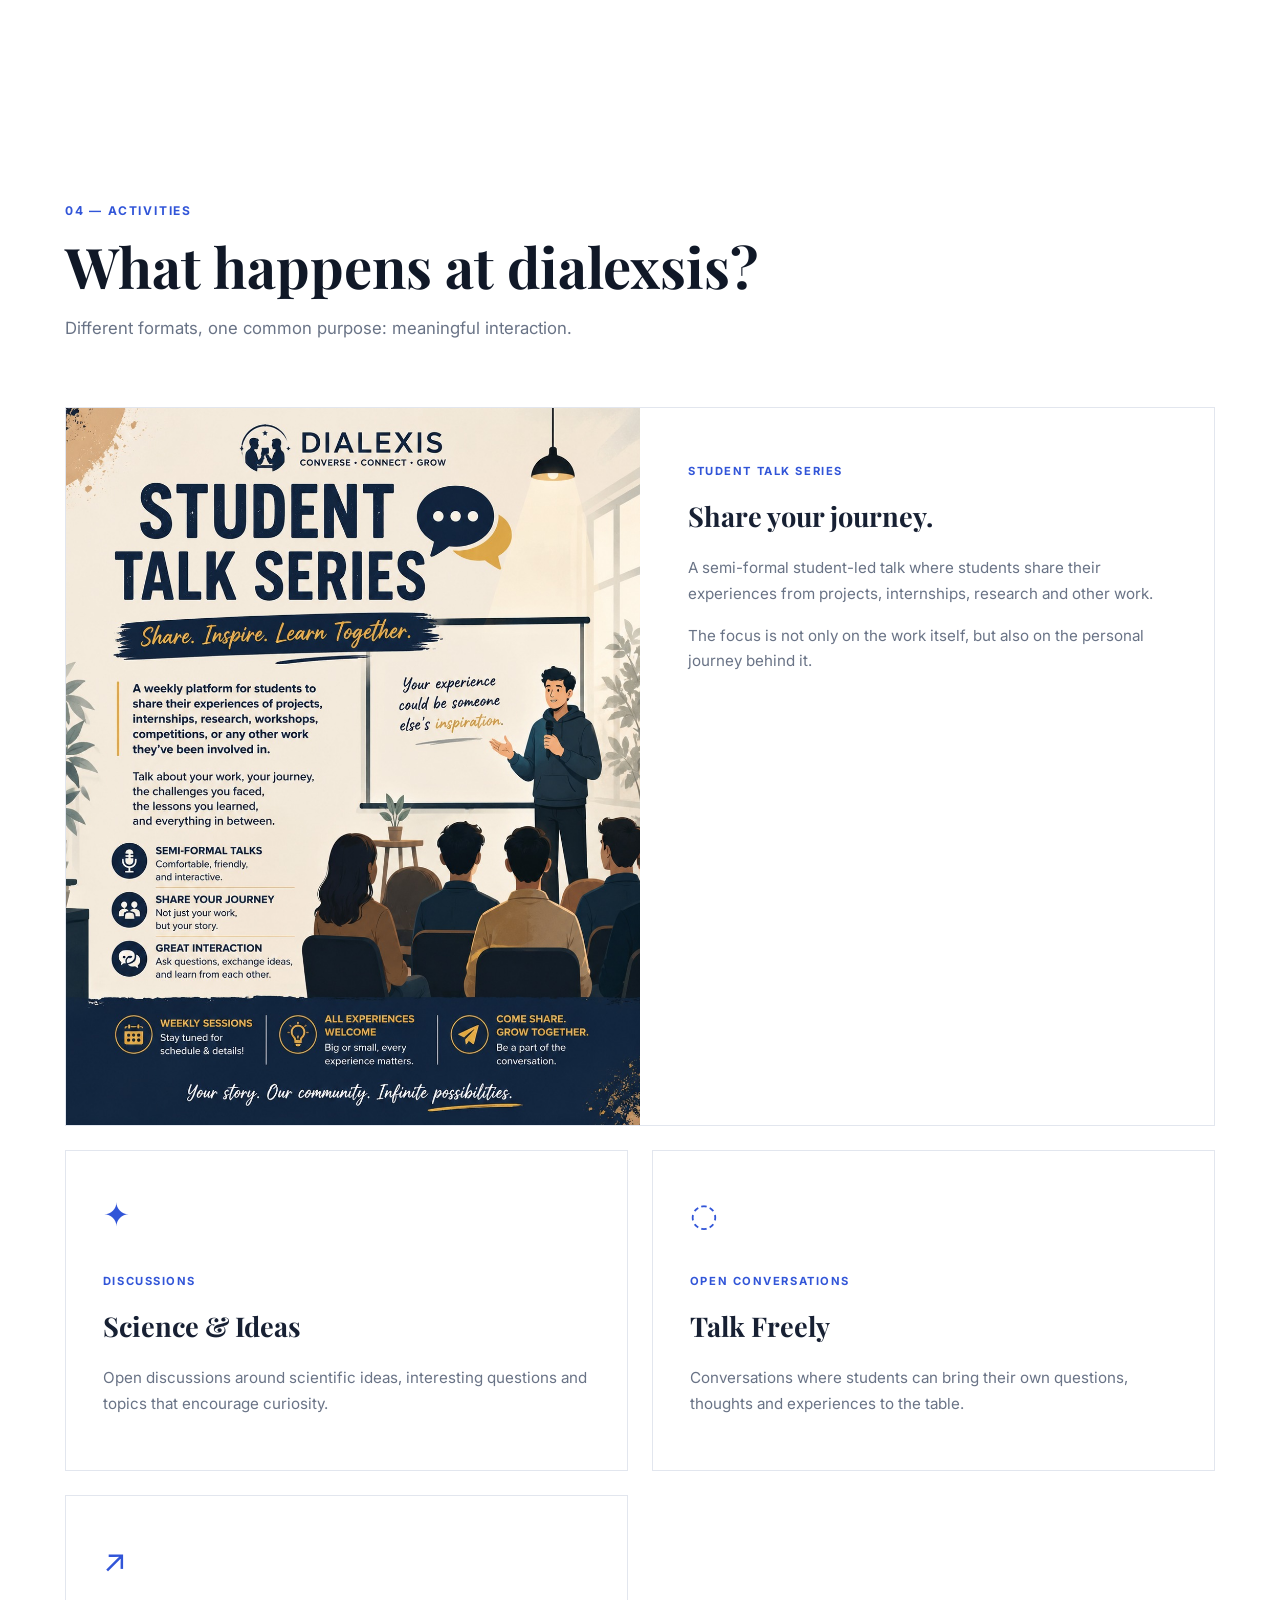
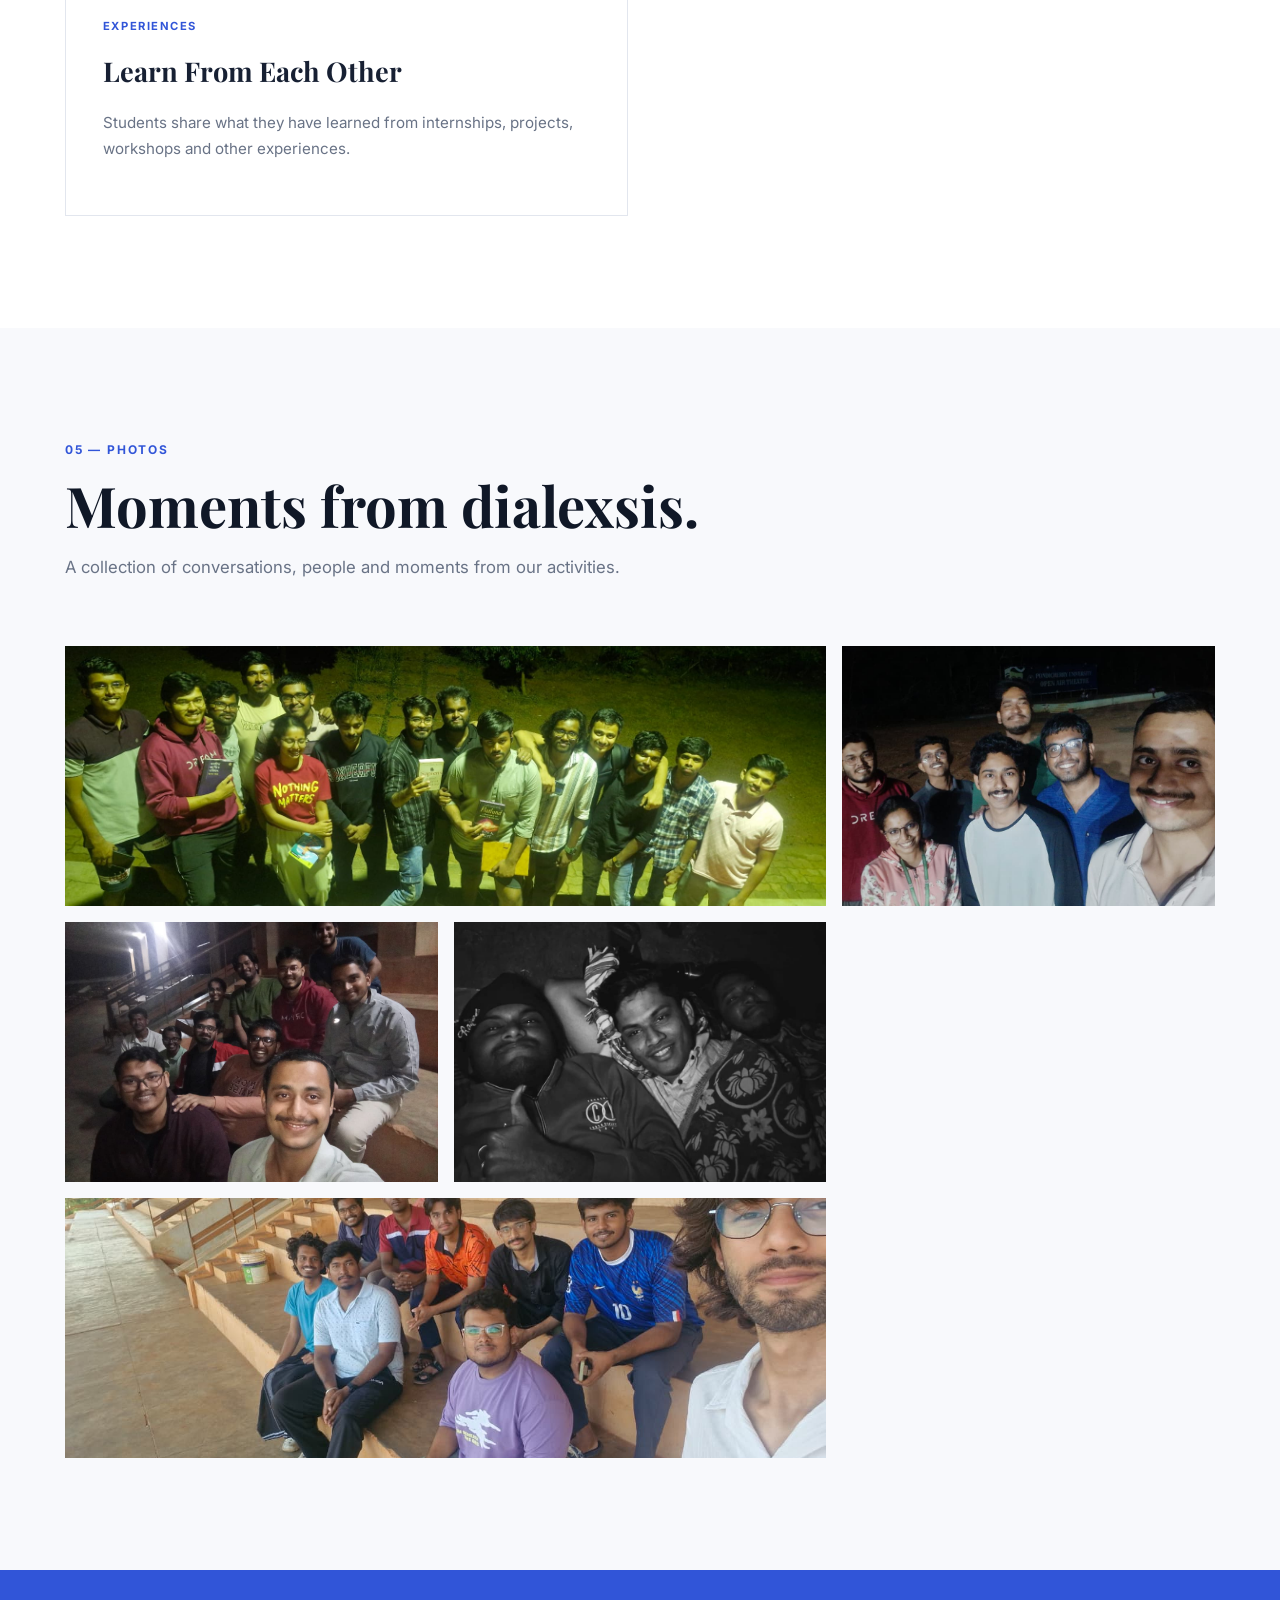
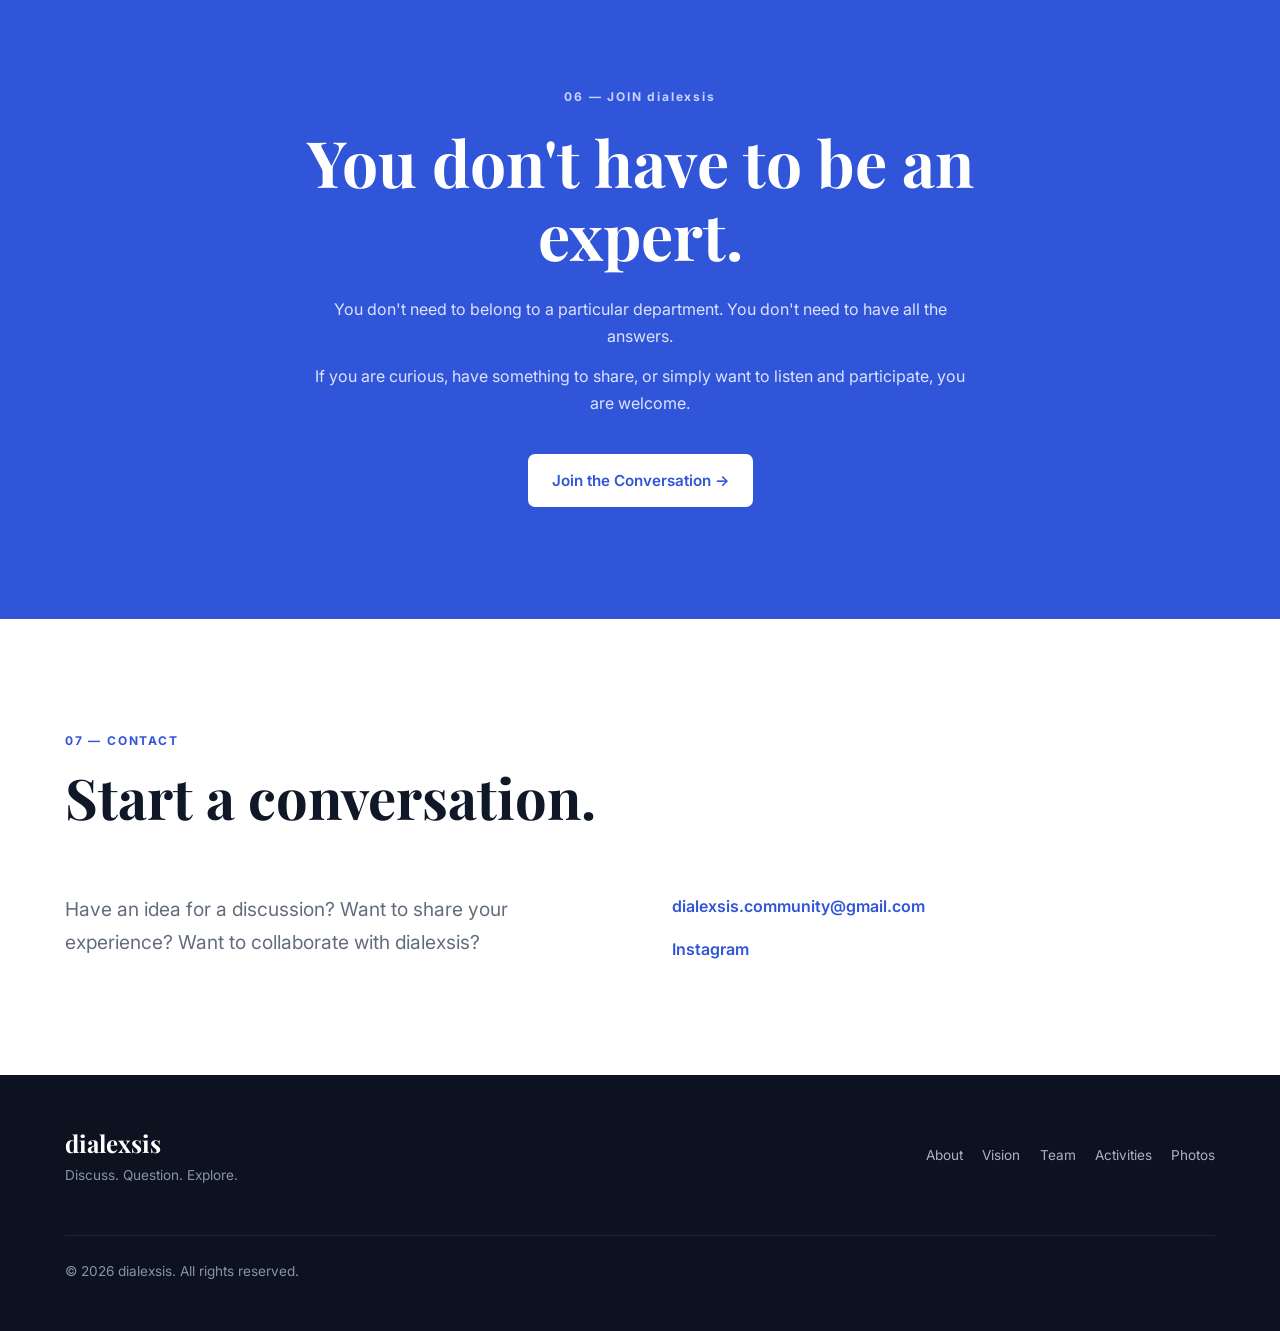
==== commit e0a124fb: "Update index.html" ====
--- a/index.html
+++ b/index.html
@@ -646,7 +646,7 @@
                 <div class="activity-image">
 
                     <img
-                        src="images/activities/ST.jpeg"
+                        src="activities/ST.jpeg"
                         alt="Student Talk Series"
                     >
 
@@ -725,7 +725,7 @@
                     <div class="activity-image">
 
                         <img
-                            src="images/activities/ST.jpeg"
+                            src="activities/ST.jpeg"
                             alt="Student Talk Series"
                         >
 
